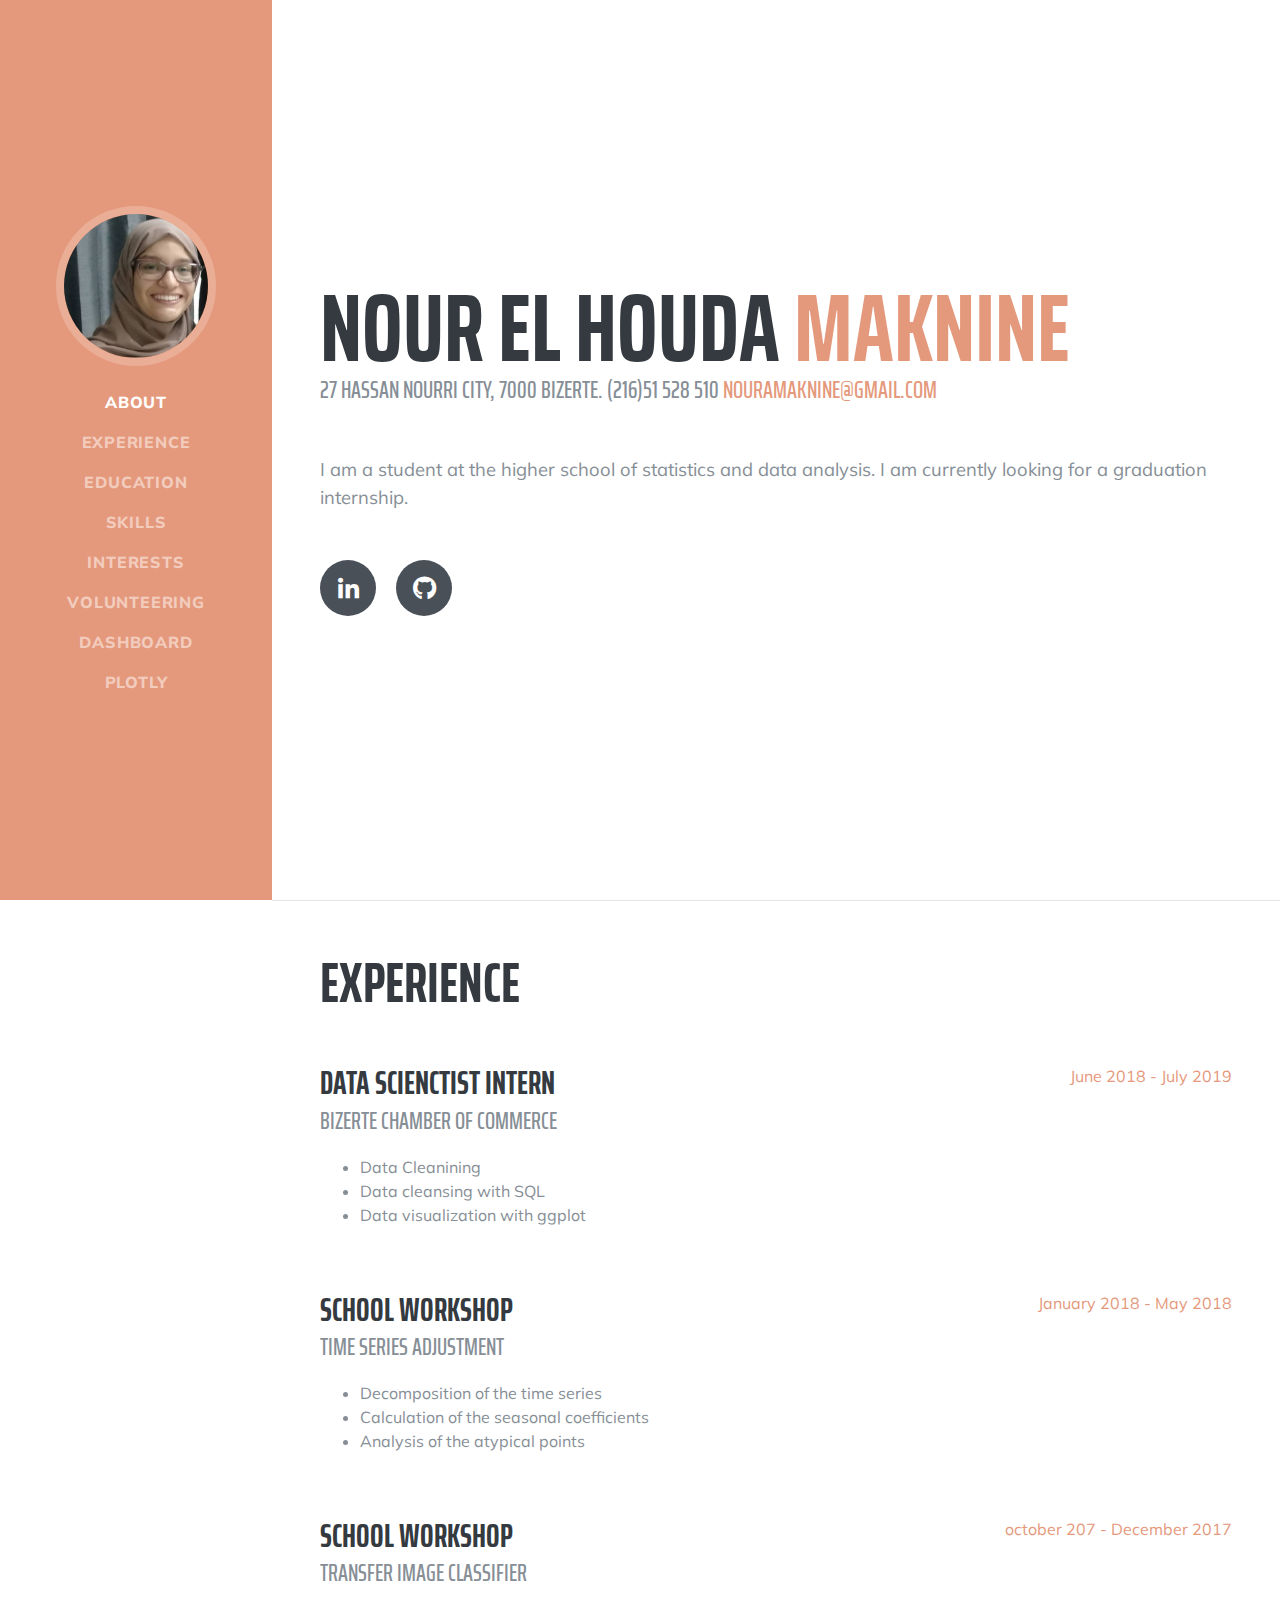
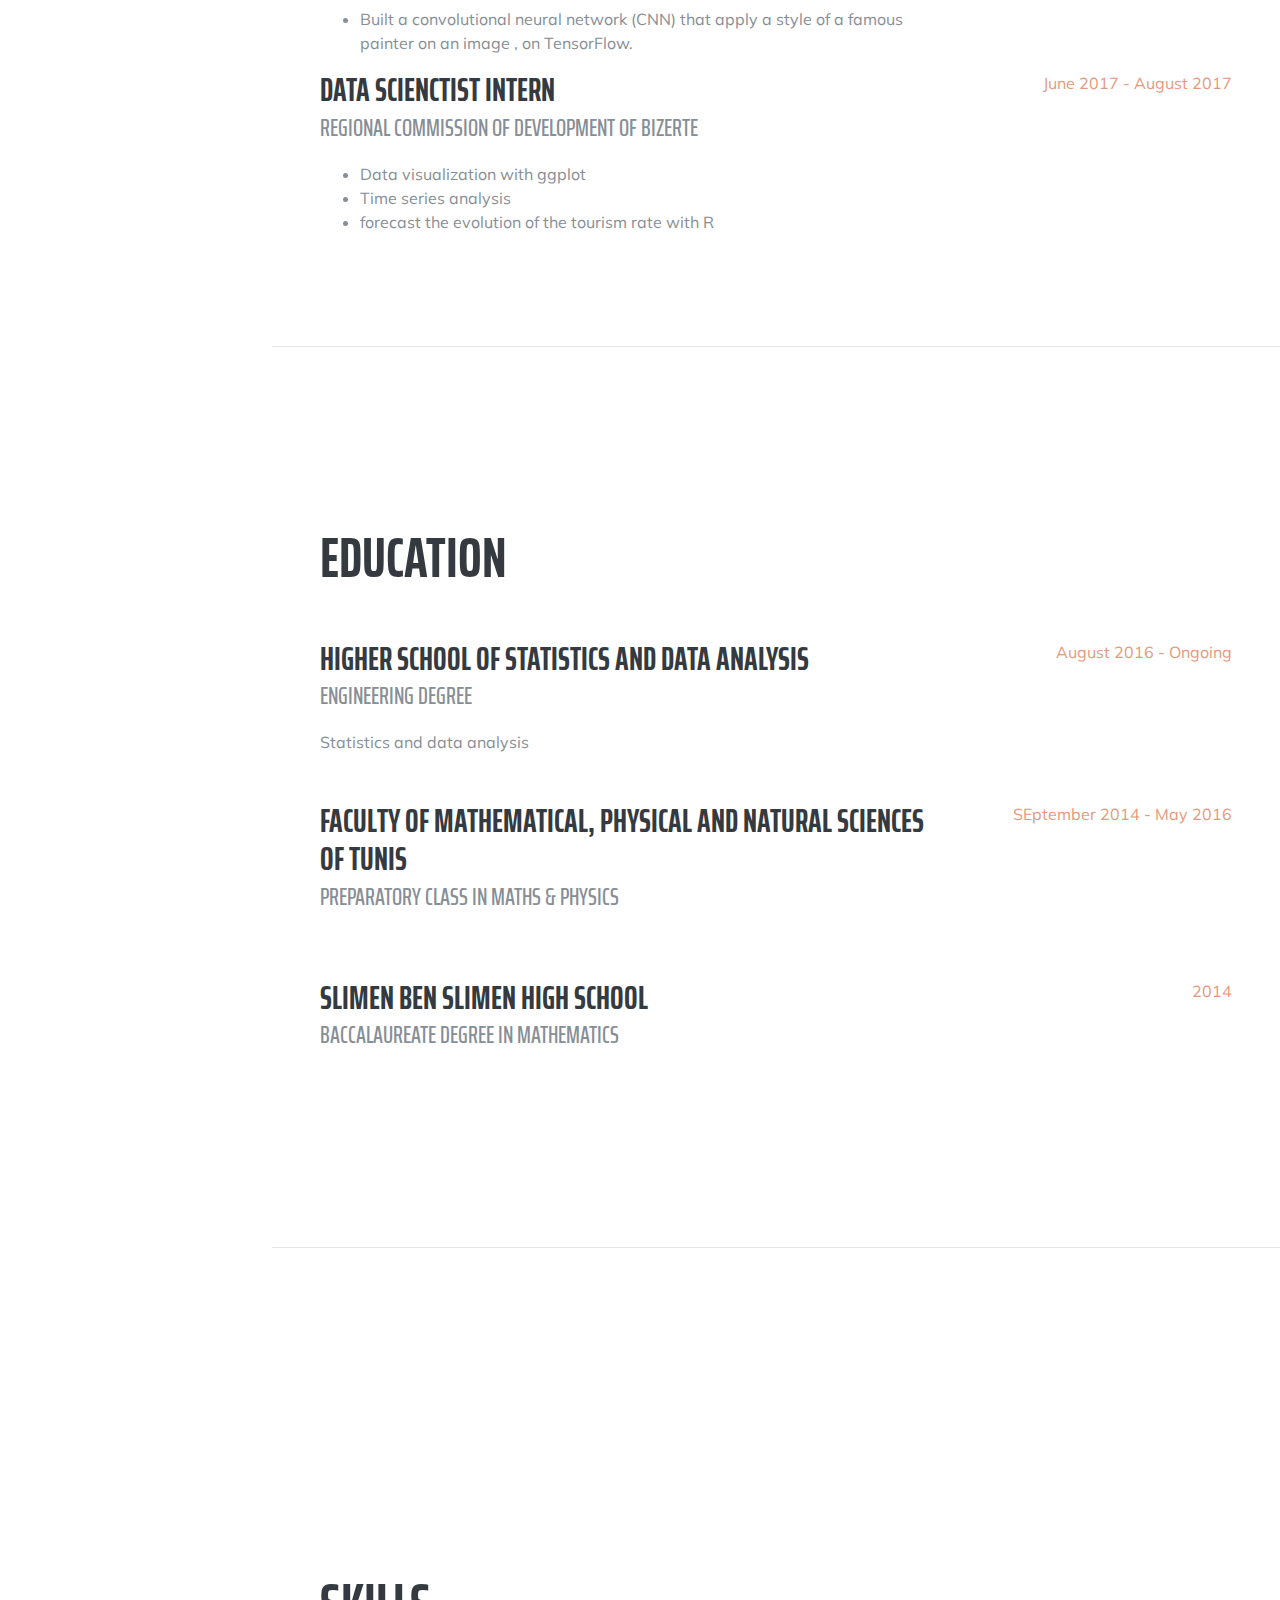
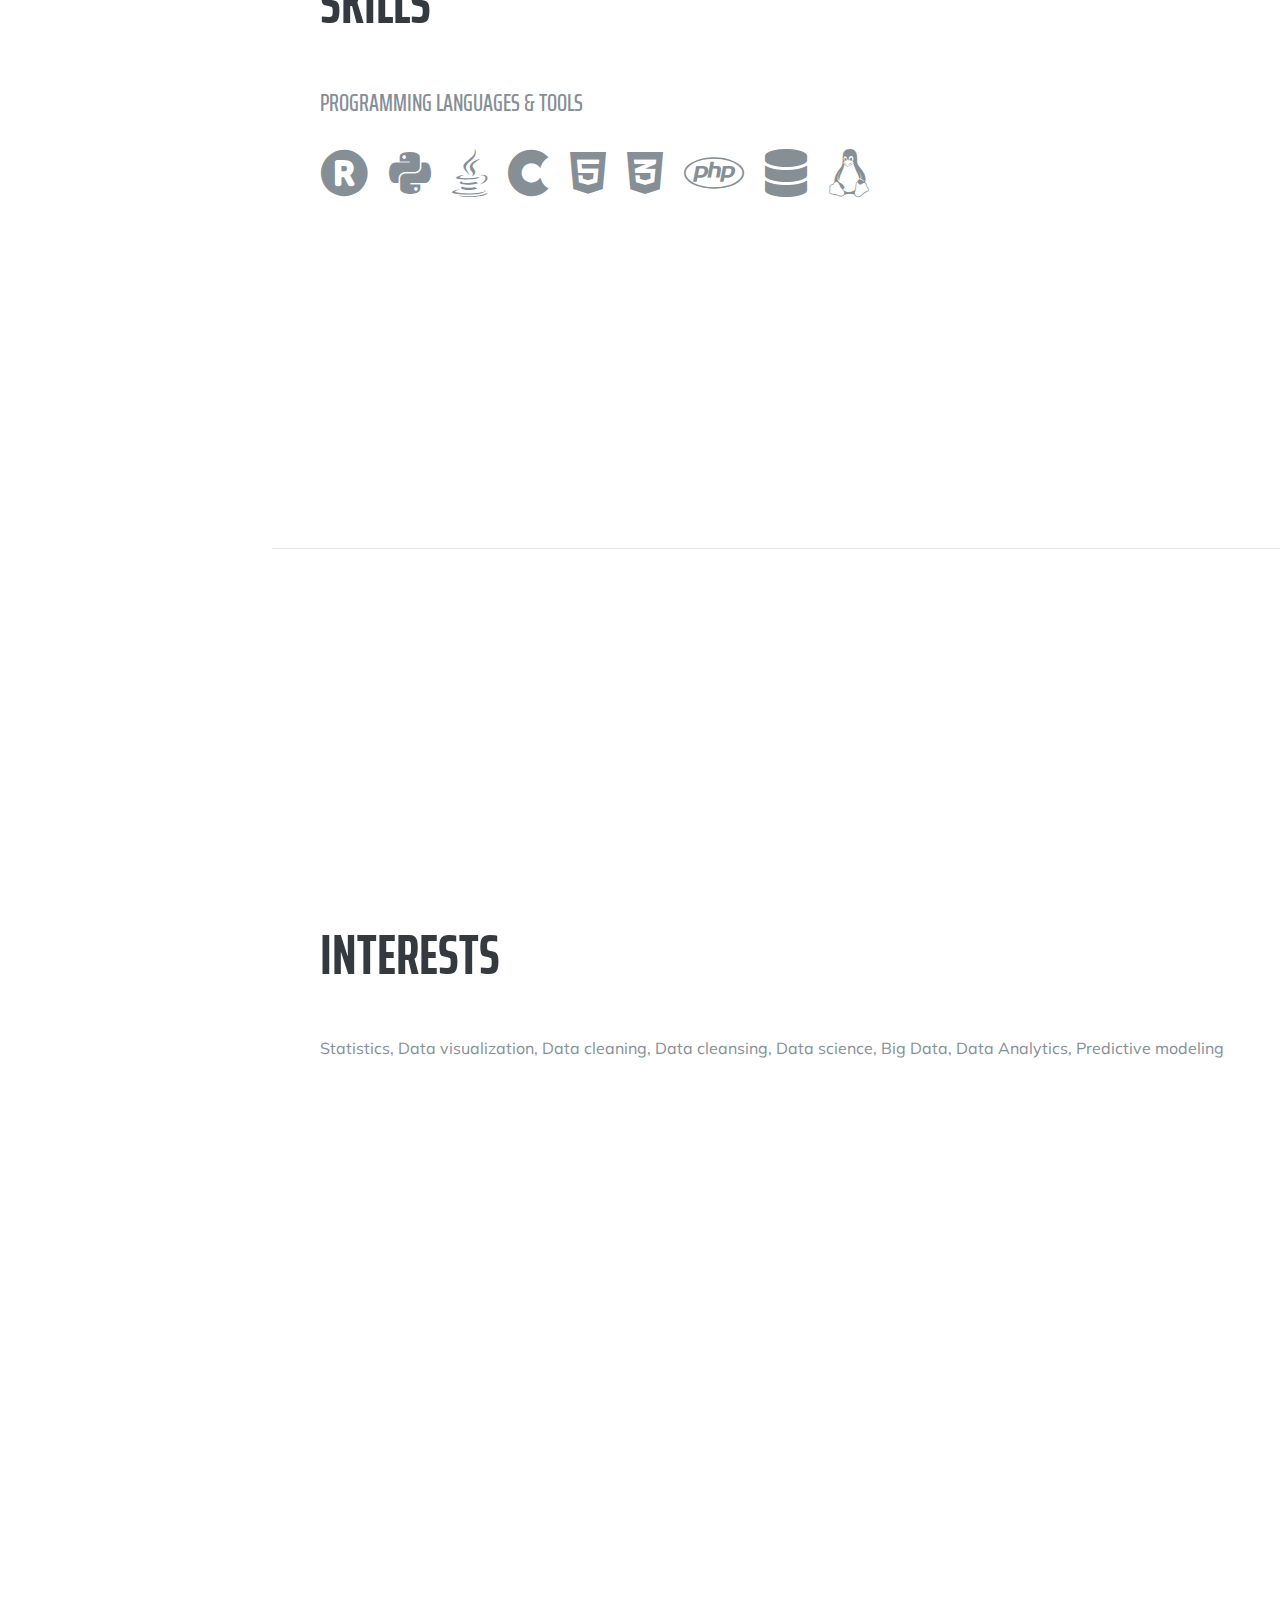
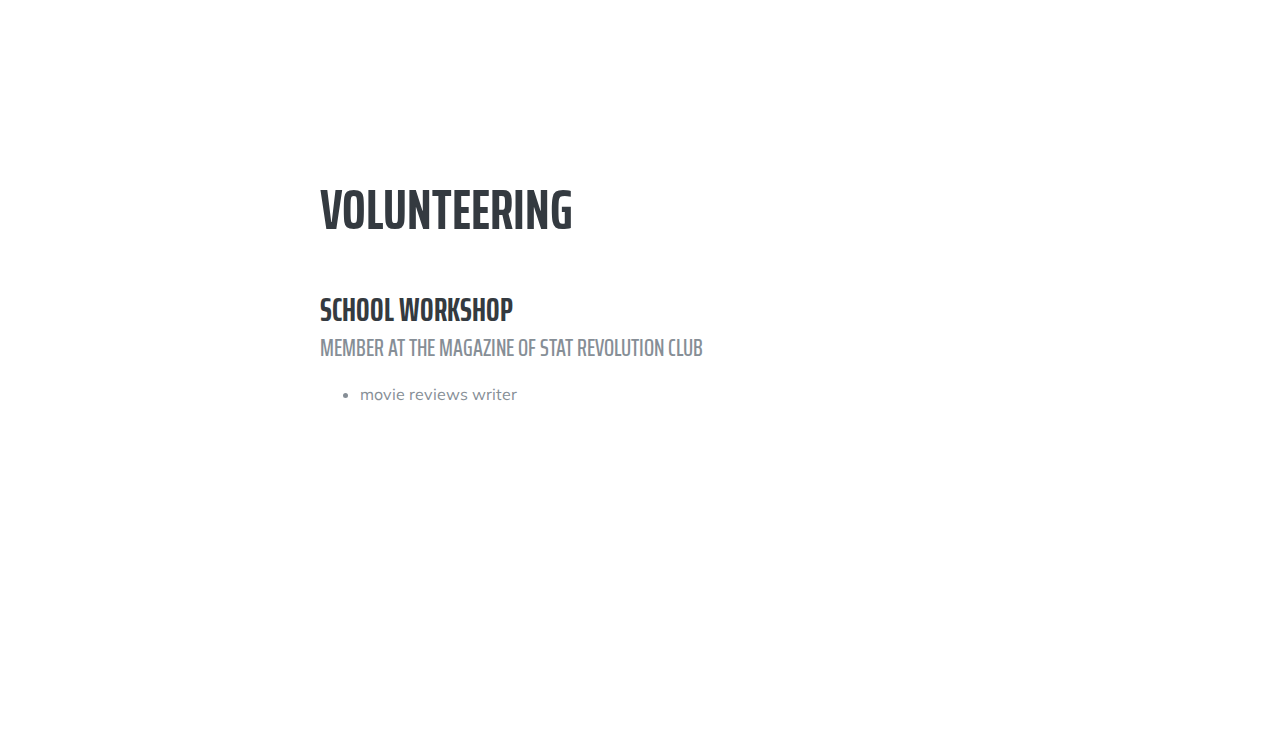
==== index.html @ 5f40f5ff "Update index.html" ====
<!DOCTYPE html>
<html lang="en">

  <head>

    <meta charset="utf-8">
    <meta name="viewport" content="width=device-width, initial-scale=1, shrink-to-fit=no">
    <meta name="description" content="">
    <meta name="author" content="">

    <title>Resume</title>

    <!-- Bootstrap core CSS -->
    <link href="vendor/bootstrap/css/bootstrap.min.css" rel="stylesheet">

    <!-- Custom fonts for this template -->
    <link href="https://fonts.googleapis.com/css?family=Saira+Extra+Condensed:500,700" rel="stylesheet">
    <link href="https://fonts.googleapis.com/css?family=Muli:400,400i,800,800i" rel="stylesheet">
    <link href="vendor/fontawesome-free/css/all.min.css" rel="stylesheet">

    <!-- Custom styles for this template -->
    <link href="css/resume.min.css" rel="stylesheet">

  </head>

  <body id="page-top">

    <nav class="navbar navbar-expand-lg navbar-dark bg-primary fixed-top" id="sideNav">
      <a class="navbar-brand js-scroll-trigger" href="#page-top">
        <span class="d-block d-lg-none">Nour EL Houda Maknine</span>
        <span class="d-none d-lg-block">
          <img class="img-fluid img-profile rounded-circle mx-auto mb-2" src="img/photoMe.jpg" alt="">
        </span>
      </a>
      <button class="navbar-toggler" type="button" data-toggle="collapse" data-target="#navbarSupportedContent" aria-controls="navbarSupportedContent" aria-expanded="false" aria-label="Toggle navigation">
        <span class="navbar-toggler-icon"></span>
      </button>
      <div class="collapse navbar-collapse" id="navbarSupportedContent">
        <ul class="navbar-nav">
          <li class="nav-item">
            <a class="nav-link js-scroll-trigger" href="#about">About</a>
          </li>
          <li class="nav-item">
            <a class="nav-link js-scroll-trigger" href="#experience">Experience</a>
          </li>
          <li class="nav-item">
            <a class="nav-link js-scroll-trigger" href="#education">Education</a>
          </li>
          <li class="nav-item">
            <a class="nav-link js-scroll-trigger" href="#skills">Skills</a>
          </li>
          <li class="nav-item">
            <a class="nav-link js-scroll-trigger" href="#interests">Interests</a>
          </li>
           <li class="nav-item">
            <a class="nav-link js-scroll-trigger" href="#volunteering">Volunteering</a>
          </li>
          <li class="nav-item">
            <a class="nav-link js-scroll-trigger" href="dash.html">Dashboard</a>
          </li>
          <li class="nav-item">
            <a class="nav-link js-scroll-trigger" href="VIsDash.html">plotly</a>
          </li>
        </ul>
      </div>
    </nav>

    <div class="container-fluid p-0">

      <section class="resume-section p-3 p-lg-5 d-flex d-column" id="about">
        <div class="my-auto">
          <h1 class="mb-0">Nour El Houda
            <span class="text-primary">Maknine</span>
          </h1>
          <div class="subheading mb-5">27 Hassan Nourri city, 7000 Bizerte.  (216)51 528 510
            <a href="mailto:nouramaknine@gmail.com">nouramaknine@gmail.com</a>
          </div>
          <p class="lead mb-5">I am a student at the higher school of statistics and data analysis.
          I am currently looking for a graduation internship.</p>
          <div class="social-icons">
            <a href="https://www.linkedin.com/in/nour-el-houda-mcnean-b2429612b/">
              <i class="fab fa-linkedin-in"></i>
            </a>
            <a href="https://github.com/nourmcnean">
              <i class="fab fa-github"></i>
            </a>
           
          </div>
        </div>
      </section>

      <hr class="m-0">

      <section class="resume-section p-3 p-lg-5 d-flex flex-column" id="experience">
        <div class="my-auto">
          <h2 class="mb-5">Experience</h2>

          <div class="resume-item d-flex flex-column flex-md-row mb-5">
            <div class="resume-content mr-auto">
              <h3 class="mb-0">Data scienctist intern</h3>
              <div class="subheading mb-3">Bizerte chamber of commerce</div>
              
                <ul>
                    <li>Data Cleanining </li>
                    <li>Data cleansing with SQL</li>
                    <li>Data visualization with ggplot</li>
                </ul>
              
            </div>
            <div class="resume-date text-md-right">
              <span class="text-primary">June 2018 - July 2019</span>
            </div>
          </div>

          

          <div class="resume-item d-flex flex-column flex-md-row mb-5">
            <div class="resume-content mr-auto">
              <h3 class="mb-0">School workshop</h3>
              <div class="subheading mb-3">Time series adjustment</div>
              <ul>
                    <li>Decomposition of the time series</li>
                    <li>Calculation of the seasonal coefficients  </li>
                     <li>Analysis of the atypical points</li>
                </ul>
            </div>
            <div class="resume-date text-md-right">
              <span class="text-primary">January 2018 - May 2018</span>
            </div>
          </div>

          <div class="resume-item d-flex flex-column flex-md-row">
            <div class="resume-content mr-auto">
              <h3 class="mb-0">School workshop</h3>
              <div class="subheading mb-3">Transfer image classifier</div>
              <ul>
                    <li>Built a convolutional neural network (CNN) that apply a style of a
famous painter on an image , on TensorFlow.</li>
                    
                </ul>
            </div>
            <div class="resume-date text-md-right">
              <span class="text-primary">october 207 - December 2017</span>
            </div>
          </div>

        </div>
        
        
<div class="resume-item d-flex flex-column flex-md-row mb-5">
            <div class="resume-content mr-auto">
              <h3 class="mb-0">Data scienctist intern</h3>
              <div class="subheading mb-3">Regional commission of development of Bizerte</div>
               <ul>
                    <li>Data visualization with ggplot</li>
                    <li>Time series analysis   </li>
                     <li>forecast the evolution of the tourism rate with R</li>
                </ul>
            </div>
            <div class="resume-date text-md-right">
              <span class="text-primary">June 2017 - August 2017</span>
            </div>
          </div>
      </section>

      <hr class="m-0">

      <section class="resume-section p-3 p-lg-5 d-flex flex-column" id="education">
        <div class="my-auto">
          <h2 class="mb-5">Education</h2>

          <div class="resume-item d-flex flex-column flex-md-row mb-5">
            <div class="resume-content mr-auto">
              <h3 class="mb-0">Higher School of Statistics and Data Analysis</h3>
              <div class="subheading mb-3">Engineering degree</div>
              <div>Statistics and data analysis</div>
            </div>
            <div class="resume-date text-md-right">
              <span class="text-primary">August 2016 - Ongoing</span>
            </div>
          </div>
          <div class="resume-item d-flex flex-column flex-md-row mb-5">
            <div class="resume-content mr-auto">
              <h3 class="mb-0">Faculty of Mathematical, Physical and Natural Sciences of Tunis</h3>
              <div class="subheading mb-3">Preparatory class in Maths & Physics</div>
            </div>
            <div class="resume-date text-md-right">
              <span class="text-primary">SEptember 2014 - May 2016</span>
            </div>
          </div>
          <div class="resume-item d-flex flex-column flex-md-row">
            <div class="resume-content mr-auto">
              <h3 class="mb-0">Slimen Ben Slimen High School</h3>
              <div class="subheading mb-3">Baccalaureate degree in mathematics</div>
            </div>
            <div class="resume-date text-md-right">
              <span class="text-primary">2014</span>
            </div>
          </div>

        </div>
        
      </section>

      <hr class="m-0">

      <section class="resume-section p-3 p-lg-5 d-flex flex-column" id="skills">
        <div class="my-auto">
          <h2 class="mb-5">Skills</h2>

          <div class="subheading mb-3">Programming Languages &amp; Tools</div>
             <ul class="list-inline dev-icons">
            <li class="list-inline-item">
              <i class="fas fa-registered"></i>
            </li>
            <li class="list-inline-item">
              <i class="fab fa-python"></i>
            </li>
            <li class="list-inline-item">
              <i class="fab fa-java"></i>
            </li>
            <li class="list-inline-item">
              <i class="fab fa-cuttlefish"></i>
            </li>
              <li class="list-inline-item">
              <i class="fab fa-html5"></i>
            </li>
            <li class="list-inline-item">
              <i class="fab fa-css3-alt"></i>
            </li>
           
            <li class="list-inline-item">
              <i class="fab fa-php"></i>
            </li>
            <li class="list-inline-item">
              <i class="fas fa-database"></i>
            </li>
            <li class="list-inline-item">   
            <i class="fab fa-linux"></i>
            </li>   
          </ul>

     
       </div>   
      </section>

      <hr class="m-0">

      <section class="resume-section p-3 p-lg-5 d-flex flex-column" id="interests">
        <div class="my-auto">
          <h2 class="mb-5">Interests</h2>
      <p>Statistics, Data visualization, Data cleaning, Data cleansing, 
        Data science, Big Data, Data Analytics, Predictive modeling</p>
        </div>
        
      </section>
       <section class="resume-section p-3 p-lg-5 d-flex flex-column" id="volunteering">
        <div class="my-auto">
          <h2 class="mb-5">Volunteering</h2>
     <div class="resume-item d-flex flex-column flex-md-row">
            <div class="resume-content mr-auto">
              <h3 class="mb-0">School workshop</h3>
              <div class="subheading mb-3">Member at the magazine of Stat Revolution club</div>
              <ul>
                    <li>movie reviews writer</li>
                    
                </ul>
            </div>
        </div> 
      </section>

     
  
    <!-- Bootstrap core JavaScript -->
    <script src="vendor/jquery/jquery.min.js"></script>
    <script src="vendor/bootstrap/js/bootstrap.bundle.min.js"></script>

    <!-- Plugin JavaScript -->
    <script src="vendor/jquery-easing/jquery.easing.min.js"></script>

    <!-- Custom scripts for this template -->
    <script src="js/resume.min.js"></script>
   </div>
  </body>

</html>
---- vendor/fontawesome-free/css/all.min.css ----
/*!
 * Font Awesome Free 5.3.1 by @fontawesome - https://fontawesome.com
 * License - https://fontawesome.com/license/free (Icons: CC BY 4.0, Fonts: SIL OFL 1.1, Code: MIT License)
 */
.fa,.fab,.fal,.far,.fas{-moz-osx-font-smoothing:grayscale;-webkit-font-smoothing:antialiased;display:inline-block;font-style:normal;font-variant:normal;text-rendering:auto;line-height:1}.fa-lg{font-size:1.33333em;line-height:.75em;vertical-align:-.0667em}.fa-xs{font-size:.75em}.fa-sm{font-size:.875em}.fa-1x{font-size:1em}.fa-2x{font-size:2em}.fa-3x{font-size:3em}.fa-4x{font-size:4em}.fa-5x{font-size:5em}.fa-6x{font-size:6em}.fa-7x{font-size:7em}.fa-8x{font-size:8em}.fa-9x{font-size:9em}.fa-10x{font-size:10em}.fa-fw{text-align:center;width:1.25em}.fa-ul{list-style-type:none;margin-left:2.5em;padding-left:0}.fa-ul>li{position:relative}.fa-li{left:-2em;position:absolute;text-align:center;width:2em;line-height:inherit}.fa-border{border:.08em solid #eee;border-radius:.1em;padding:.2em .25em .15em}.fa-pull-left{float:left}.fa-pull-right{float:right}.fa.fa-pull-left,.fab.fa-pull-left,.fal.fa-pull-left,.far.fa-pull-left,.fas.fa-pull-left{margin-right:.3em}.fa.fa-pull-right,.fab.fa-pull-right,.fal.fa-pull-right,.far.fa-pull-right,.fas.fa-pull-right{margin-left:.3em}.fa-spin{animation:fa-spin 2s infinite linear}.fa-pulse{animation:fa-spin 1s infinite steps(8)}@keyframes fa-spin{0%{transform:rotate(0deg)}to{transform:rotate(1turn)}}.fa-rotate-90{-ms-filter:"progid:DXImageTransform.Microsoft.BasicImage(rotation=1)";transform:rotate(90deg)}.fa-rotate-180{-ms-filter:"progid:DXImageTransform.Microsoft.BasicImage(rotation=2)";transform:rotate(180deg)}.fa-rotate-270{-ms-filter:"progid:DXImageTransform.Microsoft.BasicImage(rotation=3)";transform:rotate(270deg)}.fa-flip-horizontal{-ms-filter:"progid:DXImageTransform.Microsoft.BasicImage(rotation=0, mirror=1)";transform:scaleX(-1)}.fa-flip-vertical{transform:scaleY(-1)}.fa-flip-horizontal.fa-flip-vertical,.fa-flip-vertical{-ms-filter:"progid:DXImageTransform.Microsoft.BasicImage(rotation=2, mirror=1)"}.fa-flip-horizontal.fa-flip-vertical{transform:scale(-1)}:root .fa-flip-horizontal,:root .fa-flip-vertical,:root .fa-rotate-90,:root .fa-rotate-180,:root .fa-rotate-270{-webkit-filter:none;filter:none}.fa-stack{display:inline-block;height:2em;line-height:2em;position:relative;vertical-align:middle;width:2em}.fa-stack-1x,.fa-stack-2x{left:0;position:absolute;text-align:center;width:100%}.fa-stack-1x{line-height:inherit}.fa-stack-2x{font-size:2em}.fa-inverse{color:#fff}.fa-500px:before{content:"\f26e"}.fa-accessible-icon:before{content:"\f368"}.fa-accusoft:before{content:"\f369"}.fa-ad:before{content:"\f641"}.fa-address-book:before{content:"\f2b9"}.fa-address-card:before{content:"\f2bb"}.fa-adjust:before{content:"\f042"}.fa-adn:before{content:"\f170"}.fa-adversal:before{content:"\f36a"}.fa-affiliatetheme:before{content:"\f36b"}.fa-air-freshener:before{content:"\f5d0"}.fa-algolia:before{content:"\f36c"}.fa-align-center:before{content:"\f037"}.fa-align-justify:before{content:"\f039"}.fa-align-left:before{content:"\f036"}.fa-align-right:before{content:"\f038"}.fa-alipay:before{content:"\f642"}.fa-allergies:before{content:"\f461"}.fa-amazon:before{content:"\f270"}.fa-amazon-pay:before{content:"\f42c"}.fa-ambulance:before{content:"\f0f9"}.fa-american-sign-language-interpreting:before{content:"\f2a3"}.fa-amilia:before{content:"\f36d"}.fa-anchor:before{content:"\f13d"}.fa-android:before{content:"\f17b"}.fa-angellist:before{content:"\f209"}.fa-angle-double-down:before{content:"\f103"}.fa-angle-double-left:before{content:"\f100"}.fa-angle-double-right:before{content:"\f101"}.fa-angle-double-up:before{content:"\f102"}.fa-angle-down:before{content:"\f107"}.fa-angle-left:before{content:"\f104"}.fa-angle-right:before{content:"\f105"}.fa-angle-up:before{content:"\f106"}.fa-angry:before{content:"\f556"}.fa-angrycreative:before{content:"\f36e"}.fa-angular:before{content:"\f420"}.fa-ankh:before{content:"\f644"}.fa-app-store:before{content:"\f36f"}.fa-app-store-ios:before{content:"\f370"}.fa-apper:before{content:"\f371"}.fa-apple:before{content:"\f179"}.fa-apple-alt:before{content:"\f5d1"}.fa-apple-pay:before{content:"\f415"}.fa-archive:before{content:"\f187"}.fa-archway:before{content:"\f557"}.fa-arrow-alt-circle-down:before{content:"\f358"}.fa-arrow-alt-circle-left:before{content:"\f359"}.fa-arrow-alt-circle-right:before{content:"\f35a"}.fa-arrow-alt-circle-up:before{content:"\f35b"}.fa-arrow-circle-down:before{content:"\f0ab"}.fa-arrow-circle-left:before{content:"\f0a8"}.fa-arrow-circle-right:before{content:"\f0a9"}.fa-arrow-circle-up:before{content:"\f0aa"}.fa-arrow-down:before{content:"\f063"}.fa-arrow-left:before{content:"\f060"}.fa-arrow-right:before{content:"\f061"}.fa-arrow-up:before{content:"\f062"}.fa-arrows-alt:before{content:"\f0b2"}.fa-arrows-alt-h:before{content:"\f337"}.fa-arrows-alt-v:before{content:"\f338"}.fa-assistive-listening-systems:before{content:"\f2a2"}.fa-asterisk:before{content:"\f069"}.fa-asymmetrik:before{content:"\f372"}.fa-at:before{content:"\f1fa"}.fa-atlas:before{content:"\f558"}.fa-atom:before{content:"\f5d2"}.fa-audible:before{content:"\f373"}.fa-audio-description:before{content:"\f29e"}.fa-autoprefixer:before{content:"\f41c"}.fa-avianex:before{content:"\f374"}.fa-aviato:before{content:"\f421"}.fa-award:before{content:"\f559"}.fa-aws:before{content:"\f375"}.fa-backspace:before{content:"\f55a"}.fa-backward:before{content:"\f04a"}.fa-balance-scale:before{content:"\f24e"}.fa-ban:before{content:"\f05e"}.fa-band-aid:before{content:"\f462"}.fa-bandcamp:before{content:"\f2d5"}.fa-barcode:before{content:"\f02a"}.fa-bars:before{content:"\f0c9"}.fa-baseball-ball:before{content:"\f433"}.fa-basketball-ball:before{content:"\f434"}.fa-bath:before{content:"\f2cd"}.fa-battery-empty:before{content:"\f244"}.fa-battery-full:before{content:"\f240"}.fa-battery-half:before{content:"\f242"}.fa-battery-quarter:before{content:"\f243"}.fa-battery-three-quarters:before{content:"\f241"}.fa-bed:before{content:"\f236"}.fa-beer:before{content:"\f0fc"}.fa-behance:before{content:"\f1b4"}.fa-behance-square:before{content:"\f1b5"}.fa-bell:before{content:"\f0f3"}.fa-bell-slash:before{content:"\f1f6"}.fa-bezier-curve:before{content:"\f55b"}.fa-bible:before{content:"\f647"}.fa-bicycle:before{content:"\f206"}.fa-bimobject:before{content:"\f378"}.fa-binoculars:before{content:"\f1e5"}.fa-birthday-cake:before{content:"\f1fd"}.fa-bitbucket:before{content:"\f171"}.fa-bitcoin:before{content:"\f379"}.fa-bity:before{content:"\f37a"}.fa-black-tie:before{content:"\f27e"}.fa-blackberry:before{content:"\f37b"}.fa-blender:before{content:"\f517"}.fa-blind:before{content:"\f29d"}.fa-blogger:before{content:"\f37c"}.fa-blogger-b:before{content:"\f37d"}.fa-bluetooth:before{content:"\f293"}.fa-bluetooth-b:before{content:"\f294"}.fa-bold:before{content:"\f032"}.fa-bolt:before{content:"\f0e7"}.fa-bomb:before{content:"\f1e2"}.fa-bone:before{content:"\f5d7"}.fa-bong:before{content:"\f55c"}.fa-book:before{content:"\f02d"}.fa-book-open:before{content:"\f518"}.fa-book-reader:before{content:"\f5da"}.fa-bookmark:before{content:"\f02e"}.fa-bowling-ball:before{content:"\f436"}.fa-box:before{content:"\f466"}.fa-box-open:before{content:"\f49e"}.fa-boxes:before{content:"\f468"}.fa-braille:before{content:"\f2a1"}.fa-brain:before{content:"\f5dc"}.fa-briefcase:before{content:"\f0b1"}.fa-briefcase-medical:before{content:"\f469"}.fa-broadcast-tower:before{content:"\f519"}.fa-broom:before{content:"\f51a"}.fa-brush:before{content:"\f55d"}.fa-btc:before{content:"\f15a"}.fa-bug:before{content:"\f188"}.fa-building:before{content:"\f1ad"}.fa-bullhorn:before{content:"\f0a1"}.fa-bullseye:before{content:"\f140"}.fa-burn:before{content:"\f46a"}.fa-buromobelexperte:before{content:"\f37f"}.fa-bus:before{content:"\f207"}.fa-bus-alt:before{content:"\f55e"}.fa-business-time:before{content:"\f64a"}.fa-buysellads:before{content:"\f20d"}.fa-calculator:before{content:"\f1ec"}.fa-calendar:before{content:"\f133"}.fa-calendar-alt:before{content:"\f073"}.fa-calendar-check:before{content:"\f274"}.fa-calendar-minus:before{content:"\f272"}.fa-calendar-plus:before{content:"\f271"}.fa-calendar-times:before{content:"\f273"}.fa-camera:before{content:"\f030"}.fa-camera-retro:before{content:"\f083"}.fa-cannabis:before{content:"\f55f"}.fa-capsules:before{content:"\f46b"}.fa-car:before{content:"\f1b9"}.fa-car-alt:before{content:"\f5de"}.fa-car-battery:before{content:"\f5df"}.fa-car-crash:before{content:"\f5e1"}.fa-car-side:before{content:"\f5e4"}.fa-caret-down:before{content:"\f0d7"}.fa-caret-left:before{content:"\f0d9"}.fa-caret-right:before{content:"\f0da"}.fa-caret-square-down:before{content:"\f150"}.fa-caret-square-left:before{content:"\f191"}.fa-caret-square-right:before{content:"\f152"}.fa-caret-square-up:before{content:"\f151"}.fa-caret-up:before{content:"\f0d8"}.fa-cart-arrow-down:before{content:"\f218"}.fa-cart-plus:before{content:"\f217"}.fa-cc-amazon-pay:before{content:"\f42d"}.fa-cc-amex:before{content:"\f1f3"}.fa-cc-apple-pay:before{content:"\f416"}.fa-cc-diners-club:before{content:"\f24c"}.fa-cc-discover:before{content:"\f1f2"}.fa-cc-jcb:before{content:"\f24b"}.fa-cc-mastercard:before{content:"\f1f1"}.fa-cc-paypal:before{content:"\f1f4"}.fa-cc-stripe:before{content:"\f1f5"}.fa-cc-visa:before{content:"\f1f0"}.fa-centercode:before{content:"\f380"}.fa-certificate:before{content:"\f0a3"}.fa-chalkboard:before{content:"\f51b"}.fa-chalkboard-teacher:before{content:"\f51c"}.fa-charging-station:before{content:"\f5e7"}.fa-chart-area:before{content:"\f1fe"}.fa-chart-bar:before{content:"\f080"}.fa-chart-line:before{content:"\f201"}.fa-chart-pie:before{content:"\f200"}.fa-check:before{content:"\f00c"}.fa-check-circle:before{content:"\f058"}.fa-check-double:before{content:"\f560"}.fa-check-square:before{content:"\f14a"}.fa-chess:before{content:"\f439"}.fa-chess-bishop:before{content:"\f43a"}.fa-chess-board:before{content:"\f43c"}.fa-chess-king:before{content:"\f43f"}.fa-chess-knight:before{content:"\f441"}.fa-chess-pawn:before{content:"\f443"}.fa-chess-queen:before{content:"\f445"}.fa-chess-rook:before{content:"\f447"}.fa-chevron-circle-down:before{content:"\f13a"}.fa-chevron-circle-left:before{content:"\f137"}.fa-chevron-circle-right:before{content:"\f138"}.fa-chevron-circle-up:before{content:"\f139"}.fa-chevron-down:before{content:"\f078"}.fa-chevron-left:before{content:"\f053"}.fa-chevron-right:before{content:"\f054"}.fa-chevron-up:before{content:"\f077"}.fa-child:before{content:"\f1ae"}.fa-chrome:before{content:"\f268"}.fa-church:before{content:"\f51d"}.fa-circle:before{content:"\f111"}.fa-circle-notch:before{content:"\f1ce"}.fa-city:before{content:"\f64f"}.fa-clipboard:before{content:"\f328"}.fa-clipboard-check:before{content:"\f46c"}.fa-clipboard-list:before{content:"\f46d"}.fa-clock:before{content:"\f017"}.fa-clone:before{content:"\f24d"}.fa-closed-captioning:before{content:"\f20a"}.fa-cloud:before{content:"\f0c2"}.fa-cloud-download-alt:before{content:"\f381"}.fa-cloud-upload-alt:before{content:"\f382"}.fa-cloudscale:before{content:"\f383"}.fa-cloudsmith:before{content:"\f384"}.fa-cloudversify:before{content:"\f385"}.fa-cocktail:before{content:"\f561"}.fa-code:before{content:"\f121"}.fa-code-branch:before{content:"\f126"}.fa-codepen:before{content:"\f1cb"}.fa-codiepie:before{content:"\f284"}.fa-coffee:before{content:"\f0f4"}.fa-cog:before{content:"\f013"}.fa-cogs:before{content:"\f085"}.fa-coins:before{content:"\f51e"}.fa-columns:before{content:"\f0db"}.fa-comment:before{content:"\f075"}.fa-comment-alt:before{content:"\f27a"}.fa-comment-dollar:before{content:"\f651"}.fa-comment-dots:before{content:"\f4ad"}.fa-comment-slash:before{content:"\f4b3"}.fa-comments:before{content:"\f086"}.fa-comments-dollar:before{content:"\f653"}.fa-compact-disc:before{content:"\f51f"}.fa-compass:before{content:"\f14e"}.fa-compress:before{content:"\f066"}.fa-concierge-bell:before{content:"\f562"}.fa-connectdevelop:before{content:"\f20e"}.fa-contao:before{content:"\f26d"}.fa-cookie:before{content:"\f563"}.fa-cookie-bite:before{content:"\f564"}.fa-copy:before{content:"\f0c5"}.fa-copyright:before{content:"\f1f9"}.fa-couch:before{content:"\f4b8"}.fa-cpanel:before{content:"\f388"}.fa-creative-commons:before{content:"\f25e"}.fa-creative-commons-by:before{content:"\f4e7"}.fa-creative-commons-nc:before{content:"\f4e8"}.fa-creative-commons-nc-eu:before{content:"\f4e9"}.fa-creative-commons-nc-jp:before{content:"\f4ea"}.fa-creative-commons-nd:before{content:"\f4eb"}.fa-creative-commons-pd:before{content:"\f4ec"}.fa-creative-commons-pd-alt:before{content:"\f4ed"}.fa-creative-commons-remix:before{content:"\f4ee"}.fa-creative-commons-sa:before{content:"\f4ef"}.fa-creative-commons-sampling:before{content:"\f4f0"}.fa-creative-commons-sampling-plus:before{content:"\f4f1"}.fa-creative-commons-share:before{content:"\f4f2"}.fa-credit-card:before{content:"\f09d"}.fa-crop:before{content:"\f125"}.fa-crop-alt:before{content:"\f565"}.fa-cross:before{content:"\f654"}.fa-crosshairs:before{content:"\f05b"}.fa-crow:before{content:"\f520"}.fa-crown:before{content:"\f521"}.fa-css3:before{content:"\f13c"}.fa-css3-alt:before{content:"\f38b"}.fa-cube:before{content:"\f1b2"}.fa-cubes:before{content:"\f1b3"}.fa-cut:before{content:"\f0c4"}.fa-cuttlefish:before{content:"\f38c"}.fa-d-and-d:before{content:"\f38d"}.fa-dashcube:before{content:"\f210"}.fa-database:before{content:"\f1c0"}.fa-deaf:before{content:"\f2a4"}.fa-delicious:before{content:"\f1a5"}.fa-deploydog:before{content:"\f38e"}.fa-deskpro:before{content:"\f38f"}.fa-desktop:before{content:"\f108"}.fa-deviantart:before{content:"\f1bd"}.fa-dharmachakra:before{content:"\f655"}.fa-diagnoses:before{content:"\f470"}.fa-dice:before{content:"\f522"}.fa-dice-five:before{content:"\f523"}.fa-dice-four:before{content:"\f524"}.fa-dice-one:before{content:"\f525"}.fa-dice-six:before{content:"\f526"}.fa-dice-three:before{content:"\f527"}.fa-dice-two:before{content:"\f528"}.fa-digg:before{content:"\f1a6"}.fa-digital-ocean:before{content:"\f391"}.fa-digital-tachograph:before{content:"\f566"}.fa-directions:before{content:"\f5eb"}.fa-discord:before{content:"\f392"}.fa-discourse:before{content:"\f393"}.fa-divide:before{content:"\f529"}.fa-dizzy:before{content:"\f567"}.fa-dna:before{content:"\f471"}.fa-dochub:before{content:"\f394"}.fa-docker:before{content:"\f395"}.fa-dollar-sign:before{content:"\f155"}.fa-dolly:before{content:"\f472"}.fa-dolly-flatbed:before{content:"\f474"}.fa-donate:before{content:"\f4b9"}.fa-door-closed:before{content:"\f52a"}.fa-door-open:before{content:"\f52b"}.fa-dot-circle:before{content:"\f192"}.fa-dove:before{content:"\f4ba"}.fa-download:before{content:"\f019"}.fa-draft2digital:before{content:"\f396"}.fa-drafting-compass:before{content:"\f568"}.fa-draw-polygon:before{content:"\f5ee"}.fa-dribbble:before{content:"\f17d"}.fa-dribbble-square:before{content:"\f397"}.fa-dropbox:before{content:"\f16b"}.fa-drum:before{content:"\f569"}.fa-drum-steelpan:before{content:"\f56a"}.fa-drupal:before{content:"\f1a9"}.fa-dumbbell:before{content:"\f44b"}.fa-dyalog:before{content:"\f399"}.fa-earlybirds:before{content:"\f39a"}.fa-ebay:before{content:"\f4f4"}.fa-edge:before{content:"\f282"}.fa-edit:before{content:"\f044"}.fa-eject:before{content:"\f052"}.fa-elementor:before{content:"\f430"}.fa-ellipsis-h:before{content:"\f141"}.fa-ellipsis-v:before{content:"\f142"}.fa-ello:before{content:"\f5f1"}.fa-ember:before{content:"\f423"}.fa-empire:before{content:"\f1d1"}.fa-envelope:before{content:"\f0e0"}.fa-envelope-open:before{content:"\f2b6"}.fa-envelope-open-text:before{content:"\f658"}.fa-envelope-square:before{content:"\f199"}.fa-envira:before{content:"\f299"}.fa-equals:before{content:"\f52c"}.fa-eraser:before{content:"\f12d"}.fa-erlang:before{content:"\f39d"}.fa-ethereum:before{content:"\f42e"}.fa-etsy:before{content:"\f2d7"}.fa-euro-sign:before{content:"\f153"}.fa-exchange-alt:before{content:"\f362"}.fa-exclamation:before{content:"\f12a"}.fa-exclamation-circle:before{content:"\f06a"}.fa-exclamation-triangle:before{content:"\f071"}.fa-expand:before{content:"\f065"}.fa-expand-arrows-alt:before{content:"\f31e"}.fa-expeditedssl:before{content:"\f23e"}.fa-external-link-alt:before{content:"\f35d"}.fa-external-link-square-alt:before{content:"\f360"}.fa-eye:before{content:"\f06e"}.fa-eye-dropper:before{content:"\f1fb"}.fa-eye-slash:before{content:"\f070"}.fa-facebook:before{content:"\f09a"}.fa-facebook-f:before{content:"\f39e"}.fa-facebook-messenger:before{content:"\f39f"}.fa-facebook-square:before{content:"\f082"}.fa-fast-backward:before{content:"\f049"}.fa-fast-forward:before{content:"\f050"}.fa-fax:before{content:"\f1ac"}.fa-feather:before{content:"\f52d"}.fa-feather-alt:before{content:"\f56b"}.fa-female:before{content:"\f182"}.fa-fighter-jet:before{content:"\f0fb"}.fa-file:before{content:"\f15b"}.fa-file-alt:before{content:"\f15c"}.fa-file-archive:before{content:"\f1c6"}.fa-file-audio:before{content:"\f1c7"}.fa-file-code:before{content:"\f1c9"}.fa-file-contract:before{content:"\f56c"}.fa-file-download:before{content:"\f56d"}.fa-file-excel:before{content:"\f1c3"}.fa-file-export:before{content:"\f56e"}.fa-file-image:before{content:"\f1c5"}.fa-file-import:before{content:"\f56f"}.fa-file-invoice:before{content:"\f570"}.fa-file-invoice-dollar:before{content:"\f571"}.fa-file-medical:before{content:"\f477"}.fa-file-medical-alt:before{content:"\f478"}.fa-file-pdf:before{content:"\f1c1"}.fa-file-powerpoint:before{content:"\f1c4"}.fa-file-prescription:before{content:"\f572"}.fa-file-signature:before{content:"\f573"}.fa-file-upload:before{content:"\f574"}.fa-file-video:before{content:"\f1c8"}.fa-file-word:before{content:"\f1c2"}.fa-fill:before{content:"\f575"}.fa-fill-drip:before{content:"\f576"}.fa-film:before{content:"\f008"}.fa-filter:before{content:"\f0b0"}.fa-fingerprint:before{content:"\f577"}.fa-fire:before{content:"\f06d"}.fa-fire-extinguisher:before{content:"\f134"}.fa-firefox:before{content:"\f269"}.fa-first-aid:before{content:"\f479"}.fa-first-order:before{content:"\f2b0"}.fa-first-order-alt:before{content:"\f50a"}.fa-firstdraft:before{content:"\f3a1"}.fa-fish:before{content:"\f578"}.fa-flag:before{content:"\f024"}.fa-flag-checkered:before{content:"\f11e"}.fa-flask:before{content:"\f0c3"}.fa-flickr:before{content:"\f16e"}.fa-flipboard:before{content:"\f44d"}.fa-flushed:before{content:"\f579"}.fa-fly:before{content:"\f417"}.fa-folder:before{content:"\f07b"}.fa-folder-minus:before{content:"\f65d"}.fa-folder-open:before{content:"\f07c"}.fa-folder-plus:before{content:"\f65e"}.fa-font:before{content:"\f031"}.fa-font-awesome:before{content:"\f2b4"}.fa-font-awesome-alt:before{content:"\f35c"}.fa-font-awesome-flag:before{content:"\f425"}.fa-font-awesome-logo-full:before{content:"\f4e6"}.fa-fonticons:before{content:"\f280"}.fa-fonticons-fi:before{content:"\f3a2"}.fa-football-ball:before{content:"\f44e"}.fa-fort-awesome:before{content:"\f286"}.fa-fort-awesome-alt:before{content:"\f3a3"}.fa-forumbee:before{content:"\f211"}.fa-forward:before{content:"\f04e"}.fa-foursquare:before{content:"\f180"}.fa-free-code-camp:before{content:"\f2c5"}.fa-freebsd:before{content:"\f3a4"}.fa-frog:before{content:"\f52e"}.fa-frown:before{content:"\f119"}.fa-frown-open:before{content:"\f57a"}.fa-fulcrum:before{content:"\f50b"}.fa-funnel-dollar:before{content:"\f662"}.fa-futbol:before{content:"\f1e3"}.fa-galactic-republic:before{content:"\f50c"}.fa-galactic-senate:before{content:"\f50d"}.fa-gamepad:before{content:"\f11b"}.fa-gas-pump:before{content:"\f52f"}.fa-gavel:before{content:"\f0e3"}.fa-gem:before{content:"\f3a5"}.fa-genderless:before{content:"\f22d"}.fa-get-pocket:before{content:"\f265"}.fa-gg:before{content:"\f260"}.fa-gg-circle:before{content:"\f261"}.fa-gift:before{content:"\f06b"}.fa-git:before{content:"\f1d3"}.fa-git-square:before{content:"\f1d2"}.fa-github:before{content:"\f09b"}.fa-github-alt:before{content:"\f113"}.fa-github-square:before{content:"\f092"}.fa-gitkraken:before{content:"\f3a6"}.fa-gitlab:before{content:"\f296"}.fa-gitter:before{content:"\f426"}.fa-glass-martini:before{content:"\f000"}.fa-glass-martini-alt:before{content:"\f57b"}.fa-glasses:before{content:"\f530"}.fa-glide:before{content:"\f2a5"}.fa-glide-g:before{content:"\f2a6"}.fa-globe:before{content:"\f0ac"}.fa-globe-africa:before{content:"\f57c"}.fa-globe-americas:before{content:"\f57d"}.fa-globe-asia:before{content:"\f57e"}.fa-gofore:before{content:"\f3a7"}.fa-golf-ball:before{content:"\f450"}.fa-goodreads:before{content:"\f3a8"}.fa-goodreads-g:before{content:"\f3a9"}.fa-google:before{content:"\f1a0"}.fa-google-drive:before{content:"\f3aa"}.fa-google-play:before{content:"\f3ab"}.fa-google-plus:before{content:"\f2b3"}.fa-google-plus-g:before{content:"\f0d5"}.fa-google-plus-square:before{content:"\f0d4"}.fa-google-wallet:before{content:"\f1ee"}.fa-gopuram:before{content:"\f664"}.fa-graduation-cap:before{content:"\f19d"}.fa-gratipay:before{content:"\f184"}.fa-grav:before{content:"\f2d6"}.fa-greater-than:before{content:"\f531"}.fa-greater-than-equal:before{content:"\f532"}.fa-grimace:before{content:"\f57f"}.fa-grin:before{content:"\f580"}.fa-grin-alt:before{content:"\f581"}.fa-grin-beam:before{content:"\f582"}.fa-grin-beam-sweat:before{content:"\f583"}.fa-grin-hearts:before{content:"\f584"}.fa-grin-squint:before{content:"\f585"}.fa-grin-squint-tears:before{content:"\f586"}.fa-grin-stars:before{content:"\f587"}.fa-grin-tears:before{content:"\f588"}.fa-grin-tongue:before{content:"\f589"}.fa-grin-tongue-squint:before{content:"\f58a"}.fa-grin-tongue-wink:before{content:"\f58b"}.fa-grin-wink:before{content:"\f58c"}.fa-grip-horizontal:before{content:"\f58d"}.fa-grip-vertical:before{content:"\f58e"}.fa-gripfire:before{content:"\f3ac"}.fa-grunt:before{content:"\f3ad"}.fa-gulp:before{content:"\f3ae"}.fa-h-square:before{content:"\f0fd"}.fa-hacker-news:before{content:"\f1d4"}.fa-hacker-news-square:before{content:"\f3af"}.fa-hackerrank:before{content:"\f5f7"}.fa-hamsa:before{content:"\f665"}.fa-hand-holding:before{content:"\f4bd"}.fa-hand-holding-heart:before{content:"\f4be"}.fa-hand-holding-usd:before{content:"\f4c0"}.fa-hand-lizard:before{content:"\f258"}.fa-hand-paper:before{content:"\f256"}.fa-hand-peace:before{content:"\f25b"}.fa-hand-point-down:before{content:"\f0a7"}.fa-hand-point-left:before{content:"\f0a5"}.fa-hand-point-right:before{content:"\f0a4"}.fa-hand-point-up:before{content:"\f0a6"}.fa-hand-pointer:before{content:"\f25a"}.fa-hand-rock:before{content:"\f255"}.fa-hand-scissors:before{content:"\f257"}.fa-hand-spock:before{content:"\f259"}.fa-hands:before{content:"\f4c2"}.fa-hands-helping:before{content:"\f4c4"}.fa-handshake:before{content:"\f2b5"}.fa-hashtag:before{content:"\f292"}.fa-haykal:before{content:"\f666"}.fa-hdd:before{content:"\f0a0"}.fa-heading:before{content:"\f1dc"}.fa-headphones:before{content:"\f025"}.fa-headphones-alt:before{content:"\f58f"}.fa-headset:before{content:"\f590"}.fa-heart:before{content:"\f004"}.fa-heartbeat:before{content:"\f21e"}.fa-helicopter:before{content:"\f533"}.fa-highlighter:before{content:"\f591"}.fa-hips:before{content:"\f452"}.fa-hire-a-helper:before{content:"\f3b0"}.fa-history:before{content:"\f1da"}.fa-hockey-puck:before{content:"\f453"}.fa-home:before{content:"\f015"}.fa-hooli:before{content:"\f427"}.fa-hornbill:before{content:"\f592"}.fa-hospital:before{content:"\f0f8"}.fa-hospital-alt:before{content:"\f47d"}.fa-hospital-symbol:before{content:"\f47e"}.fa-hot-tub:before{content:"\f593"}.fa-hotel:before{content:"\f594"}.fa-hotjar:before{content:"\f3b1"}.fa-hourglass:before{content:"\f254"}.fa-hourglass-end:before{content:"\f253"}.fa-hourglass-half:before{content:"\f252"}.fa-hourglass-start:before{content:"\f251"}.fa-houzz:before{content:"\f27c"}.fa-html5:before{content:"\f13b"}.fa-hubspot:before{content:"\f3b2"}.fa-i-cursor:before{content:"\f246"}.fa-id-badge:before{content:"\f2c1"}.fa-id-card:before{content:"\f2c2"}.fa-id-card-alt:before{content:"\f47f"}.fa-image:before{content:"\f03e"}.fa-images:before{content:"\f302"}.fa-imdb:before{content:"\f2d8"}.fa-inbox:before{content:"\f01c"}.fa-indent:before{content:"\f03c"}.fa-industry:before{content:"\f275"}.fa-infinity:before{content:"\f534"}.fa-info:before{content:"\f129"}.fa-info-circle:before{content:"\f05a"}.fa-instagram:before{content:"\f16d"}.fa-internet-explorer:before{content:"\f26b"}.fa-ioxhost:before{content:"\f208"}.fa-italic:before{content:"\f033"}.fa-itunes:before{content:"\f3b4"}.fa-itunes-note:before{content:"\f3b5"}.fa-java:before{content:"\f4e4"}.fa-jedi:before{content:"\f669"}.fa-jedi-order:before{content:"\f50e"}.fa-jenkins:before{content:"\f3b6"}.fa-joget:before{content:"\f3b7"}.fa-joint:before{content:"\f595"}.fa-joomla:before{content:"\f1aa"}.fa-journal-whills:before{content:"\f66a"}.fa-js:before{content:"\f3b8"}.fa-js-square:before{content:"\f3b9"}.fa-jsfiddle:before{content:"\f1cc"}.fa-kaaba:before{content:"\f66b"}.fa-kaggle:before{content:"\f5fa"}.fa-key:before{content:"\f084"}.fa-keybase:before{content:"\f4f5"}.fa-keyboard:before{content:"\f11c"}.fa-keycdn:before{content:"\f3ba"}.fa-khanda:before{content:"\f66d"}.fa-kickstarter:before{content:"\f3bb"}.fa-kickstarter-k:before{content:"\f3bc"}.fa-kiss:before{content:"\f596"}.fa-kiss-beam:before{content:"\f597"}.fa-kiss-wink-heart:before{content:"\f598"}.fa-kiwi-bird:before{content:"\f535"}.fa-korvue:before{content:"\f42f"}.fa-landmark:before{content:"\f66f"}.fa-language:before{content:"\f1ab"}.fa-laptop:before{content:"\f109"}.fa-laptop-code:before{content:"\f5fc"}.fa-laravel:before{content:"\f3bd"}.fa-lastfm:before{content:"\f202"}.fa-lastfm-square:before{content:"\f203"}.fa-laugh:before{content:"\f599"}.fa-laugh-beam:before{content:"\f59a"}.fa-laugh-squint:before{content:"\f59b"}.fa-laugh-wink:before{content:"\f59c"}.fa-layer-group:before{content:"\f5fd"}.fa-leaf:before{content:"\f06c"}.fa-leanpub:before{content:"\f212"}.fa-lemon:before{content:"\f094"}.fa-less:before{content:"\f41d"}.fa-less-than:before{content:"\f536"}.fa-less-than-equal:before{content:"\f537"}.fa-level-down-alt:before{content:"\f3be"}.fa-level-up-alt:before{content:"\f3bf"}.fa-life-ring:before{content:"\f1cd"}.fa-lightbulb:before{content:"\f0eb"}.fa-line:before{content:"\f3c0"}.fa-link:before{content:"\f0c1"}.fa-linkedin:before{content:"\f08c"}.fa-linkedin-in:before{content:"\f0e1"}.fa-linode:before{content:"\f2b8"}.fa-linux:before{content:"\f17c"}.fa-lira-sign:before{content:"\f195"}.fa-list:before{content:"\f03a"}.fa-list-alt:before{content:"\f022"}.fa-list-ol:before{content:"\f0cb"}.fa-list-ul:before{content:"\f0ca"}.fa-location-arrow:before{content:"\f124"}.fa-lock:before{content:"\f023"}.fa-lock-open:before{content:"\f3c1"}.fa-long-arrow-alt-down:before{content:"\f309"}.fa-long-arrow-alt-left:before{content:"\f30a"}.fa-long-arrow-alt-right:before{content:"\f30b"}.fa-long-arrow-alt-up:before{content:"\f30c"}.fa-low-vision:before{content:"\f2a8"}.fa-luggage-cart:before{content:"\f59d"}.fa-lyft:before{content:"\f3c3"}.fa-magento:before{content:"\f3c4"}.fa-magic:before{content:"\f0d0"}.fa-magnet:before{content:"\f076"}.fa-mail-bulk:before{content:"\f674"}.fa-mailchimp:before{content:"\f59e"}.fa-male:before{content:"\f183"}.fa-mandalorian:before{content:"\f50f"}.fa-map:before{content:"\f279"}.fa-map-marked:before{content:"\f59f"}.fa-map-marked-alt:before{content:"\f5a0"}.fa-map-marker:before{content:"\f041"}.fa-map-marker-alt:before{content:"\f3c5"}.fa-map-pin:before{content:"\f276"}.fa-map-signs:before{content:"\f277"}.fa-markdown:before{content:"\f60f"}.fa-marker:before{content:"\f5a1"}.fa-mars:before{content:"\f222"}.fa-mars-double:before{content:"\f227"}.fa-mars-stroke:before{content:"\f229"}.fa-mars-stroke-h:before{content:"\f22b"}.fa-mars-stroke-v:before{content:"\f22a"}.fa-mastodon:before{content:"\f4f6"}.fa-maxcdn:before{content:"\f136"}.fa-medal:before{content:"\f5a2"}.fa-medapps:before{content:"\f3c6"}.fa-medium:before{content:"\f23a"}.fa-medium-m:before{content:"\f3c7"}.fa-medkit:before{content:"\f0fa"}.fa-medrt:before{content:"\f3c8"}.fa-meetup:before{content:"\f2e0"}.fa-megaport:before{content:"\f5a3"}.fa-meh:before{content:"\f11a"}.fa-meh-blank:before{content:"\f5a4"}.fa-meh-rolling-eyes:before{content:"\f5a5"}.fa-memory:before{content:"\f538"}.fa-menorah:before{content:"\f676"}.fa-mercury:before{content:"\f223"}.fa-microchip:before{content:"\f2db"}.fa-microphone:before{content:"\f130"}.fa-microphone-alt:before{content:"\f3c9"}.fa-microphone-alt-slash:before{content:"\f539"}.fa-microphone-slash:before{content:"\f131"}.fa-microscope:before{content:"\f610"}.fa-microsoft:before{content:"\f3ca"}.fa-minus:before{content:"\f068"}.fa-minus-circle:before{content:"\f056"}.fa-minus-square:before{content:"\f146"}.fa-mix:before{content:"\f3cb"}.fa-mixcloud:before{content:"\f289"}.fa-mizuni:before{content:"\f3cc"}.fa-mobile:before{content:"\f10b"}.fa-mobile-alt:before{content:"\f3cd"}.fa-modx:before{content:"\f285"}.fa-monero:before{content:"\f3d0"}.fa-money-bill:before{content:"\f0d6"}.fa-money-bill-alt:before{content:"\f3d1"}.fa-money-bill-wave:before{content:"\f53a"}.fa-money-bill-wave-alt:before{content:"\f53b"}.fa-money-check:before{content:"\f53c"}.fa-money-check-alt:before{content:"\f53d"}.fa-monument:before{content:"\f5a6"}.fa-moon:before{content:"\f186"}.fa-mortar-pestle:before{content:"\f5a7"}.fa-mosque:before{content:"\f678"}.fa-motorcycle:before{content:"\f21c"}.fa-mouse-pointer:before{content:"\f245"}.fa-music:before{content:"\f001"}.fa-napster:before{content:"\f3d2"}.fa-neos:before{content:"\f612"}.fa-neuter:before{content:"\f22c"}.fa-newspaper:before{content:"\f1ea"}.fa-nimblr:before{content:"\f5a8"}.fa-nintendo-switch:before{content:"\f418"}.fa-node:before{content:"\f419"}.fa-node-js:before{content:"\f3d3"}.fa-not-equal:before{content:"\f53e"}.fa-notes-medical:before{content:"\f481"}.fa-npm:before{content:"\f3d4"}.fa-ns8:before{content:"\f3d5"}.fa-nutritionix:before{content:"\f3d6"}.fa-object-group:before{content:"\f247"}.fa-object-ungroup:before{content:"\f248"}.fa-odnoklassniki:before{content:"\f263"}.fa-odnoklassniki-square:before{content:"\f264"}.fa-oil-can:before{content:"\f613"}.fa-old-republic:before{content:"\f510"}.fa-om:before{content:"\f679"}.fa-opencart:before{content:"\f23d"}.fa-openid:before{content:"\f19b"}.fa-opera:before{content:"\f26a"}.fa-optin-monster:before{content:"\f23c"}.fa-osi:before{content:"\f41a"}.fa-outdent:before{content:"\f03b"}.fa-page4:before{content:"\f3d7"}.fa-pagelines:before{content:"\f18c"}.fa-paint-brush:before{content:"\f1fc"}.fa-paint-roller:before{content:"\f5aa"}.fa-palette:before{content:"\f53f"}.fa-palfed:before{content:"\f3d8"}.fa-pallet:before{content:"\f482"}.fa-paper-plane:before{content:"\f1d8"}.fa-paperclip:before{content:"\f0c6"}.fa-parachute-box:before{content:"\f4cd"}.fa-paragraph:before{content:"\f1dd"}.fa-parking:before{content:"\f540"}.fa-passport:before{content:"\f5ab"}.fa-pastafarianism:before{content:"\f67b"}.fa-paste:before{content:"\f0ea"}.fa-patreon:before{content:"\f3d9"}.fa-pause:before{content:"\f04c"}.fa-pause-circle:before{content:"\f28b"}.fa-paw:before{content:"\f1b0"}.fa-paypal:before{content:"\f1ed"}.fa-peace:before{content:"\f67c"}.fa-pen:before{content:"\f304"}.fa-pen-alt:before{content:"\f305"}.fa-pen-fancy:before{content:"\f5ac"}.fa-pen-nib:before{content:"\f5ad"}.fa-pen-square:before{content:"\f14b"}.fa-pencil-alt:before{content:"\f303"}.fa-pencil-ruler:before{content:"\f5ae"}.fa-people-carry:before{content:"\f4ce"}.fa-percent:before{content:"\f295"}.fa-percentage:before{content:"\f541"}.fa-periscope:before{content:"\f3da"}.fa-phabricator:before{content:"\f3db"}.fa-phoenix-framework:before{content:"\f3dc"}.fa-phoenix-squadron:before{content:"\f511"}.fa-phone:before{content:"\f095"}.fa-phone-slash:before{content:"\f3dd"}.fa-phone-square:before{content:"\f098"}.fa-phone-volume:before{content:"\f2a0"}.fa-php:before{content:"\f457"}.fa-pied-piper:before{content:"\f2ae"}.fa-pied-piper-alt:before{content:"\f1a8"}.fa-pied-piper-hat:before{content:"\f4e5"}.fa-pied-piper-pp:before{content:"\f1a7"}.fa-piggy-bank:before{content:"\f4d3"}.fa-pills:before{content:"\f484"}.fa-pinterest:before{content:"\f0d2"}.fa-pinterest-p:before{content:"\f231"}.fa-pinterest-square:before{content:"\f0d3"}.fa-place-of-worship:before{content:"\f67f"}.fa-plane:before{content:"\f072"}.fa-plane-arrival:before{content:"\f5af"}.fa-plane-departure:before{content:"\f5b0"}.fa-play:before{content:"\f04b"}.fa-play-circle:before{content:"\f144"}.fa-playstation:before{content:"\f3df"}.fa-plug:before{content:"\f1e6"}.fa-plus:before{content:"\f067"}.fa-plus-circle:before{content:"\f055"}.fa-plus-square:before{content:"\f0fe"}.fa-podcast:before{content:"\f2ce"}.fa-poll:before{content:"\f681"}.fa-poll-h:before{content:"\f682"}.fa-poo:before{content:"\f2fe"}.fa-poop:before{content:"\f619"}.fa-portrait:before{content:"\f3e0"}.fa-pound-sign:before{content:"\f154"}.fa-power-off:before{content:"\f011"}.fa-pray:before{content:"\f683"}.fa-praying-hands:before{content:"\f684"}.fa-prescription:before{content:"\f5b1"}.fa-prescription-bottle:before{content:"\f485"}.fa-prescription-bottle-alt:before{content:"\f486"}.fa-print:before{content:"\f02f"}.fa-procedures:before{content:"\f487"}.fa-product-hunt:before{content:"\f288"}.fa-project-diagram:before{content:"\f542"}.fa-pushed:before{content:"\f3e1"}.fa-puzzle-piece:before{content:"\f12e"}.fa-python:before{content:"\f3e2"}.fa-qq:before{content:"\f1d6"}.fa-qrcode:before{content:"\f029"}.fa-question:before{content:"\f128"}.fa-question-circle:before{content:"\f059"}.fa-quidditch:before{content:"\f458"}.fa-quinscape:before{content:"\f459"}.fa-quora:before{content:"\f2c4"}.fa-quote-left:before{content:"\f10d"}.fa-quote-right:before{content:"\f10e"}.fa-quran:before{content:"\f687"}.fa-r-project:before{content:"\f4f7"}.fa-random:before{content:"\f074"}.fa-ravelry:before{content:"\f2d9"}.fa-react:before{content:"\f41b"}.fa-readme:before{content:"\f4d5"}.fa-rebel:before{content:"\f1d0"}.fa-receipt:before{content:"\f543"}.fa-recycle:before{content:"\f1b8"}.fa-red-river:before{content:"\f3e3"}.fa-reddit:before{content:"\f1a1"}.fa-reddit-alien:before{content:"\f281"}.fa-reddit-square:before{content:"\f1a2"}.fa-redo:before{content:"\f01e"}.fa-redo-alt:before{content:"\f2f9"}.fa-registered:before{content:"\f25d"}.fa-rendact:before{content:"\f3e4"}.fa-renren:before{content:"\f18b"}.fa-reply:before{content:"\f3e5"}.fa-reply-all:before{content:"\f122"}.fa-replyd:before{content:"\f3e6"}.fa-researchgate:before{content:"\f4f8"}.fa-resolving:before{content:"\f3e7"}.fa-retweet:before{content:"\f079"}.fa-rev:before{content:"\f5b2"}.fa-ribbon:before{content:"\f4d6"}.fa-road:before{content:"\f018"}.fa-robot:before{content:"\f544"}.fa-rocket:before{content:"\f135"}.fa-rocketchat:before{content:"\f3e8"}.fa-rockrms:before{content:"\f3e9"}.fa-route:before{content:"\f4d7"}.fa-rss:before{content:"\f09e"}.fa-rss-square:before{content:"\f143"}.fa-ruble-sign:before{content:"\f158"}.fa-ruler:before{content:"\f545"}.fa-ruler-combined:before{content:"\f546"}.fa-ruler-horizontal:before{content:"\f547"}.fa-ruler-vertical:before{content:"\f548"}.fa-rupee-sign:before{content:"\f156"}.fa-sad-cry:before{content:"\f5b3"}.fa-sad-tear:before{content:"\f5b4"}.fa-safari:before{content:"\f267"}.fa-sass:before{content:"\f41e"}.fa-save:before{content:"\f0c7"}.fa-schlix:before{content:"\f3ea"}.fa-school:before{content:"\f549"}.fa-screwdriver:before{content:"\f54a"}.fa-scribd:before{content:"\f28a"}.fa-search:before{content:"\f002"}.fa-search-dollar:before{content:"\f688"}.fa-search-location:before{content:"\f689"}.fa-search-minus:before{content:"\f010"}.fa-search-plus:before{content:"\f00e"}.fa-searchengin:before{content:"\f3eb"}.fa-seedling:before{content:"\f4d8"}.fa-sellcast:before{content:"\f2da"}.fa-sellsy:before{content:"\f213"}.fa-server:before{content:"\f233"}.fa-servicestack:before{content:"\f3ec"}.fa-shapes:before{content:"\f61f"}.fa-share:before{content:"\f064"}.fa-share-alt:before{content:"\f1e0"}.fa-share-alt-square:before{content:"\f1e1"}.fa-share-square:before{content:"\f14d"}.fa-shekel-sign:before{content:"\f20b"}.fa-shield-alt:before{content:"\f3ed"}.fa-ship:before{content:"\f21a"}.fa-shipping-fast:before{content:"\f48b"}.fa-shirtsinbulk:before{content:"\f214"}.fa-shoe-prints:before{content:"\f54b"}.fa-shopping-bag:before{content:"\f290"}.fa-shopping-basket:before{content:"\f291"}.fa-shopping-cart:before{content:"\f07a"}.fa-shopware:before{content:"\f5b5"}.fa-shower:before{content:"\f2cc"}.fa-shuttle-van:before{content:"\f5b6"}.fa-sign:before{content:"\f4d9"}.fa-sign-in-alt:before{content:"\f2f6"}.fa-sign-language:before{content:"\f2a7"}.fa-sign-out-alt:before{content:"\f2f5"}.fa-signal:before{content:"\f012"}.fa-signature:before{content:"\f5b7"}.fa-simplybuilt:before{content:"\f215"}.fa-sistrix:before{content:"\f3ee"}.fa-sitemap:before{content:"\f0e8"}.fa-sith:before{content:"\f512"}.fa-skull:before{content:"\f54c"}.fa-skyatlas:before{content:"\f216"}.fa-skype:before{content:"\f17e"}.fa-slack:before{content:"\f198"}.fa-slack-hash:before{content:"\f3ef"}.fa-sliders-h:before{content:"\f1de"}.fa-slideshare:before{content:"\f1e7"}.fa-smile:before{content:"\f118"}.fa-smile-beam:before{content:"\f5b8"}.fa-smile-wink:before{content:"\f4da"}.fa-smoking:before{content:"\f48d"}.fa-smoking-ban:before{content:"\f54d"}.fa-snapchat:before{content:"\f2ab"}.fa-snapchat-ghost:before{content:"\f2ac"}.fa-snapchat-square:before{content:"\f2ad"}.fa-snowflake:before{content:"\f2dc"}.fa-socks:before{content:"\f696"}.fa-solar-panel:before{content:"\f5ba"}.fa-sort:before{content:"\f0dc"}.fa-sort-alpha-down:before{content:"\f15d"}.fa-sort-alpha-up:before{content:"\f15e"}.fa-sort-amount-down:before{content:"\f160"}.fa-sort-amount-up:before{content:"\f161"}.fa-sort-down:before{content:"\f0dd"}.fa-sort-numeric-down:before{content:"\f162"}.fa-sort-numeric-up:before{content:"\f163"}.fa-sort-up:before{content:"\f0de"}.fa-soundcloud:before{content:"\f1be"}.fa-spa:before{content:"\f5bb"}.fa-space-shuttle:before{content:"\f197"}.fa-speakap:before{content:"\f3f3"}.fa-spinner:before{content:"\f110"}.fa-splotch:before{content:"\f5bc"}.fa-spotify:before{content:"\f1bc"}.fa-spray-can:before{content:"\f5bd"}.fa-square:before{content:"\f0c8"}.fa-square-full:before{content:"\f45c"}.fa-square-root-alt:before{content:"\f698"}.fa-squarespace:before{content:"\f5be"}.fa-stack-exchange:before{content:"\f18d"}.fa-stack-overflow:before{content:"\f16c"}.fa-stamp:before{content:"\f5bf"}.fa-star:before{content:"\f005"}.fa-star-and-crescent:before{content:"\f699"}.fa-star-half:before{content:"\f089"}.fa-star-half-alt:before{content:"\f5c0"}.fa-star-of-david:before{content:"\f69a"}.fa-star-of-life:before{content:"\f621"}.fa-staylinked:before{content:"\f3f5"}.fa-steam:before{content:"\f1b6"}.fa-steam-square:before{content:"\f1b7"}.fa-steam-symbol:before{content:"\f3f6"}.fa-step-backward:before{content:"\f048"}.fa-step-forward:before{content:"\f051"}.fa-stethoscope:before{content:"\f0f1"}.fa-sticker-mule:before{content:"\f3f7"}.fa-sticky-note:before{content:"\f249"}.fa-stop:before{content:"\f04d"}.fa-stop-circle:before{content:"\f28d"}.fa-stopwatch:before{content:"\f2f2"}.fa-store:before{content:"\f54e"}.fa-store-alt:before{content:"\f54f"}.fa-strava:before{content:"\f428"}.fa-stream:before{content:"\f550"}.fa-street-view:before{content:"\f21d"}.fa-strikethrough:before{content:"\f0cc"}.fa-stripe:before{content:"\f429"}.fa-stripe-s:before{content:"\f42a"}.fa-stroopwafel:before{content:"\f551"}.fa-studiovinari:before{content:"\f3f8"}.fa-stumbleupon:before{content:"\f1a4"}.fa-stumbleupon-circle:before{content:"\f1a3"}.fa-subscript:before{content:"\f12c"}.fa-subway:before{content:"\f239"}.fa-suitcase:before{content:"\f0f2"}.fa-suitcase-rolling:before{content:"\f5c1"}.fa-sun:before{content:"\f185"}.fa-superpowers:before{content:"\f2dd"}.fa-superscript:before{content:"\f12b"}.fa-supple:before{content:"\f3f9"}.fa-surprise:before{content:"\f5c2"}.fa-swatchbook:before{content:"\f5c3"}.fa-swimmer:before{content:"\f5c4"}.fa-swimming-pool:before{content:"\f5c5"}.fa-synagogue:before{content:"\f69b"}.fa-sync:before{content:"\f021"}.fa-sync-alt:before{content:"\f2f1"}.fa-syringe:before{content:"\f48e"}.fa-table:before{content:"\f0ce"}.fa-table-tennis:before{content:"\f45d"}.fa-tablet:before{content:"\f10a"}.fa-tablet-alt:before{content:"\f3fa"}.fa-tablets:before{content:"\f490"}.fa-tachometer-alt:before{content:"\f3fd"}.fa-tag:before{content:"\f02b"}.fa-tags:before{content:"\f02c"}.fa-tape:before{content:"\f4db"}.fa-tasks:before{content:"\f0ae"}.fa-taxi:before{content:"\f1ba"}.fa-teamspeak:before{content:"\f4f9"}.fa-teeth:before{content:"\f62e"}.fa-teeth-open:before{content:"\f62f"}.fa-telegram:before{content:"\f2c6"}.fa-telegram-plane:before{content:"\f3fe"}.fa-tencent-weibo:before{content:"\f1d5"}.fa-terminal:before{content:"\f120"}.fa-text-height:before{content:"\f034"}.fa-text-width:before{content:"\f035"}.fa-th:before{content:"\f00a"}.fa-th-large:before{content:"\f009"}.fa-th-list:before{content:"\f00b"}.fa-the-red-yeti:before{content:"\f69d"}.fa-theater-masks:before{content:"\f630"}.fa-themeco:before{content:"\f5c6"}.fa-themeisle:before{content:"\f2b2"}.fa-thermometer:before{content:"\f491"}.fa-thermometer-empty:before{content:"\f2cb"}.fa-thermometer-full:before{content:"\f2c7"}.fa-thermometer-half:before{content:"\f2c9"}.fa-thermometer-quarter:before{content:"\f2ca"}.fa-thermometer-three-quarters:before{content:"\f2c8"}.fa-thumbs-down:before{content:"\f165"}.fa-thumbs-up:before{content:"\f164"}.fa-thumbtack:before{content:"\f08d"}.fa-ticket-alt:before{content:"\f3ff"}.fa-times:before{content:"\f00d"}.fa-times-circle:before{content:"\f057"}.fa-tint:before{content:"\f043"}.fa-tint-slash:before{content:"\f5c7"}.fa-tired:before{content:"\f5c8"}.fa-toggle-off:before{content:"\f204"}.fa-toggle-on:before{content:"\f205"}.fa-toolbox:before{content:"\f552"}.fa-tooth:before{content:"\f5c9"}.fa-torah:before{content:"\f6a0"}.fa-torii-gate:before{content:"\f6a1"}.fa-trade-federation:before{content:"\f513"}.fa-trademark:before{content:"\f25c"}.fa-traffic-light:before{content:"\f637"}.fa-train:before{content:"\f238"}.fa-transgender:before{content:"\f224"}.fa-transgender-alt:before{content:"\f225"}.fa-trash:before{content:"\f1f8"}.fa-trash-alt:before{content:"\f2ed"}.fa-tree:before{content:"\f1bb"}.fa-trello:before{content:"\f181"}.fa-tripadvisor:before{content:"\f262"}.fa-trophy:before{content:"\f091"}.fa-truck:before{content:"\f0d1"}.fa-truck-loading:before{content:"\f4de"}.fa-truck-monster:before{content:"\f63b"}.fa-truck-moving:before{content:"\f4df"}.fa-truck-pickup:before{content:"\f63c"}.fa-tshirt:before{content:"\f553"}.fa-tty:before{content:"\f1e4"}.fa-tumblr:before{content:"\f173"}.fa-tumblr-square:before{content:"\f174"}.fa-tv:before{content:"\f26c"}.fa-twitch:before{content:"\f1e8"}.fa-twitter:before{content:"\f099"}.fa-twitter-square:before{content:"\f081"}.fa-typo3:before{content:"\f42b"}.fa-uber:before{content:"\f402"}.fa-uikit:before{content:"\f403"}.fa-umbrella:before{content:"\f0e9"}.fa-umbrella-beach:before{content:"\f5ca"}.fa-underline:before{content:"\f0cd"}.fa-undo:before{content:"\f0e2"}.fa-undo-alt:before{content:"\f2ea"}.fa-uniregistry:before{content:"\f404"}.fa-universal-access:before{content:"\f29a"}.fa-university:before{content:"\f19c"}.fa-unlink:before{content:"\f127"}.fa-unlock:before{content:"\f09c"}.fa-unlock-alt:before{content:"\f13e"}.fa-untappd:before{content:"\f405"}.fa-upload:before{content:"\f093"}.fa-usb:before{content:"\f287"}.fa-user:before{content:"\f007"}.fa-user-alt:before{content:"\f406"}.fa-user-alt-slash:before{content:"\f4fa"}.fa-user-astronaut:before{content:"\f4fb"}.fa-user-check:before{content:"\f4fc"}.fa-user-circle:before{content:"\f2bd"}.fa-user-clock:before{content:"\f4fd"}.fa-user-cog:before{content:"\f4fe"}.fa-user-edit:before{content:"\f4ff"}.fa-user-friends:before{content:"\f500"}.fa-user-graduate:before{content:"\f501"}.fa-user-lock:before{content:"\f502"}.fa-user-md:before{content:"\f0f0"}.fa-user-minus:before{content:"\f503"}.fa-user-ninja:before{content:"\f504"}.fa-user-plus:before{content:"\f234"}.fa-user-secret:before{content:"\f21b"}.fa-user-shield:before{content:"\f505"}.fa-user-slash:before{content:"\f506"}.fa-user-tag:before{content:"\f507"}.fa-user-tie:before{content:"\f508"}.fa-user-times:before{content:"\f235"}.fa-users:before{content:"\f0c0"}.fa-users-cog:before{content:"\f509"}.fa-ussunnah:before{content:"\f407"}.fa-utensil-spoon:before{content:"\f2e5"}.fa-utensils:before{content:"\f2e7"}.fa-vaadin:before{content:"\f408"}.fa-vector-square:before{content:"\f5cb"}.fa-venus:before{content:"\f221"}.fa-venus-double:before{content:"\f226"}.fa-venus-mars:before{content:"\f228"}.fa-viacoin:before{content:"\f237"}.fa-viadeo:before{content:"\f2a9"}.fa-viadeo-square:before{content:"\f2aa"}.fa-vial:before{content:"\f492"}.fa-vials:before{content:"\f493"}.fa-viber:before{content:"\f409"}.fa-video:before{content:"\f03d"}.fa-video-slash:before{content:"\f4e2"}.fa-vihara:before{content:"\f6a7"}.fa-vimeo:before{content:"\f40a"}.fa-vimeo-square:before{content:"\f194"}.fa-vimeo-v:before{content:"\f27d"}.fa-vine:before{content:"\f1ca"}.fa-vk:before{content:"\f189"}.fa-vnv:before{content:"\f40b"}.fa-volleyball-ball:before{content:"\f45f"}.fa-volume-down:before{content:"\f027"}.fa-volume-off:before{content:"\f026"}.fa-volume-up:before{content:"\f028"}.fa-vuejs:before{content:"\f41f"}.fa-walking:before{content:"\f554"}.fa-wallet:before{content:"\f555"}.fa-warehouse:before{content:"\f494"}.fa-weebly:before{content:"\f5cc"}.fa-weibo:before{content:"\f18a"}.fa-weight:before{content:"\f496"}.fa-weight-hanging:before{content:"\f5cd"}.fa-weixin:before{content:"\f1d7"}.fa-whatsapp:before{content:"\f232"}.fa-whatsapp-square:before{content:"\f40c"}.fa-wheelchair:before{content:"\f193"}.fa-whmcs:before{content:"\f40d"}.fa-wifi:before{content:"\f1eb"}.fa-wikipedia-w:before{content:"\f266"}.fa-window-close:before{content:"\f410"}.fa-window-maximize:before{content:"\f2d0"}.fa-window-minimize:before{content:"\f2d1"}.fa-window-restore:before{content:"\f2d2"}.fa-windows:before{content:"\f17a"}.fa-wine-glass:before{content:"\f4e3"}.fa-wine-glass-alt:before{content:"\f5ce"}.fa-wix:before{content:"\f5cf"}.fa-wolf-pack-battalion:before{content:"\f514"}.fa-won-sign:before{content:"\f159"}.fa-wordpress:before{content:"\f19a"}.fa-wordpress-simple:before{content:"\f411"}.fa-wpbeginner:before{content:"\f297"}.fa-wpexplorer:before{content:"\f2de"}.fa-wpforms:before{content:"\f298"}.fa-wrench:before{content:"\f0ad"}.fa-x-ray:before{content:"\f497"}.fa-xbox:before{content:"\f412"}.fa-xing:before{content:"\f168"}.fa-xing-square:before{content:"\f169"}.fa-y-combinator:before{content:"\f23b"}.fa-yahoo:before{content:"\f19e"}.fa-yandex:before{content:"\f413"}.fa-yandex-international:before{content:"\f414"}.fa-yelp:before{content:"\f1e9"}.fa-yen-sign:before{content:"\f157"}.fa-yin-yang:before{content:"\f6ad"}.fa-yoast:before{content:"\f2b1"}.fa-youtube:before{content:"\f167"}.fa-youtube-square:before{content:"\f431"}.fa-zhihu:before{content:"\f63f"}.sr-only{border:0;clip:rect(0,0,0,0);height:1px;margin:-1px;overflow:hidden;padding:0;position:absolute;width:1px}.sr-only-focusable:active,.sr-only-focusable:focus{clip:auto;height:auto;margin:0;overflow:visible;position:static;width:auto}@font-face{font-family:"Font Awesome 5 Brands";font-style:normal;font-weight:normal;src:url(../webfonts/fa-brands-400.eot);src:url(../webfonts/fa-brands-400.eot?#iefix) format("embedded-opentype"),url(../webfonts/fa-brands-400.woff2) format("woff2"),url(../webfonts/fa-brands-400.woff) format("woff"),url(../webfonts/fa-brands-400.ttf) format("truetype"),url(../webfonts/fa-brands-400.svg#fontawesome) format("svg")}.fab{font-family:"Font Awesome 5 Brands"}@font-face{font-family:"Font Awesome 5 Free";font-style:normal;font-weight:400;src:url(../webfonts/fa-regular-400.eot);src:url(../webfonts/fa-regular-400.eot?#iefix) format("embedded-opentype"),url(../webfonts/fa-regular-400.woff2) format("woff2"),url(../webfonts/fa-regular-400.woff) format("woff"),url(../webfonts/fa-regular-400.ttf) format("truetype"),url(../webfonts/fa-regular-400.svg#fontawesome) format("svg")}.far{font-weight:400}@font-face{font-family:"Font Awesome 5 Free";font-style:normal;font-weight:900;src:url(../webfonts/fa-solid-900.eot);src:url(../webfonts/fa-solid-900.eot?#iefix) format("embedded-opentype"),url(../webfonts/fa-solid-900.woff2) format("woff2"),url(../webfonts/fa-solid-900.woff) format("woff"),url(../webfonts/fa-solid-900.ttf) format("truetype"),url(../webfonts/fa-solid-900.svg#fontawesome) format("svg")}.fa,.far,.fas{font-family:"Font Awesome 5 Free"}.fa,.fas{font-weight:900}
---- css/resume.min.css ----
/*!
 * Start Bootstrap - Resume v5.0.2 (https://startbootstrap.com/template-overviews/resume)
 * Copyright 2013-2018 Start Bootstrap
 * Licensed under MIT (https://github.com/BlackrockDigital/startbootstrap-resume/blob/master/LICENSE)
 */
 
 body{font-family:Muli,-apple-system,BlinkMacSystemFont,'Segoe UI',Roboto,'Helvetica Neue',Arial,sans-serif,'Apple Color Emoji','Segoe UI Emoji','Segoe UI Symbol','Noto Color Emoji';padding-top:54px;color:#868e96}@media (min-width:992px){body{padding-top:0;padding-left:17rem}}h1,h2,h3,h4,h5,h6{font-family:'Saira Extra Condensed',-apple-system,BlinkMacSystemFont,'Segoe UI',Roboto,'Helvetica Neue',Arial,sans-serif,'Apple Color Emoji','Segoe UI Emoji','Segoe UI Symbol','Noto Color Emoji';font-weight:700;text-transform:uppercase;color:#343a40}h1{font-size:6rem;line-height:5.5rem}h2{font-size:3.5rem}h3{font-size:2rem}p.lead{font-size:1.15rem;font-weight:400}.subheading{text-transform:uppercase;font-weight:500;font-family:'Saira Extra Condensed',-apple-system,BlinkMacSystemFont,'Segoe UI',Roboto,'Helvetica Neue',Arial,sans-serif,'Apple Color Emoji','Segoe UI Emoji','Segoe UI Symbol','Noto Color Emoji';font-size:1.5rem}.social-icons a{display:inline-block;height:3.5rem;width:3.5rem;background-color:#495057;color:#fff!important;border-radius:100%;text-align:center;font-size:1.5rem;line-height:3.5rem;margin-right:1rem}.social-icons a:last-child{margin-right:0}.social-icons a:hover{background-color:#e5997c}.dev-icons{font-size:3rem}.dev-icons .list-inline-item i:hover{color:#e5997c}#sideNav .navbar-nav .nav-item .nav-link{font-weight:800;letter-spacing:.05rem;text-transform:uppercase}#sideNav .navbar-toggler:focus{outline-color:#d48a6e}@media (min-width:992px){#sideNav{text-align:center;position:fixed;top:0;left:0;display:-webkit-box;display:-ms-flexbox;display:flex;-webkit-box-orient:vertical;-webkit-box-direction:normal;-ms-flex-direction:column;flex-direction:column;width:17rem;height:100vh}#sideNav .navbar-brand{display:-webkit-box;display:-ms-flexbox;display:flex;margin:auto auto 0;padding:.5rem}#sideNav .navbar-brand .img-profile{max-width:10rem;max-height:10rem;border:.5rem solid rgba(255,255,255,.2)}#sideNav .navbar-collapse{display:-webkit-box;display:-ms-flexbox;display:flex;-webkit-box-align:start;-ms-flex-align:start;align-items:flex-start;-webkit-box-flex:0;-ms-flex-positive:0;flex-grow:0;width:100%;margin-bottom:auto}#sideNav .navbar-collapse .navbar-nav{-webkit-box-orient:vertical;-webkit-box-direction:normal;-ms-flex-direction:column;flex-direction:column;width:100%}#sideNav .navbar-collapse .navbar-nav .nav-item{display:block}#sideNav .navbar-collapse .navbar-nav .nav-item .nav-link{display:block}}section.resume-section{padding-top:5rem!important;padding-bottom:5rem!important;max-width:75rem}section.resume-section .resume-item .resume-date{min-width:none}@media (min-width:768px){section.resume-section{min-height:100vh}section.resume-section .resume-item .resume-date{min-width:18rem}}@media (min-width:992px){section.resume-section{padding-top:3rem!important;padding-bottom:3rem!important}}.bg-primary{background-color:#e5997c!important}.text-primary{color:#e5997c!important}a{color:#e5997c}a:active,a:focus,a:hover{color:#824027}
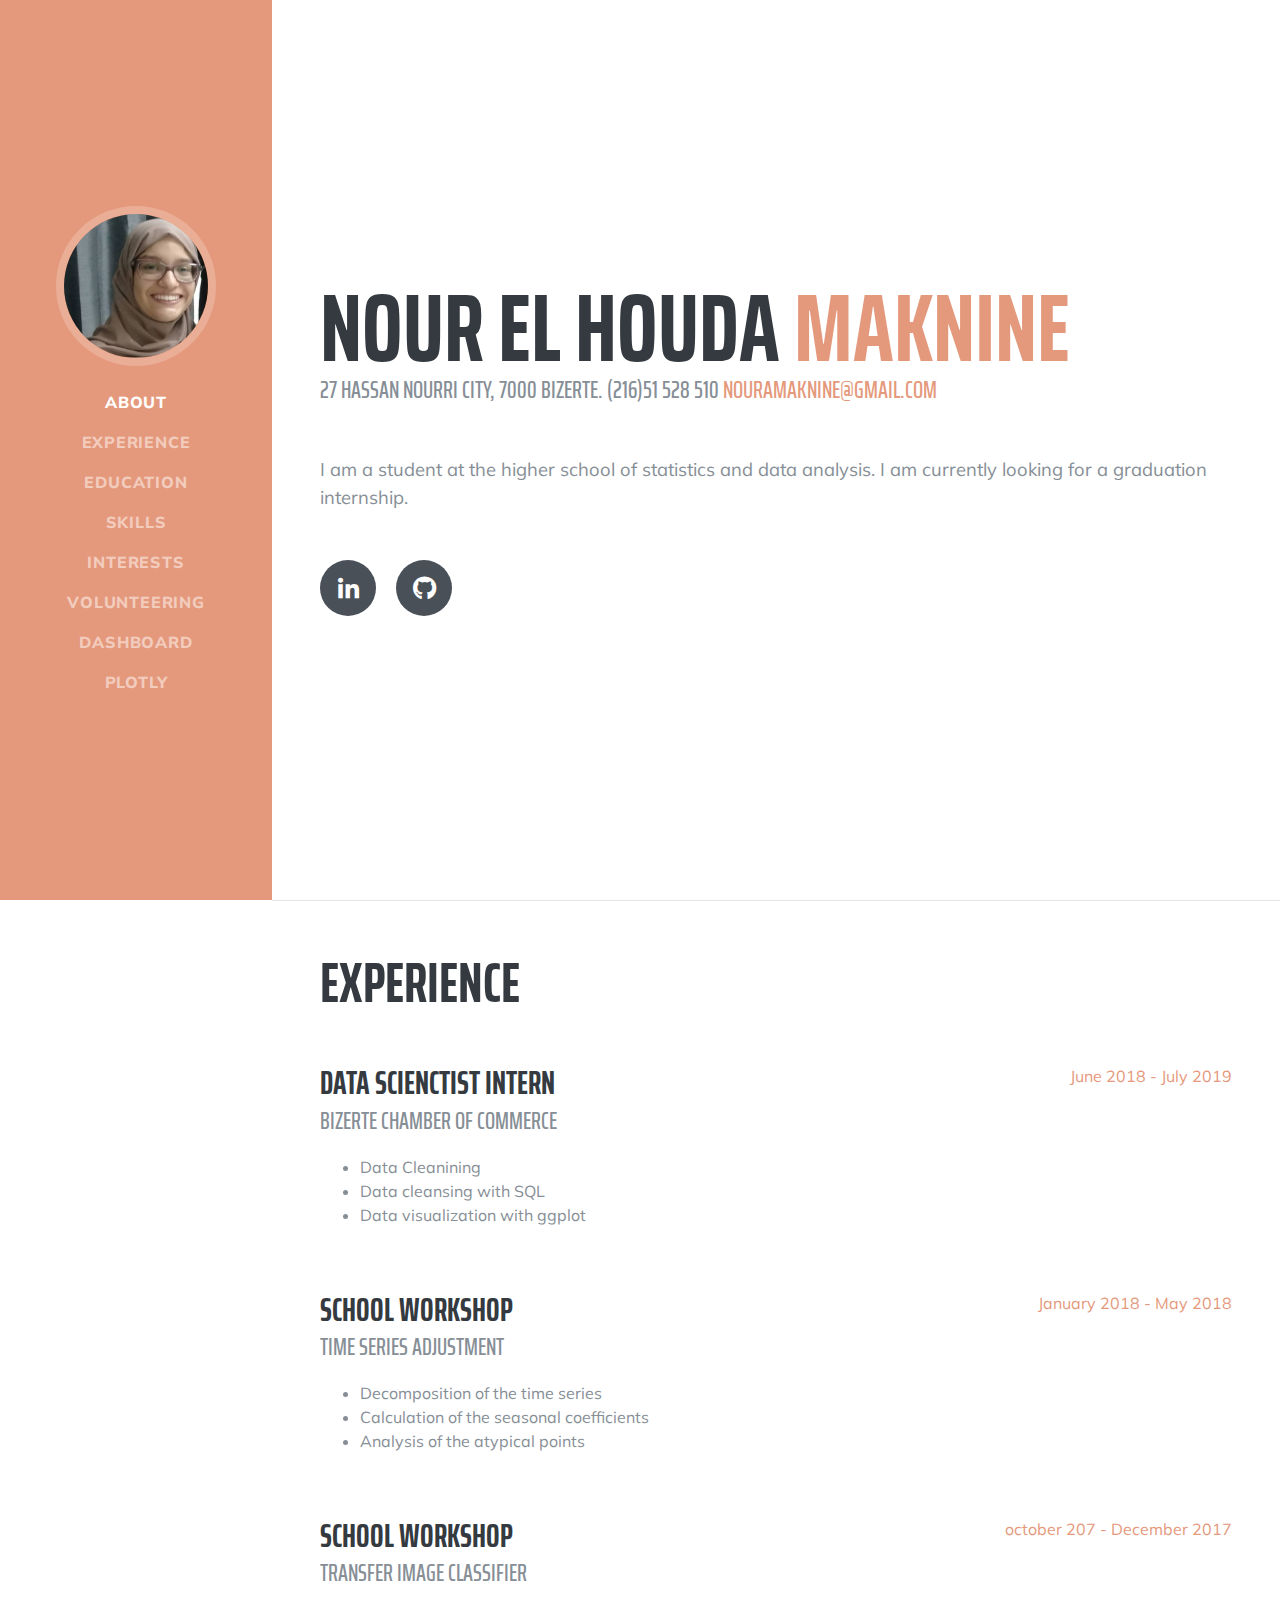
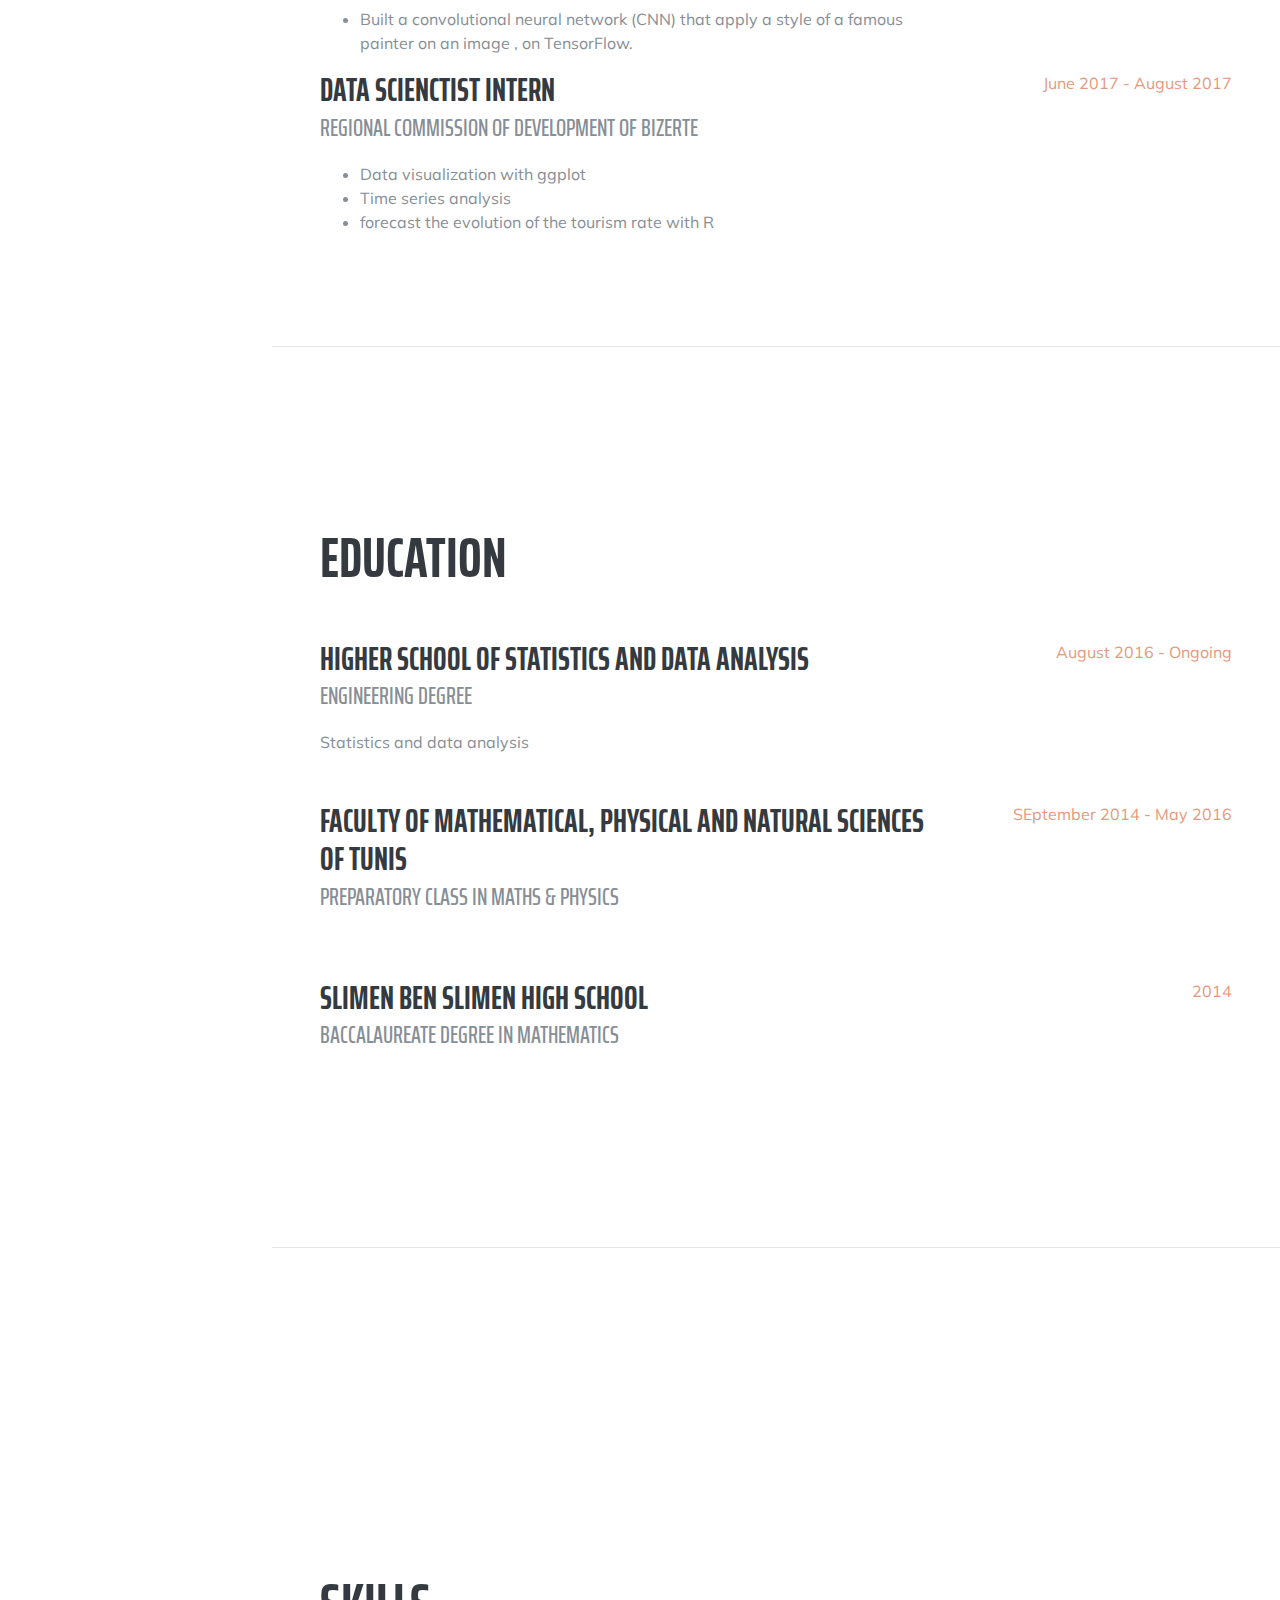
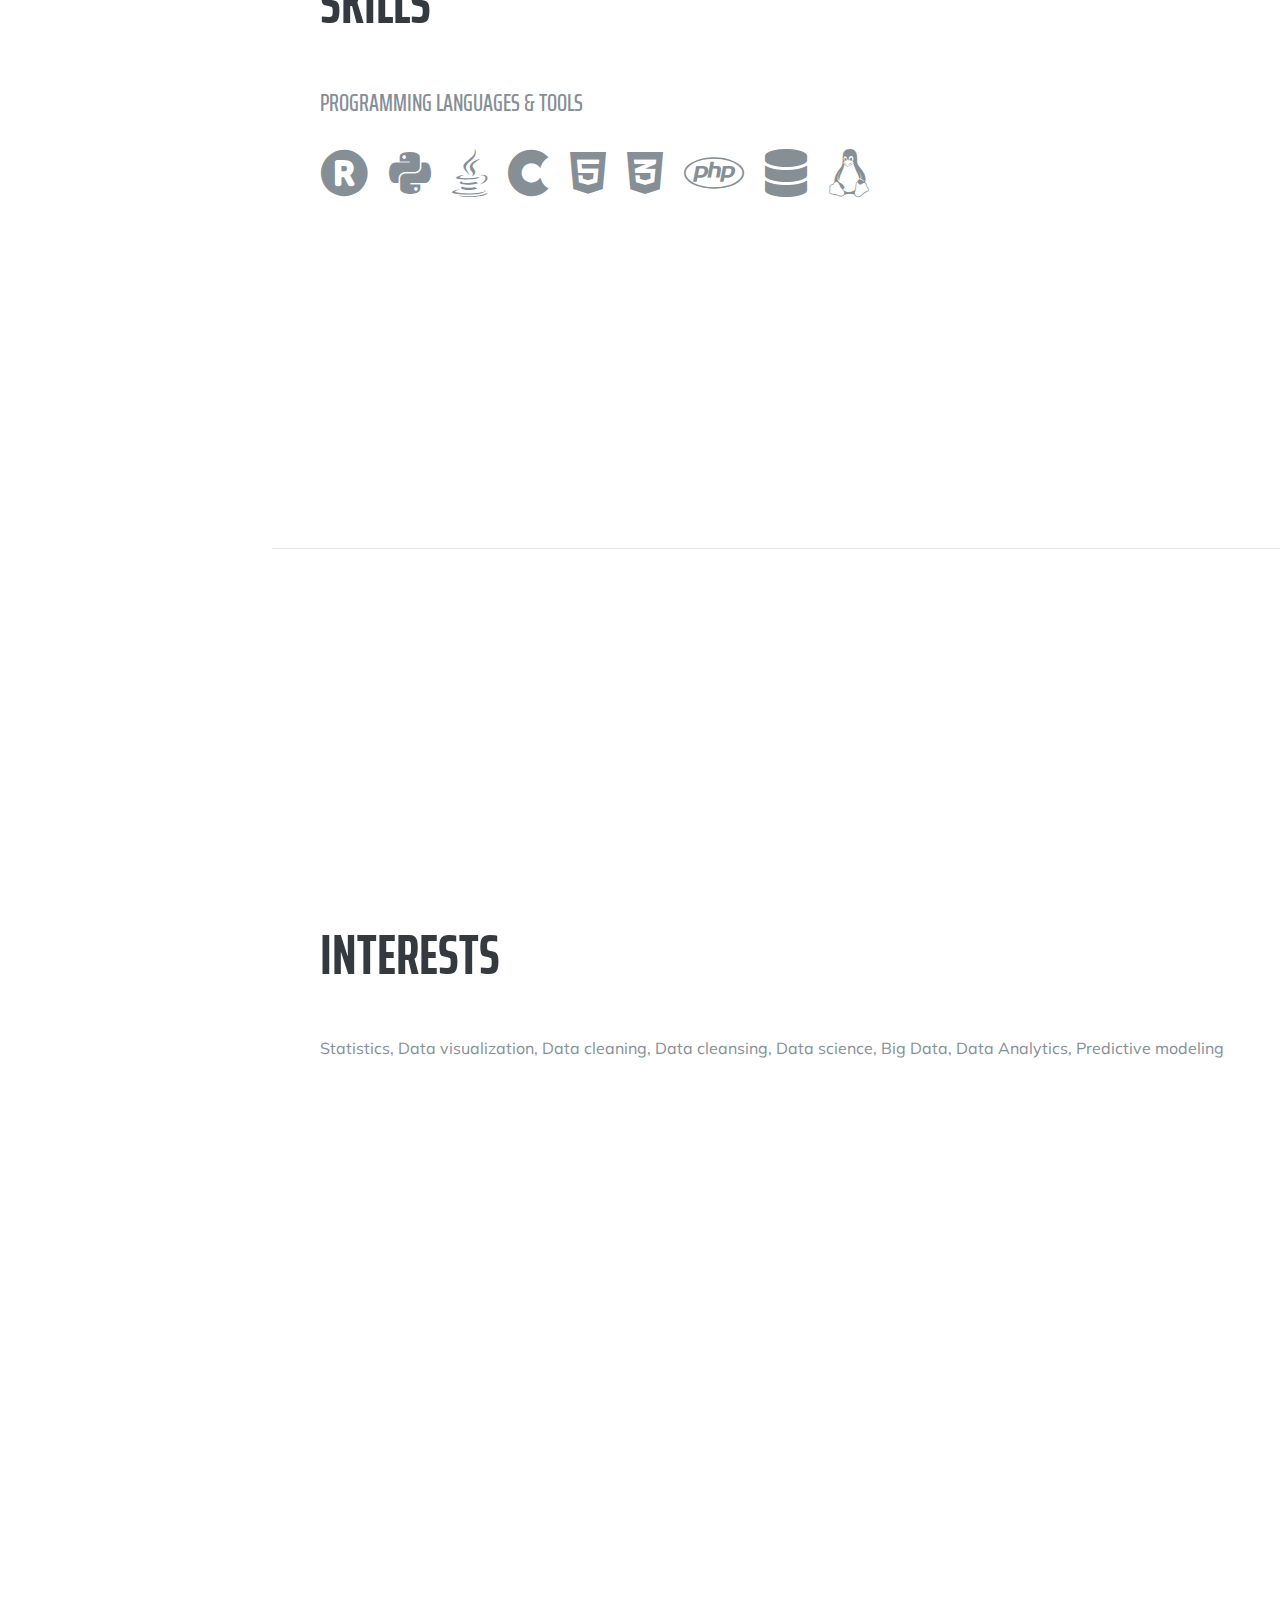
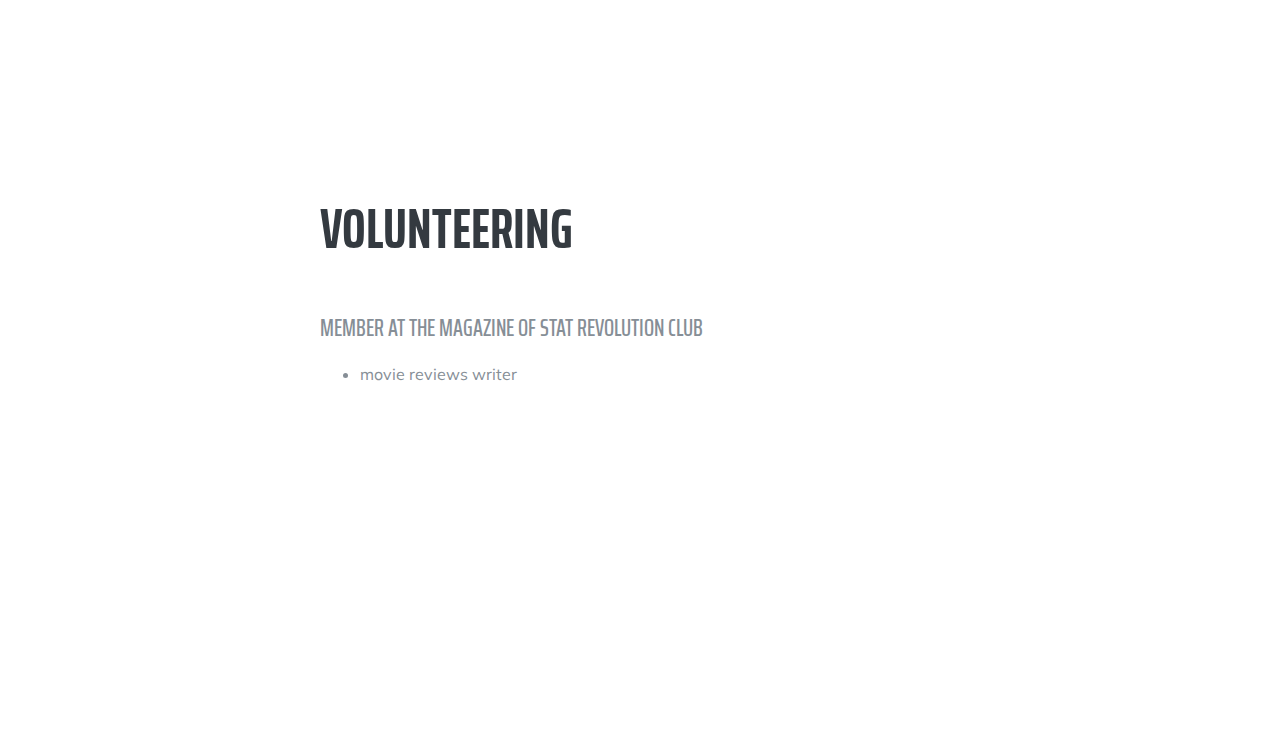
==== commit 9a8d5cc6: "Update index.html" ====
--- a/index.html
+++ b/index.html
@@ -259,7 +259,6 @@
           <h2 class="mb-5">Volunteering</h2>
      <div class="resume-item d-flex flex-column flex-md-row">
             <div class="resume-content mr-auto">
-              <h3 class="mb-0">School workshop</h3>
               <div class="subheading mb-3">Member at the magazine of Stat Revolution club</div>
               <ul>
                     <li>movie reviews writer</li>
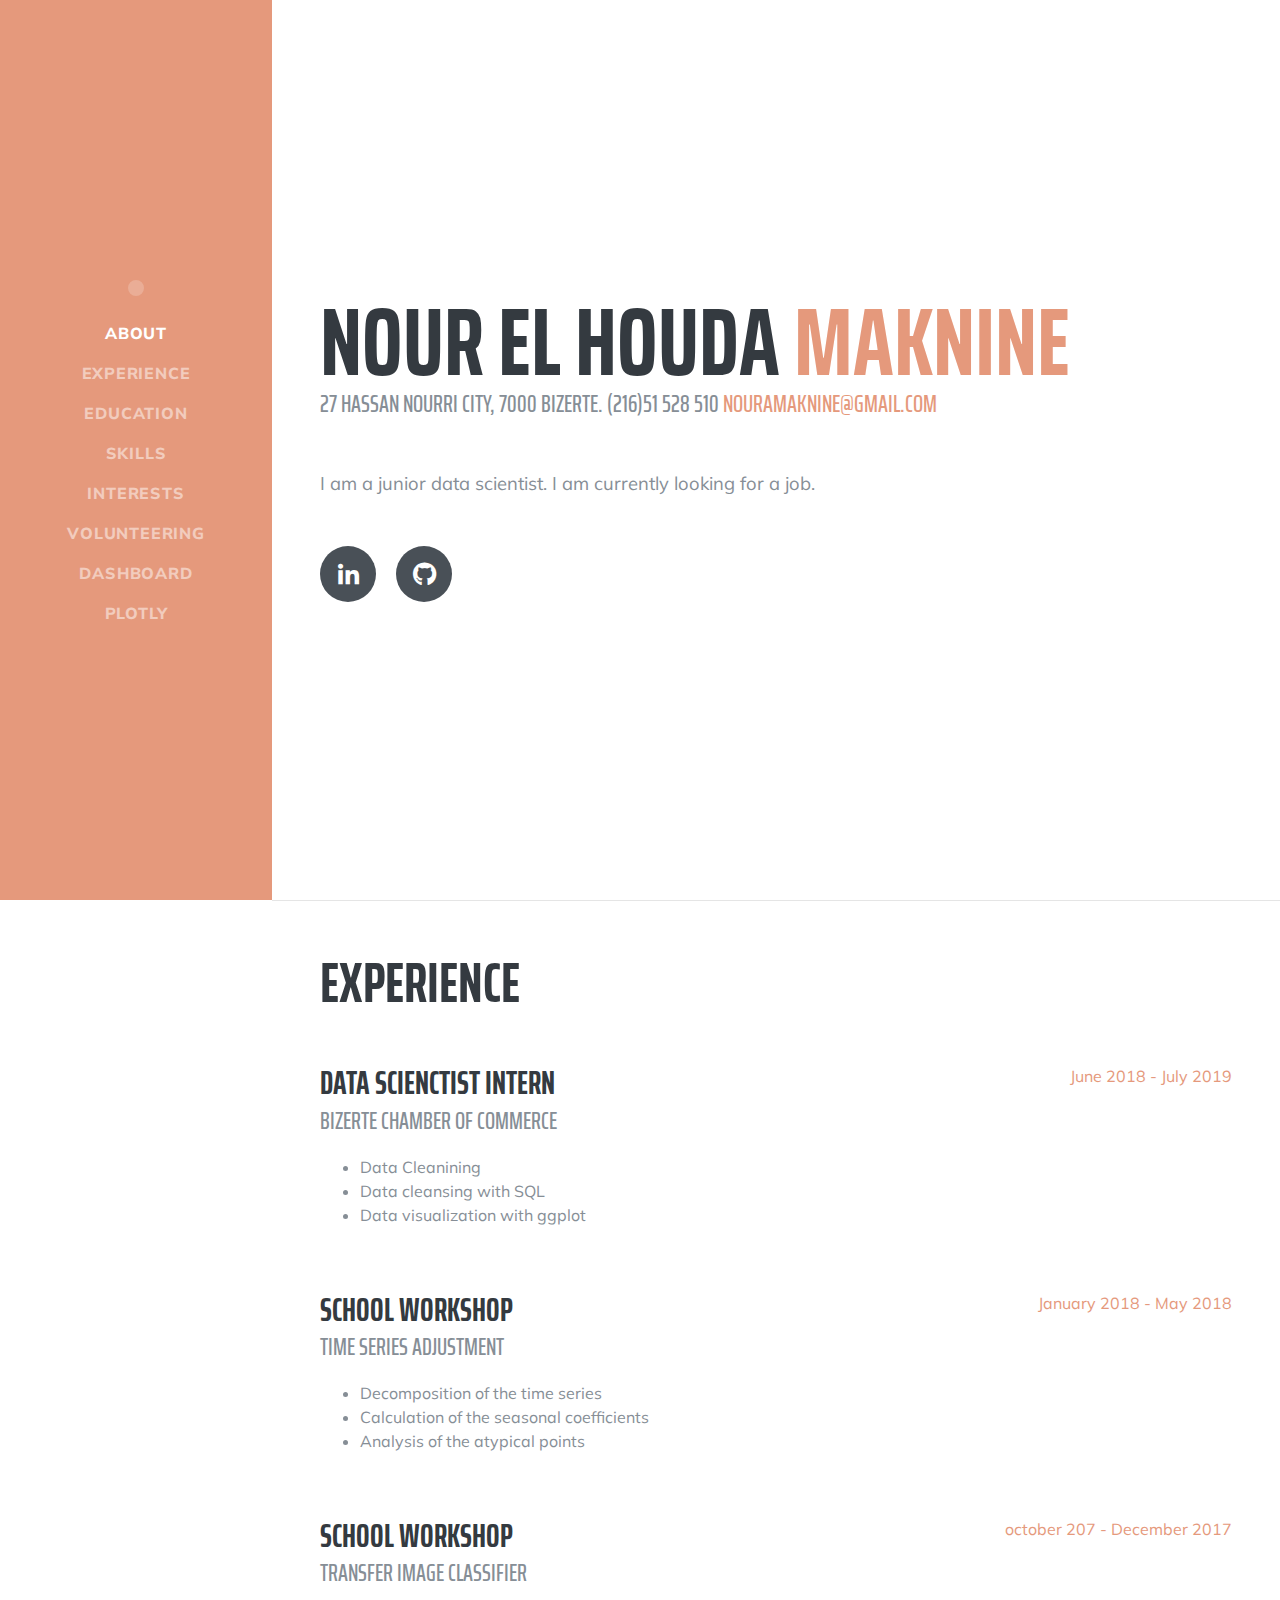
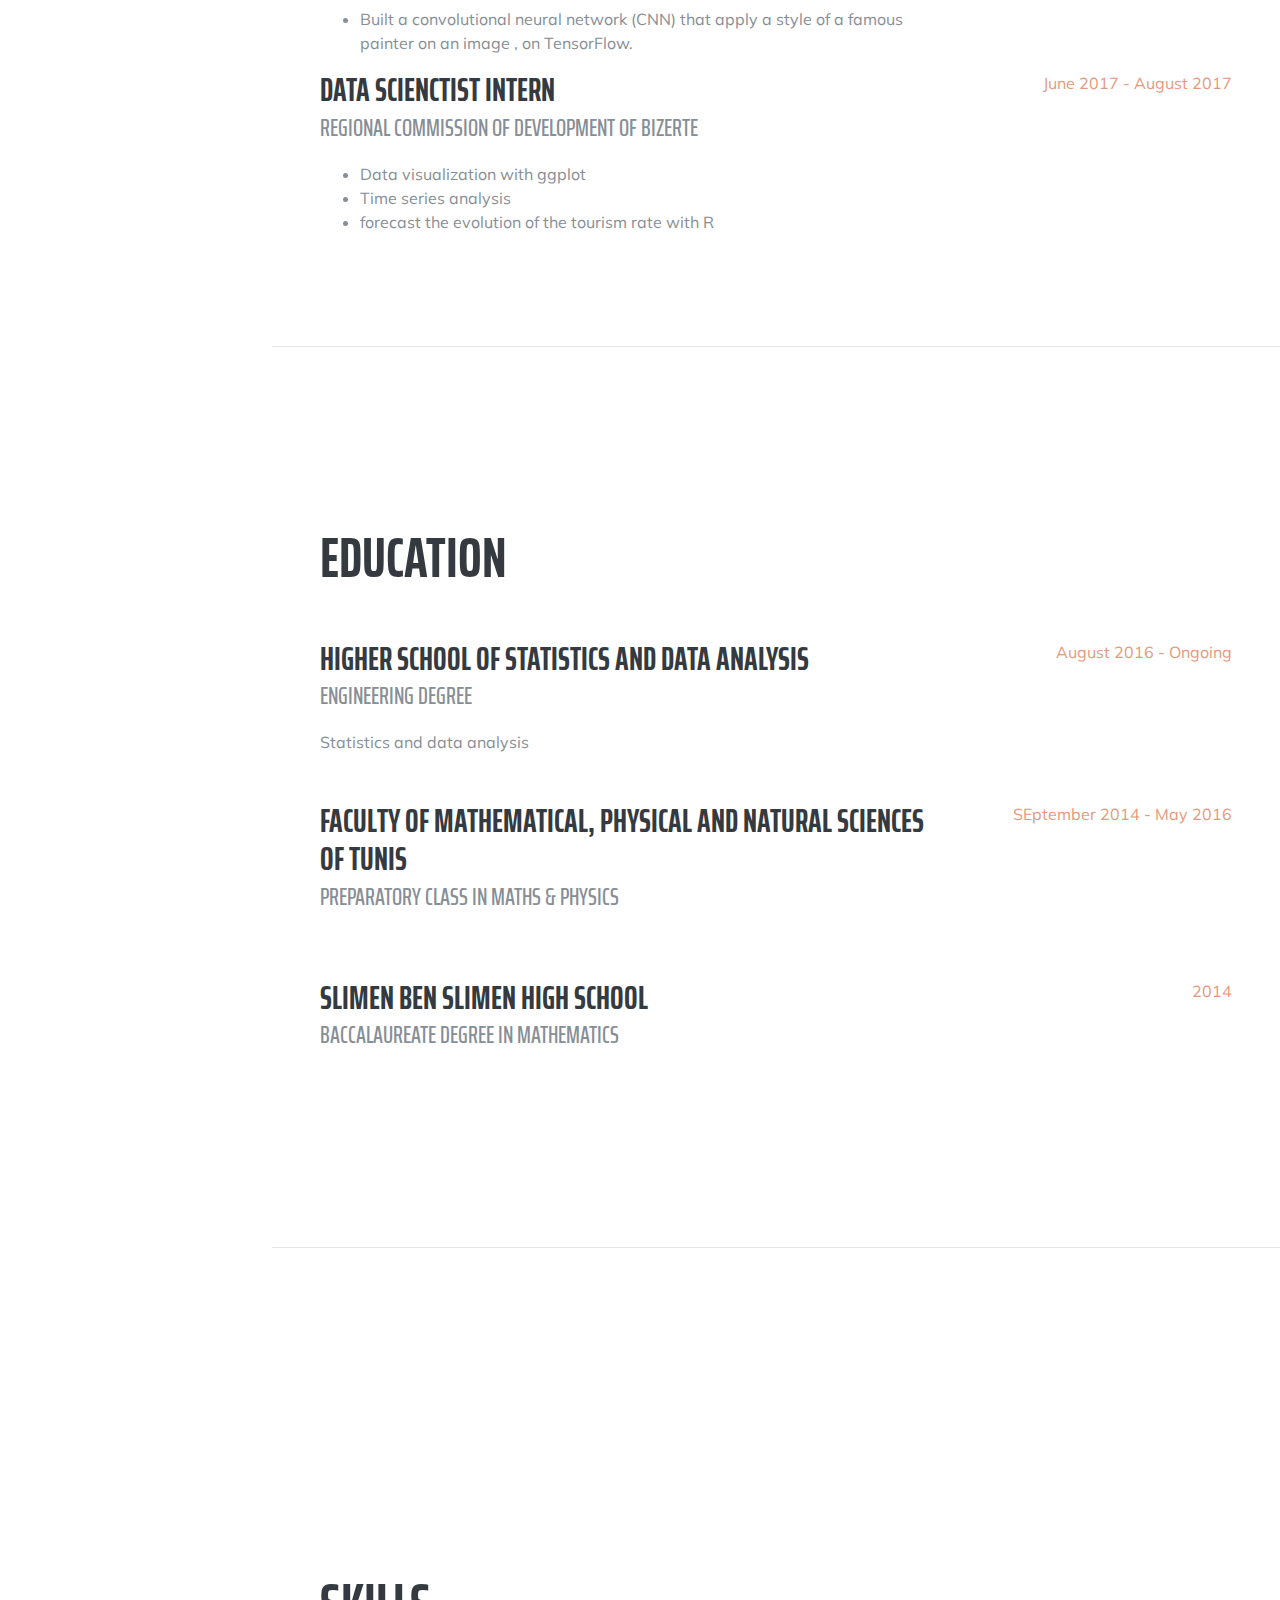
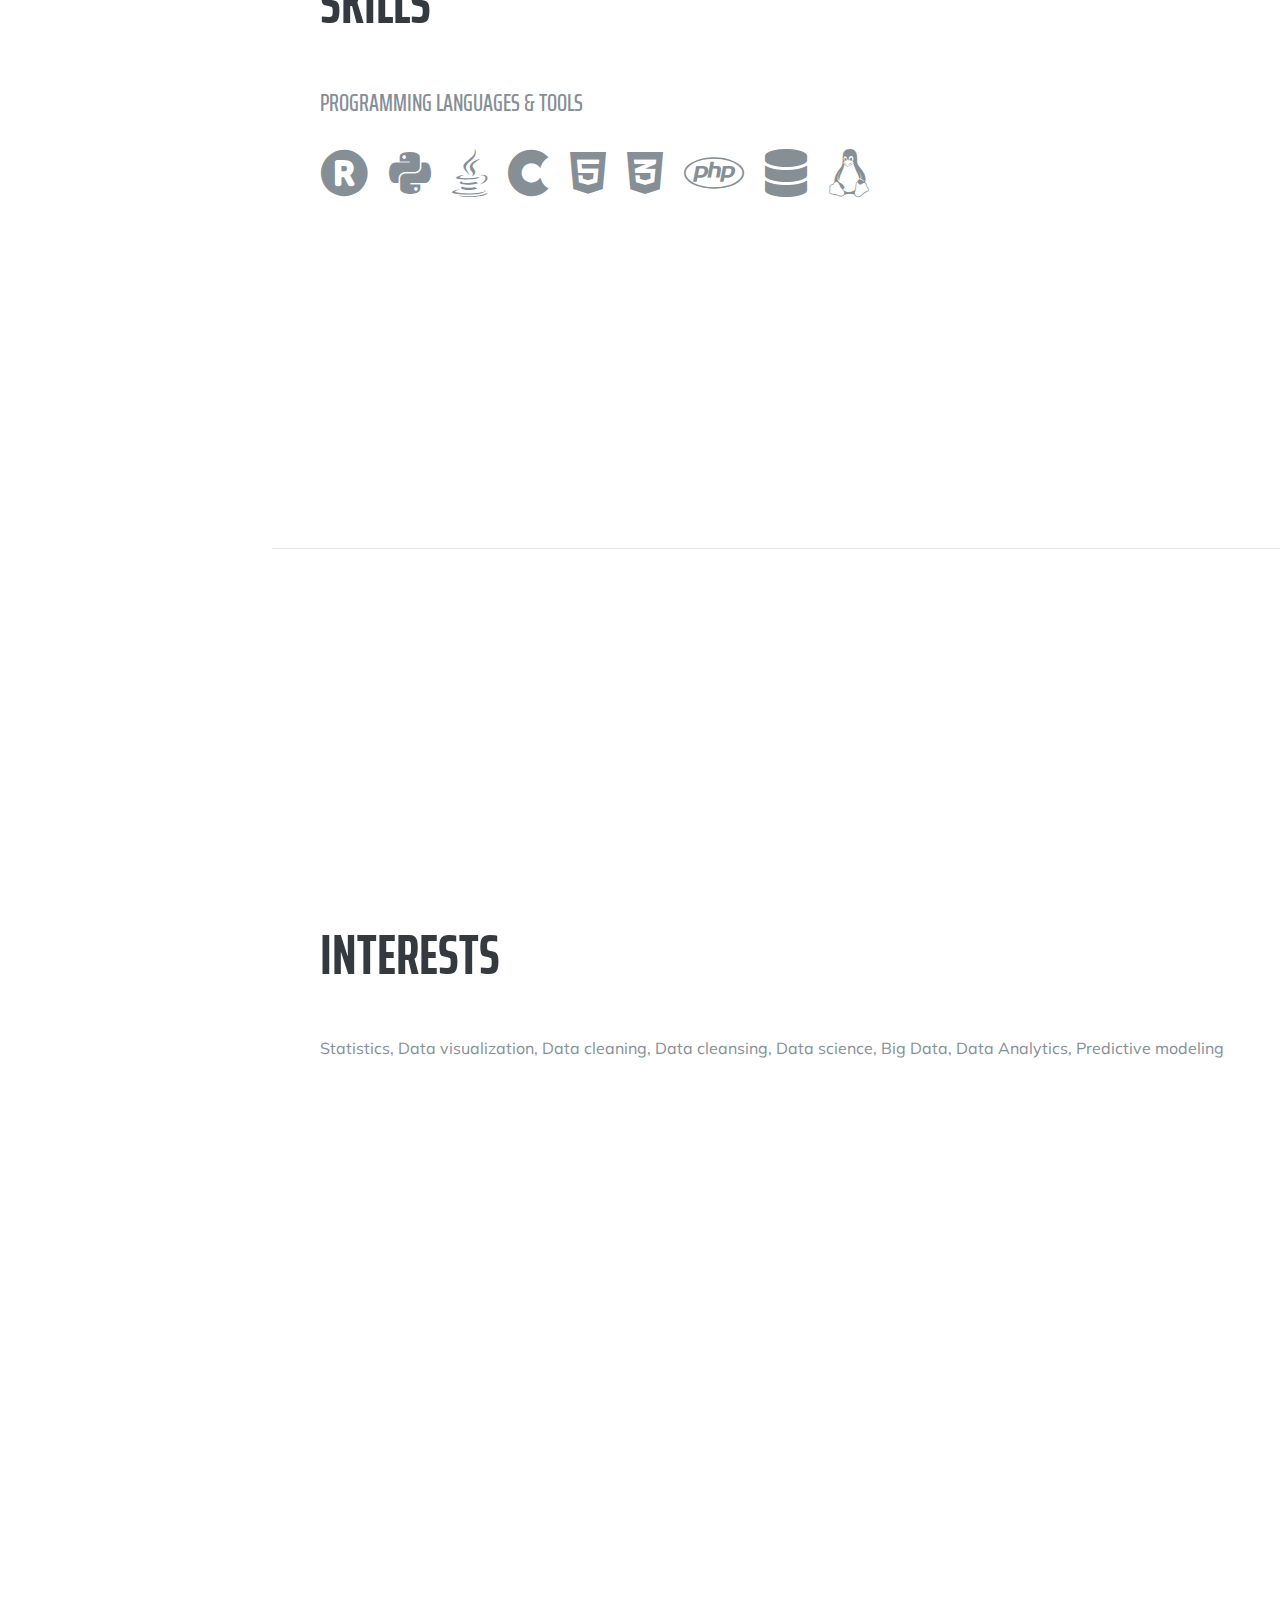
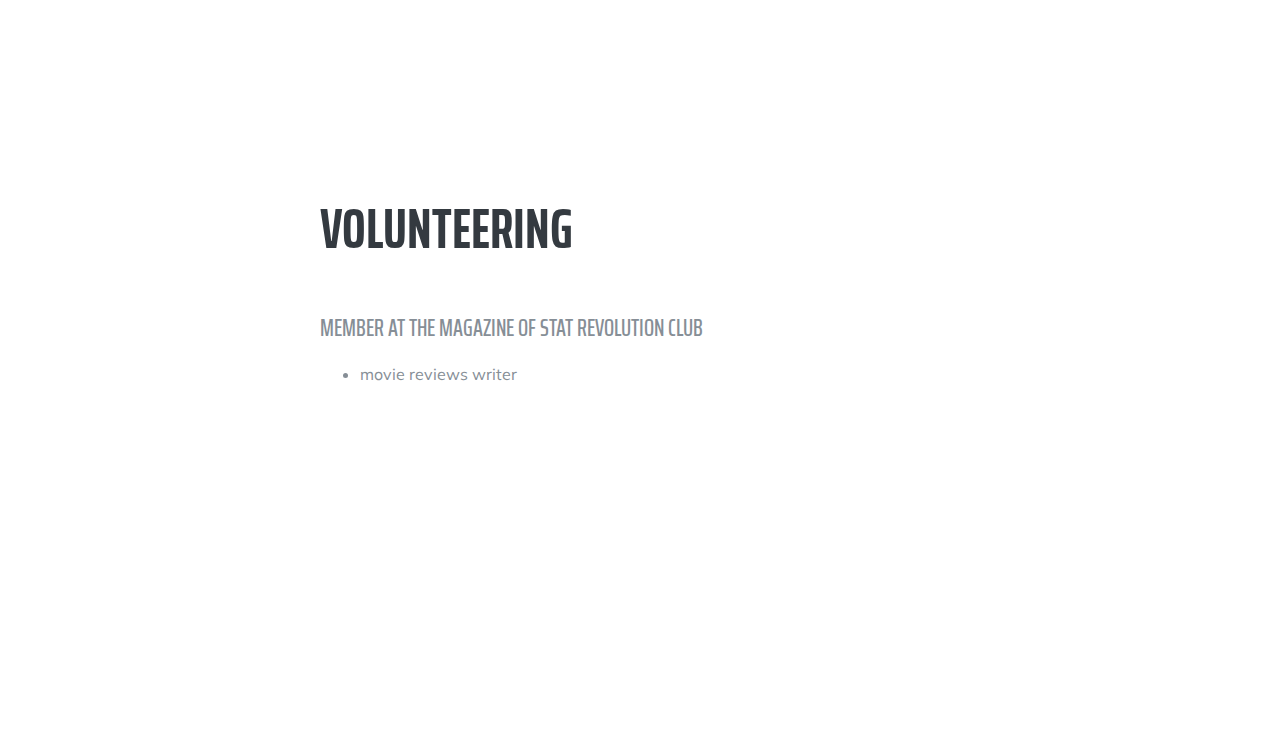
==== commit 2ed52bda: "Update index.html" ====
--- a/index.html
+++ b/index.html
@@ -75,8 +75,7 @@
           <div class="subheading mb-5">27 Hassan Nourri city, 7000 Bizerte.  (216)51 528 510
             <a href="mailto:nouramaknine@gmail.com">nouramaknine@gmail.com</a>
           </div>
-          <p class="lead mb-5">I am a student at the higher school of statistics and data analysis.
-          I am currently looking for a graduation internship.</p>
+          <p class="lead mb-5">I am a junior data scientist. I am currently looking for a job.</p>
           <div class="social-icons">
             <a href="https://www.linkedin.com/in/nour-el-houda-mcnean-b2429612b/">
               <i class="fab fa-linkedin-in"></i>
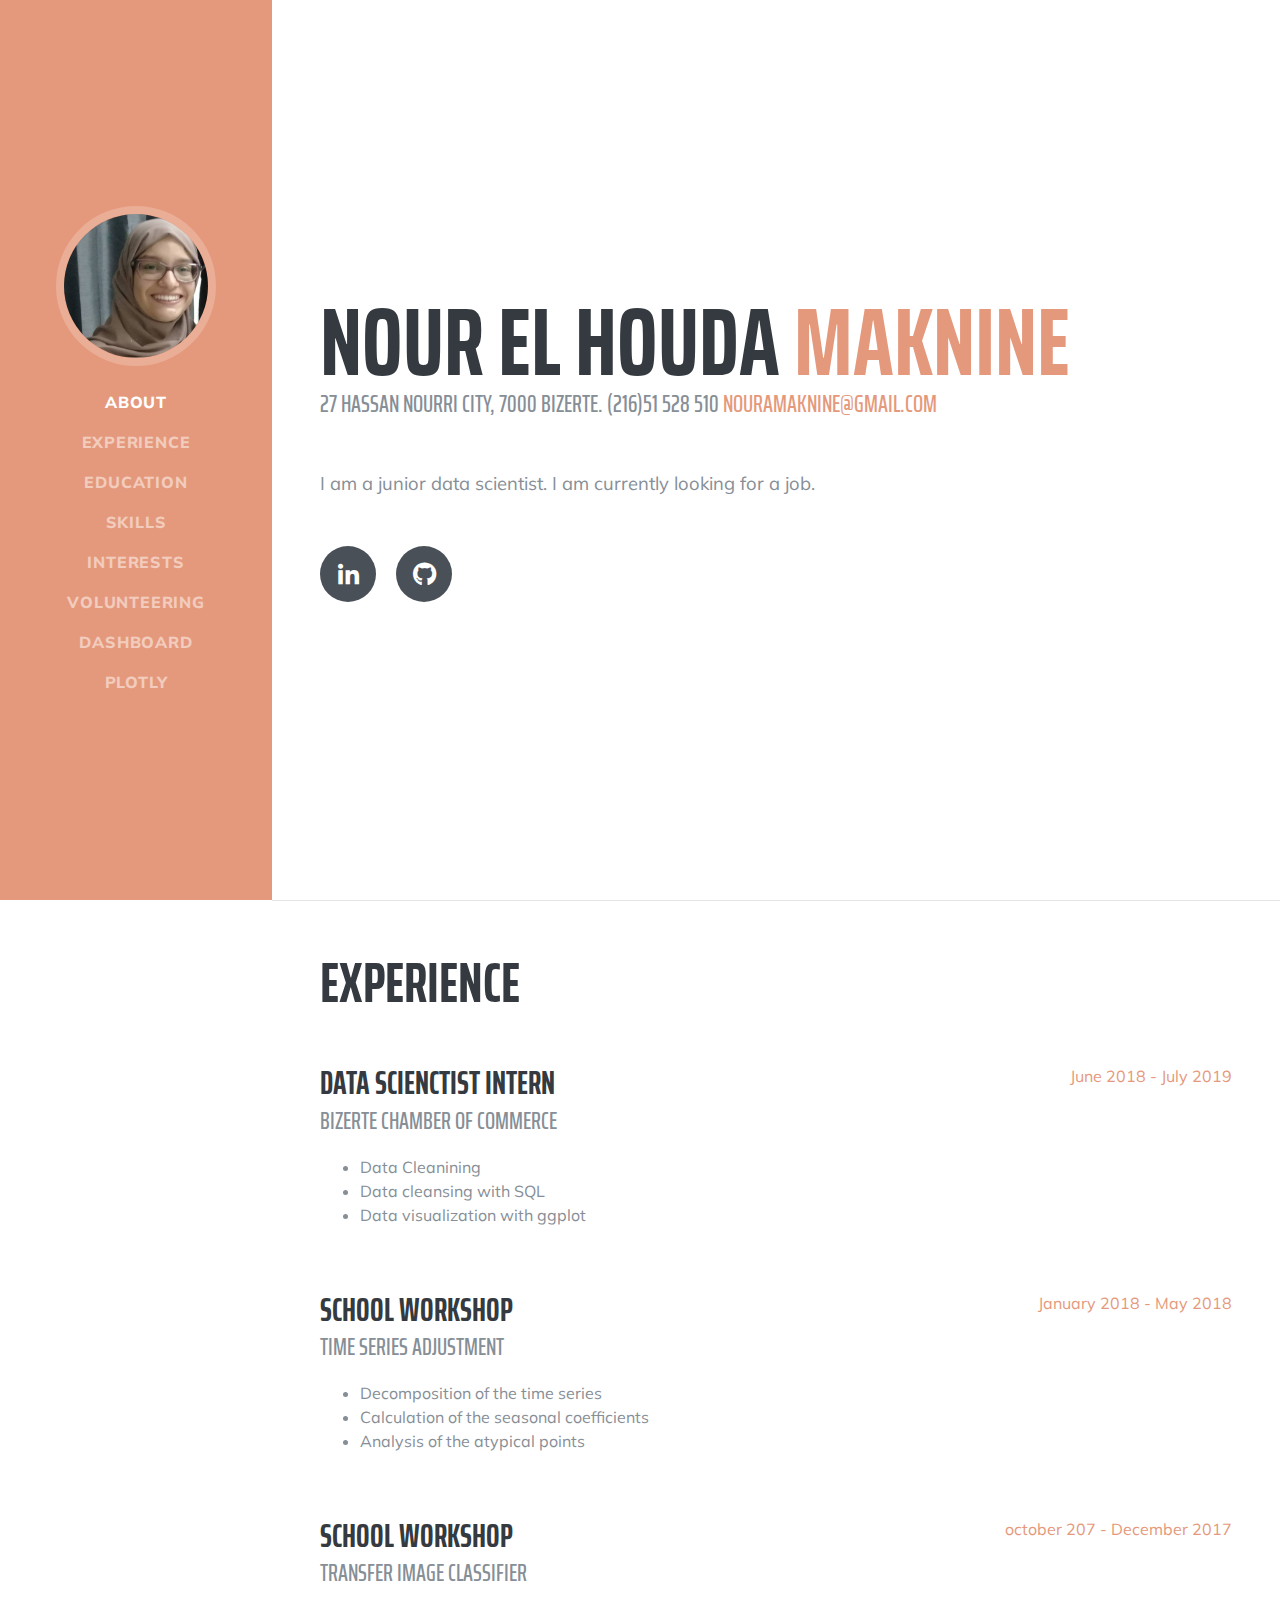
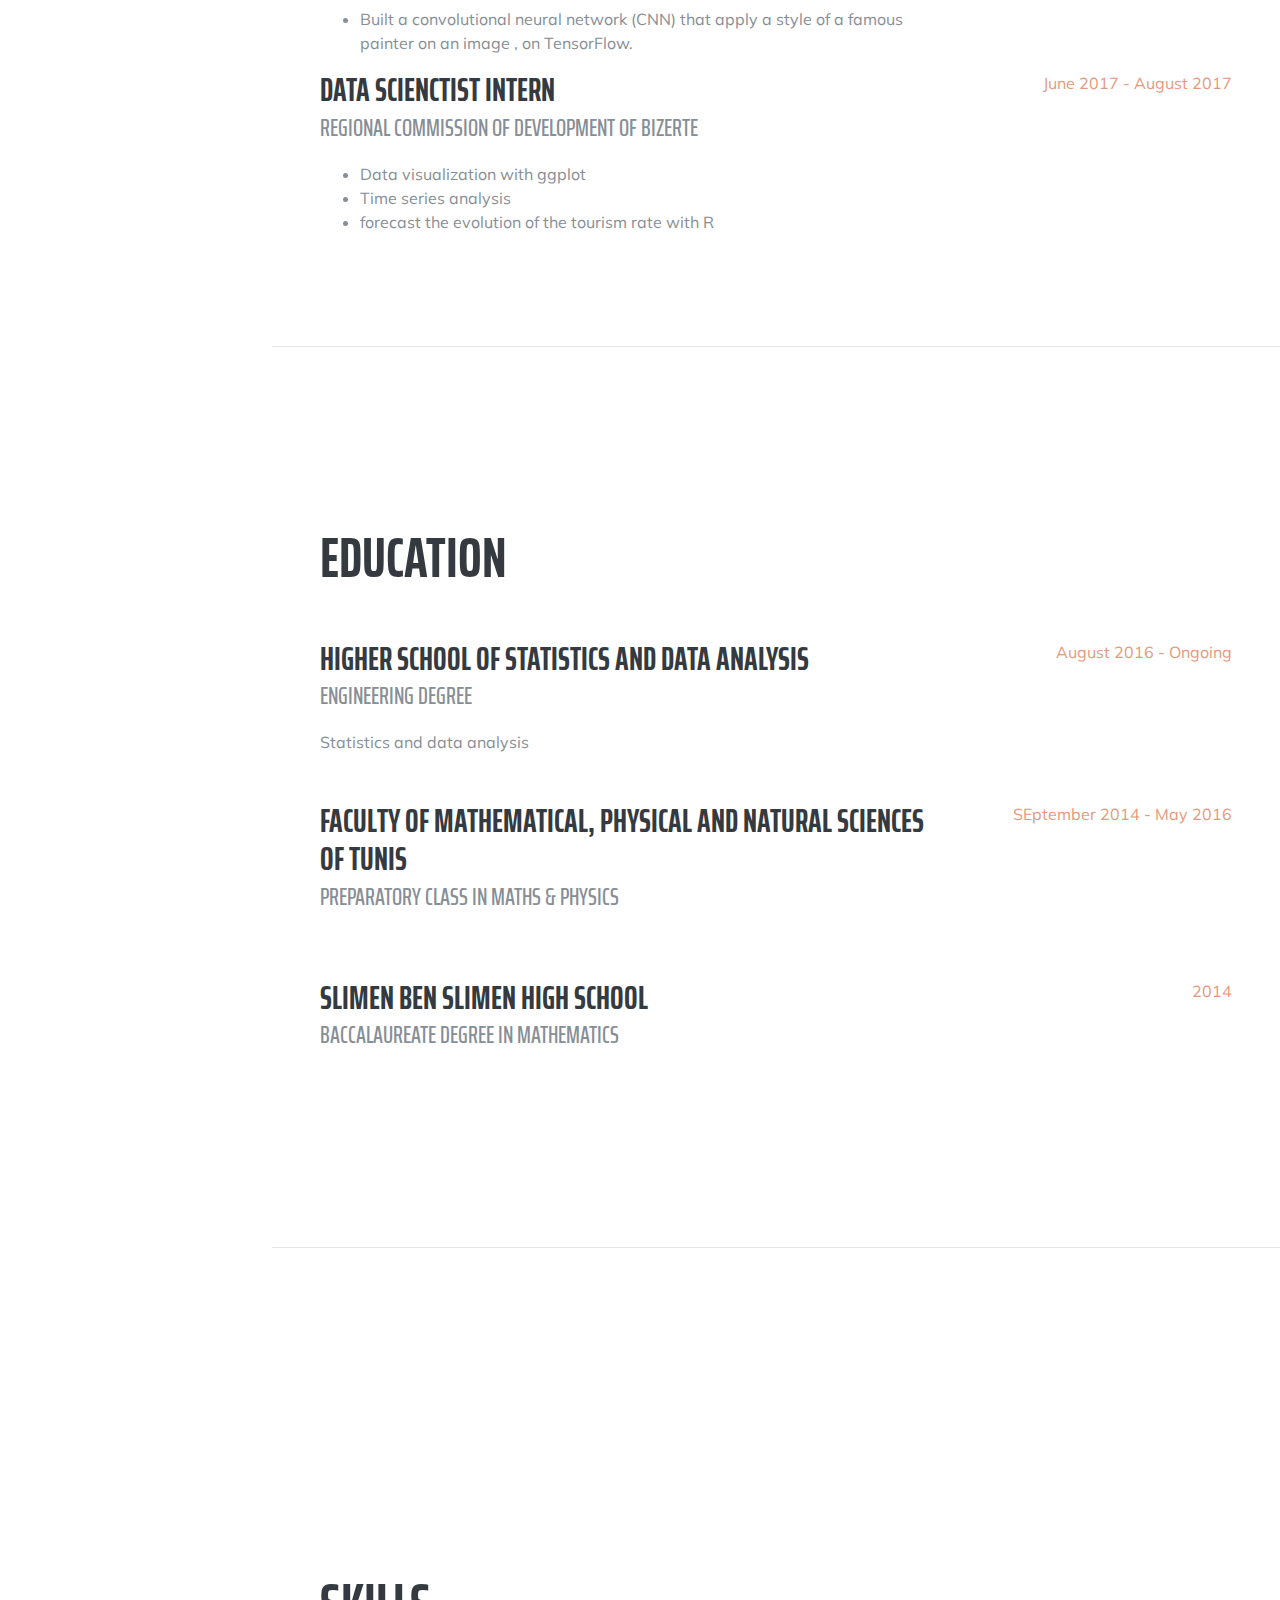
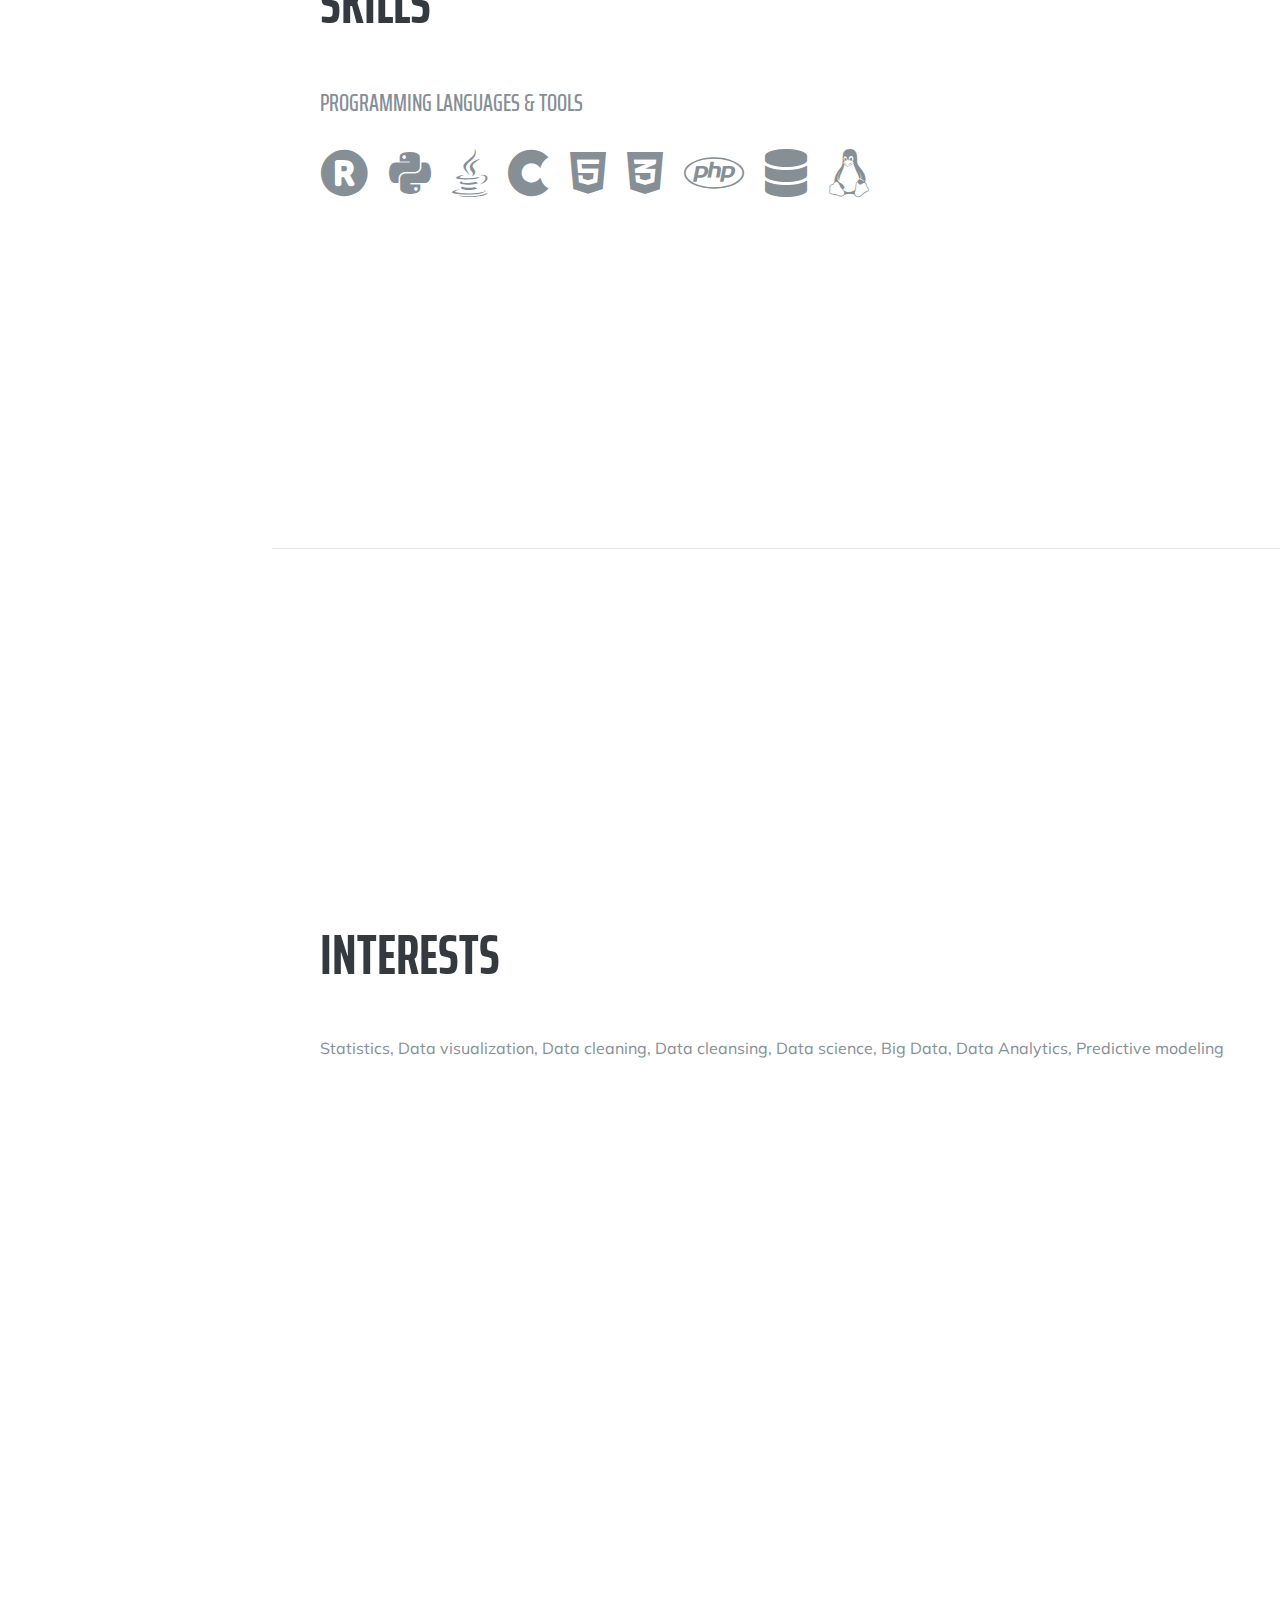
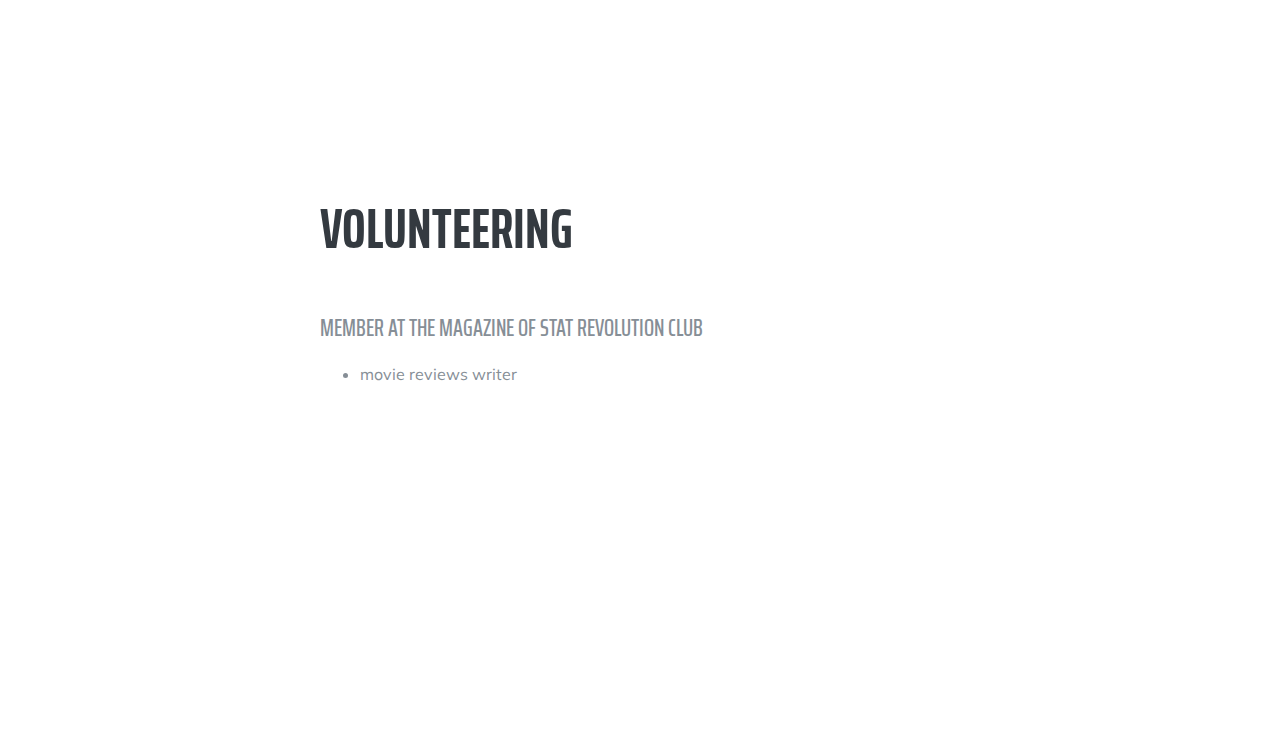
==== commit de4e933e: "Update index.html" ====
--- a/index.html
+++ b/index.html
@@ -29,7 +29,7 @@
       <a class="navbar-brand js-scroll-trigger" href="#page-top">
         <span class="d-block d-lg-none">Nour EL Houda Maknine</span>
         <span class="d-none d-lg-block">
-          <img class="img-fluid img-profile rounded-circle mx-auto mb-2" src="img/photoMe.jpg" alt="">
+          <img class="img-fluid img-profile rounded-circle mx-auto mb-2" src="photoMe.jpg" alt="">
         </span>
       </a>
       <button class="navbar-toggler" type="button" data-toggle="collapse" data-target="#navbarSupportedContent" aria-controls="navbarSupportedContent" aria-expanded="false" aria-label="Toggle navigation">
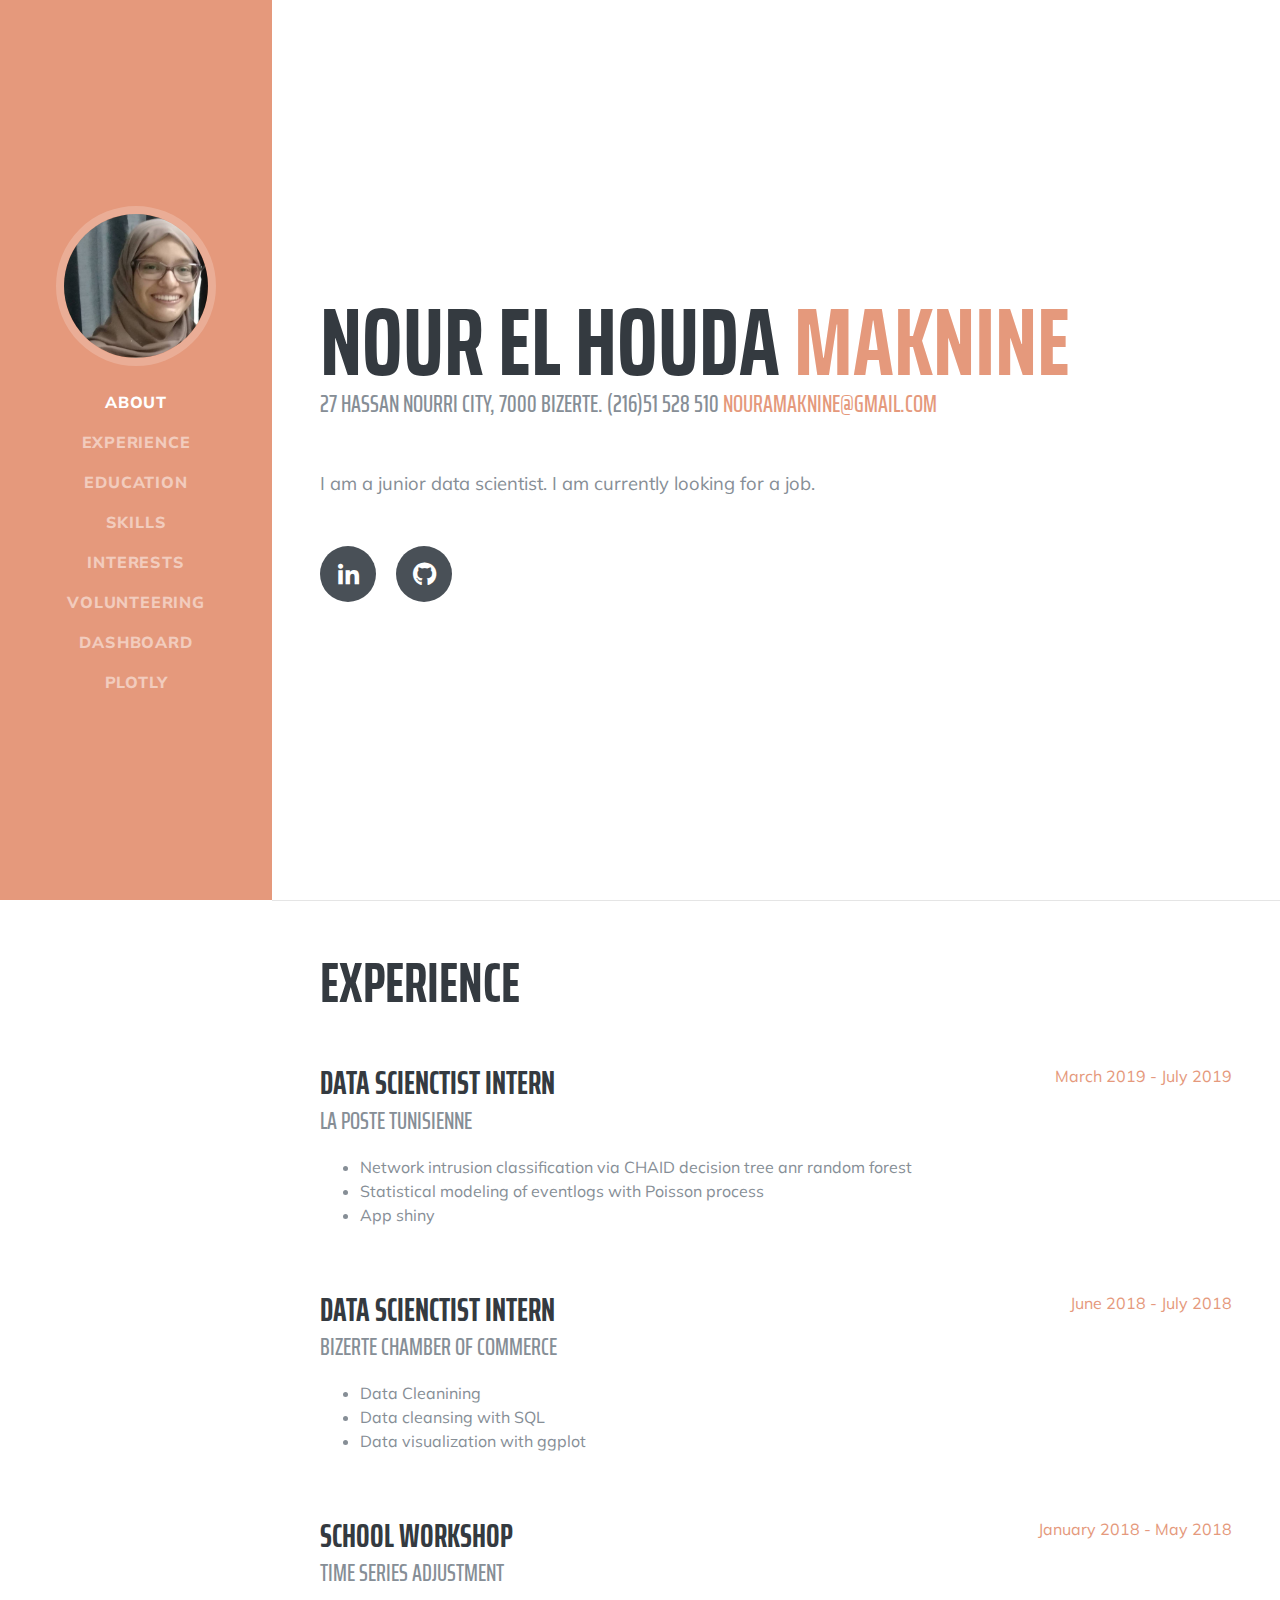
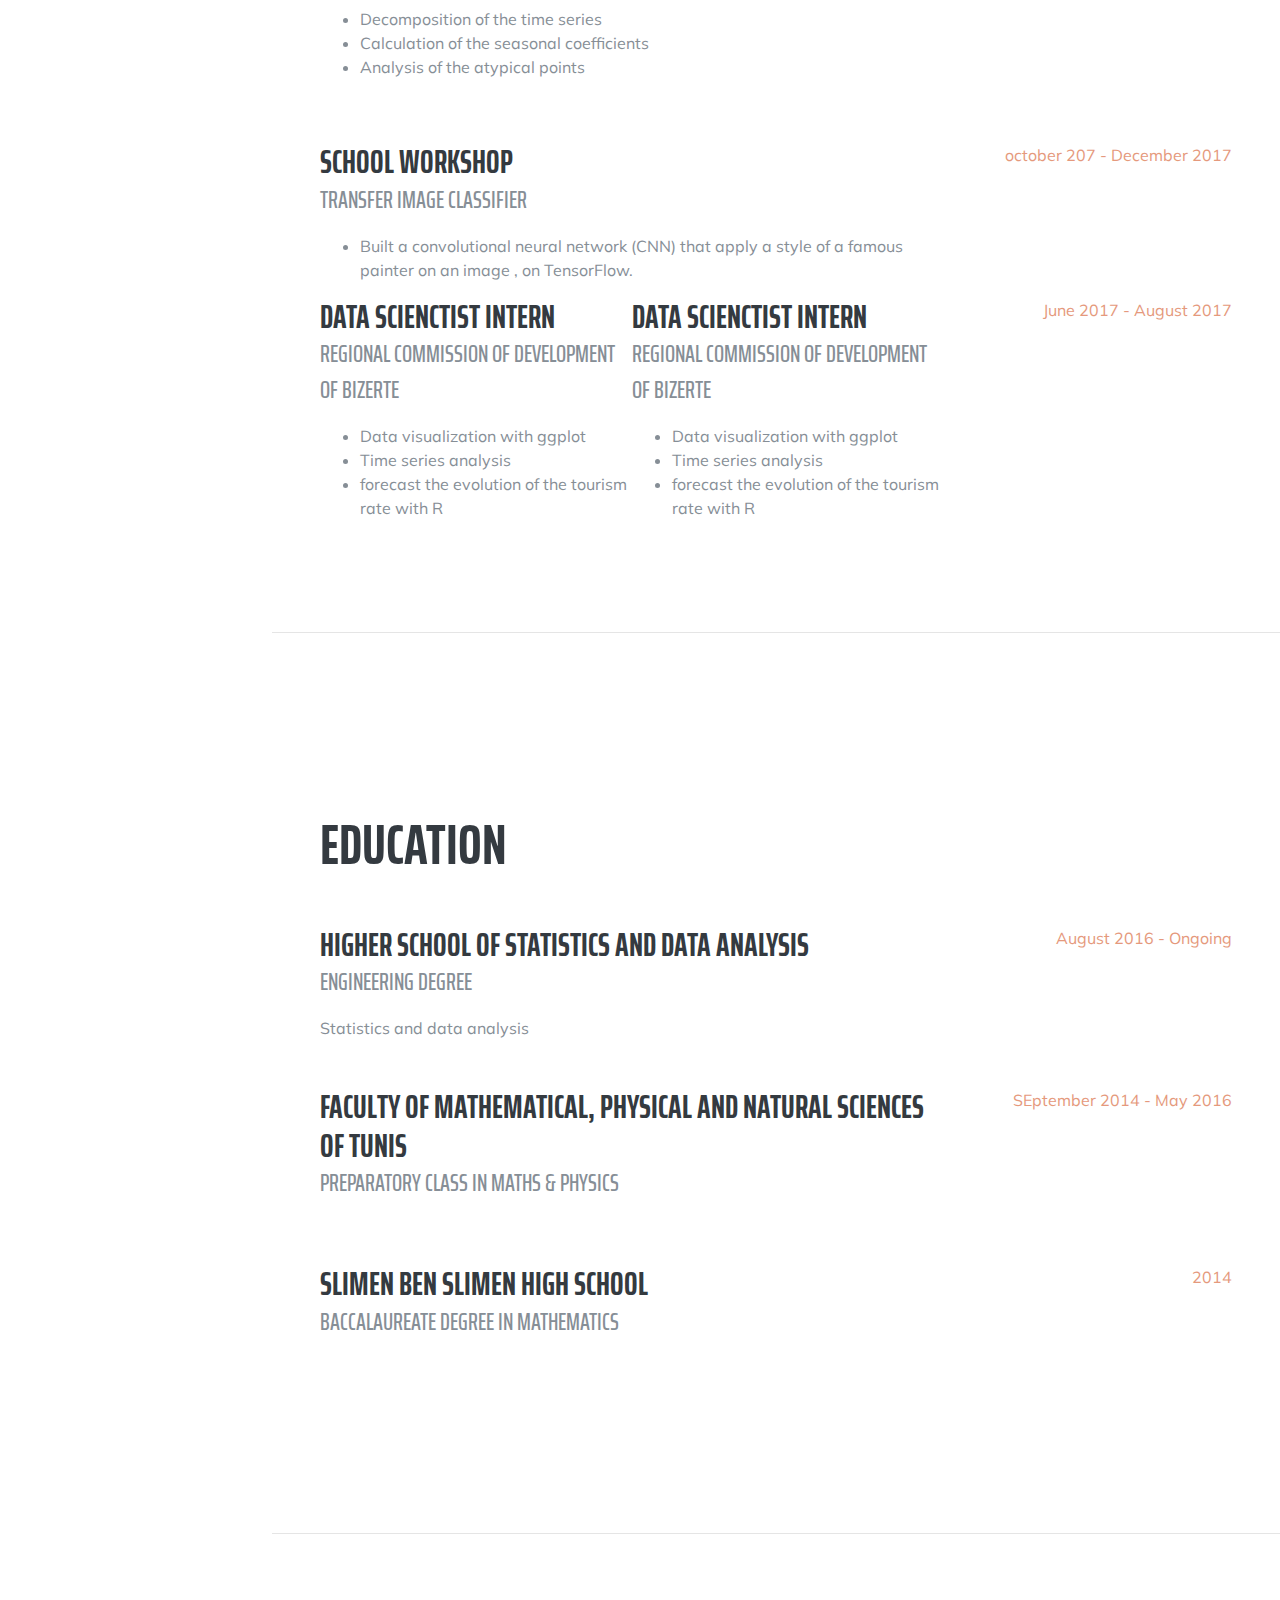
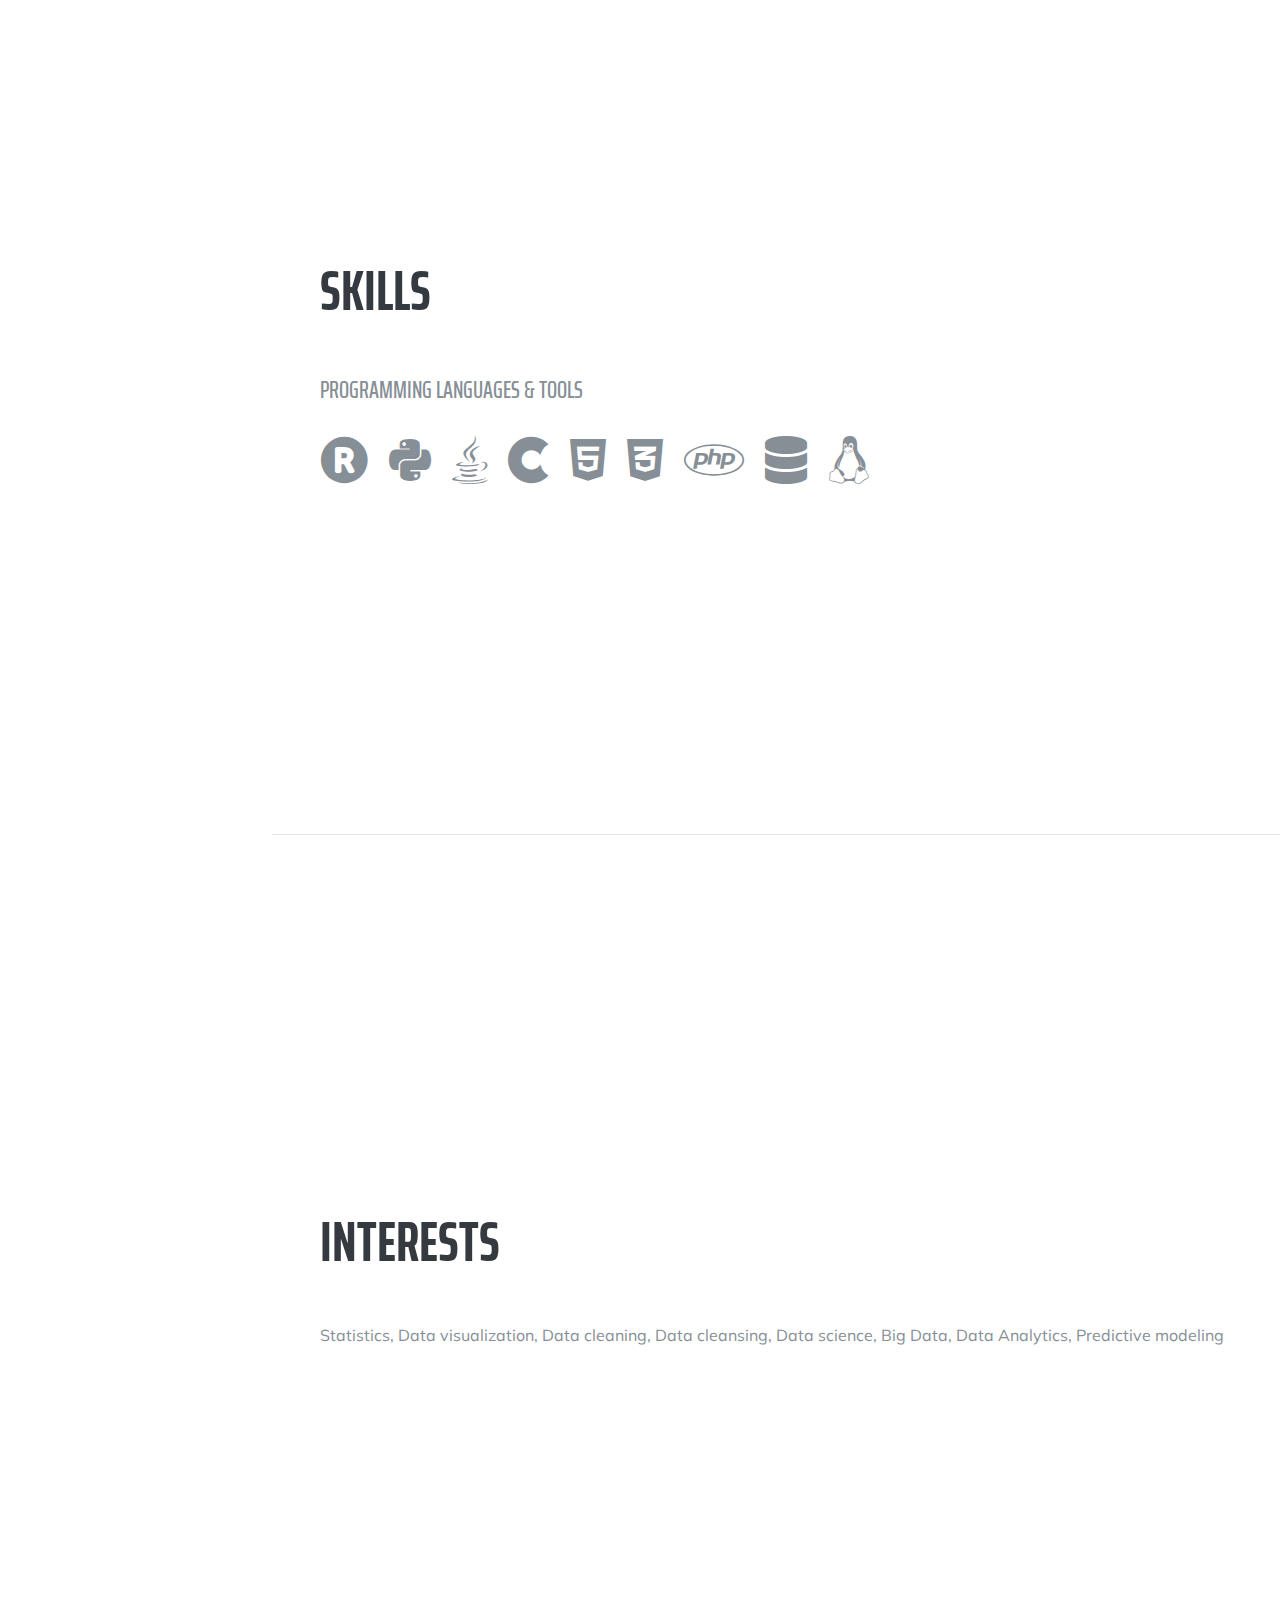
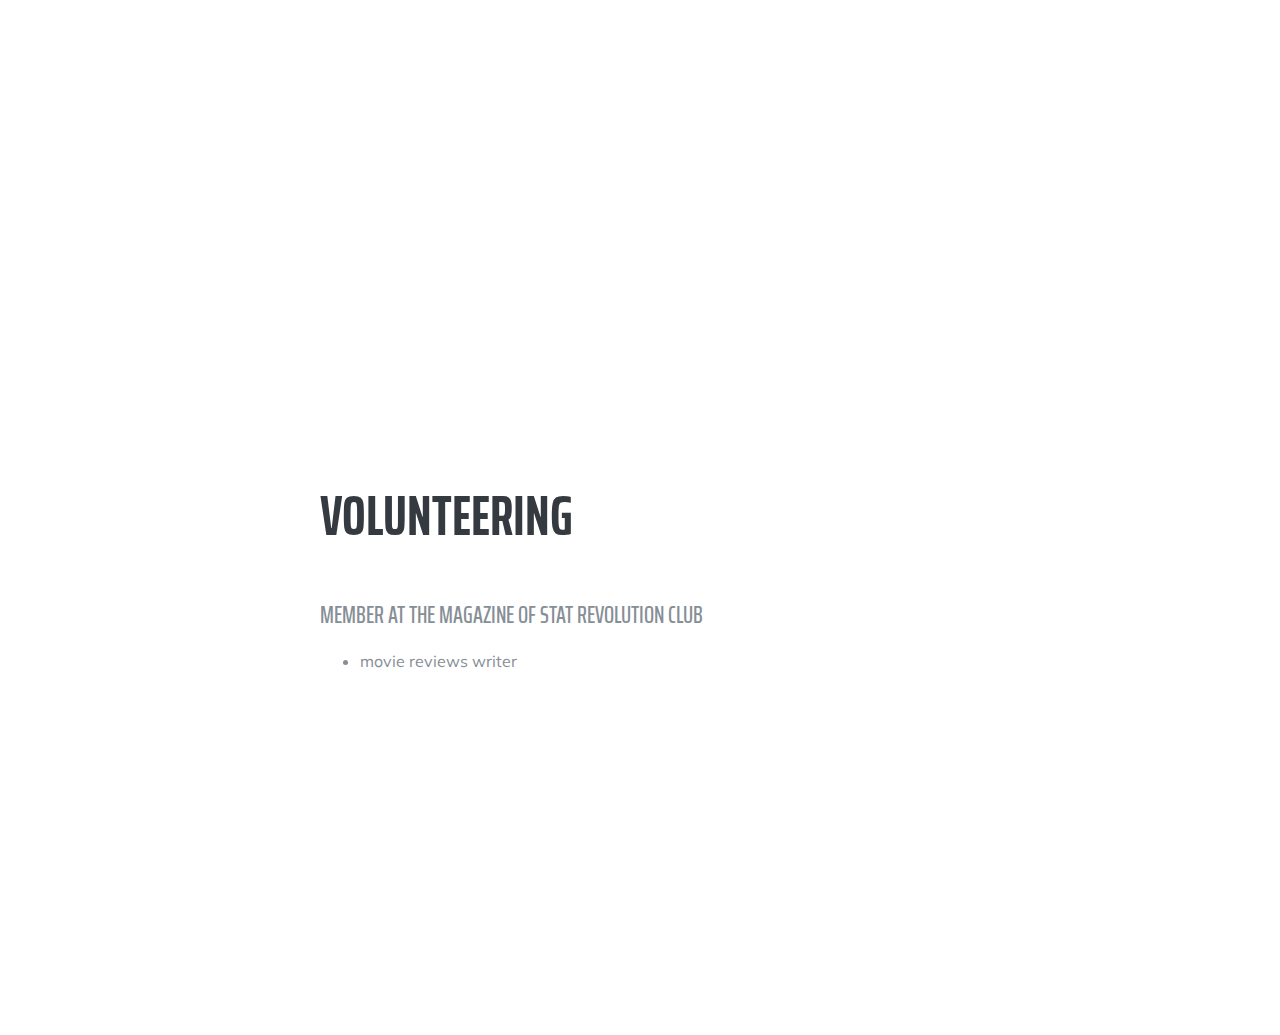
==== commit bb8dfe8e: "Update index.html" ====
--- a/index.html
+++ b/index.html
@@ -93,6 +93,23 @@
       <section class="resume-section p-3 p-lg-5 d-flex flex-column" id="experience">
         <div class="my-auto">
           <h2 class="mb-5">Experience</h2>
+          
+             <div class="resume-item d-flex flex-column flex-md-row mb-5">
+            <div class="resume-content mr-auto">
+              <h3 class="mb-0">Data scienctist intern</h3>
+              <div class="subheading mb-3">La Poste Tunisienne</div>
+              
+                <ul>
+                    <li>Network intrusion classification via CHAID decision tree anr random forest</li>
+                    <li>Statistical modeling of eventlogs with Poisson process </li>
+                    <li>App shiny</li>
+                </ul>
+              
+            </div>
+            <div class="resume-date text-md-right">
+              <span class="text-primary">March 2019 - July 2019</span>
+            </div>
+          </div>
 
           <div class="resume-item d-flex flex-column flex-md-row mb-5">
             <div class="resume-content mr-auto">
@@ -107,7 +124,7 @@
               
             </div>
             <div class="resume-date text-md-right">
-              <span class="text-primary">June 2018 - July 2019</span>
+              <span class="text-primary">June 2018 - July 2018</span>
             </div>
           </div>
 
@@ -156,6 +173,15 @@
                      <li>forecast the evolution of the tourism rate with R</li>
                 </ul>
             </div>
+            <div class="resume-content mr-auto">
+              <h3 class="mb-0">Data scienctist intern</h3>
+              <div class="subheading mb-3">Regional commission of development of Bizerte</div>
+               <ul>
+                    <li>Data visualization with ggplot</li>
+                    <li>Time series analysis   </li>
+                     <li>forecast the evolution of the tourism rate with R</li>
+                </ul>
+            </div>
             <div class="resume-date text-md-right">
               <span class="text-primary">June 2017 - August 2017</span>
             </div>
@@ -258,12 +284,14 @@
           <h2 class="mb-5">Volunteering</h2>
      <div class="resume-item d-flex flex-column flex-md-row">
             <div class="resume-content mr-auto">
-              <div class="subheading mb-3">Member at the magazine of Stat Revolution club</div>
+            
+             <div class="subheading mb-3">Member at the magazine of Stat Revolution club</div>
               <ul>
                     <li>movie reviews writer</li>
                     
                 </ul>
             </div>
+ 
         </div> 
       </section>
 
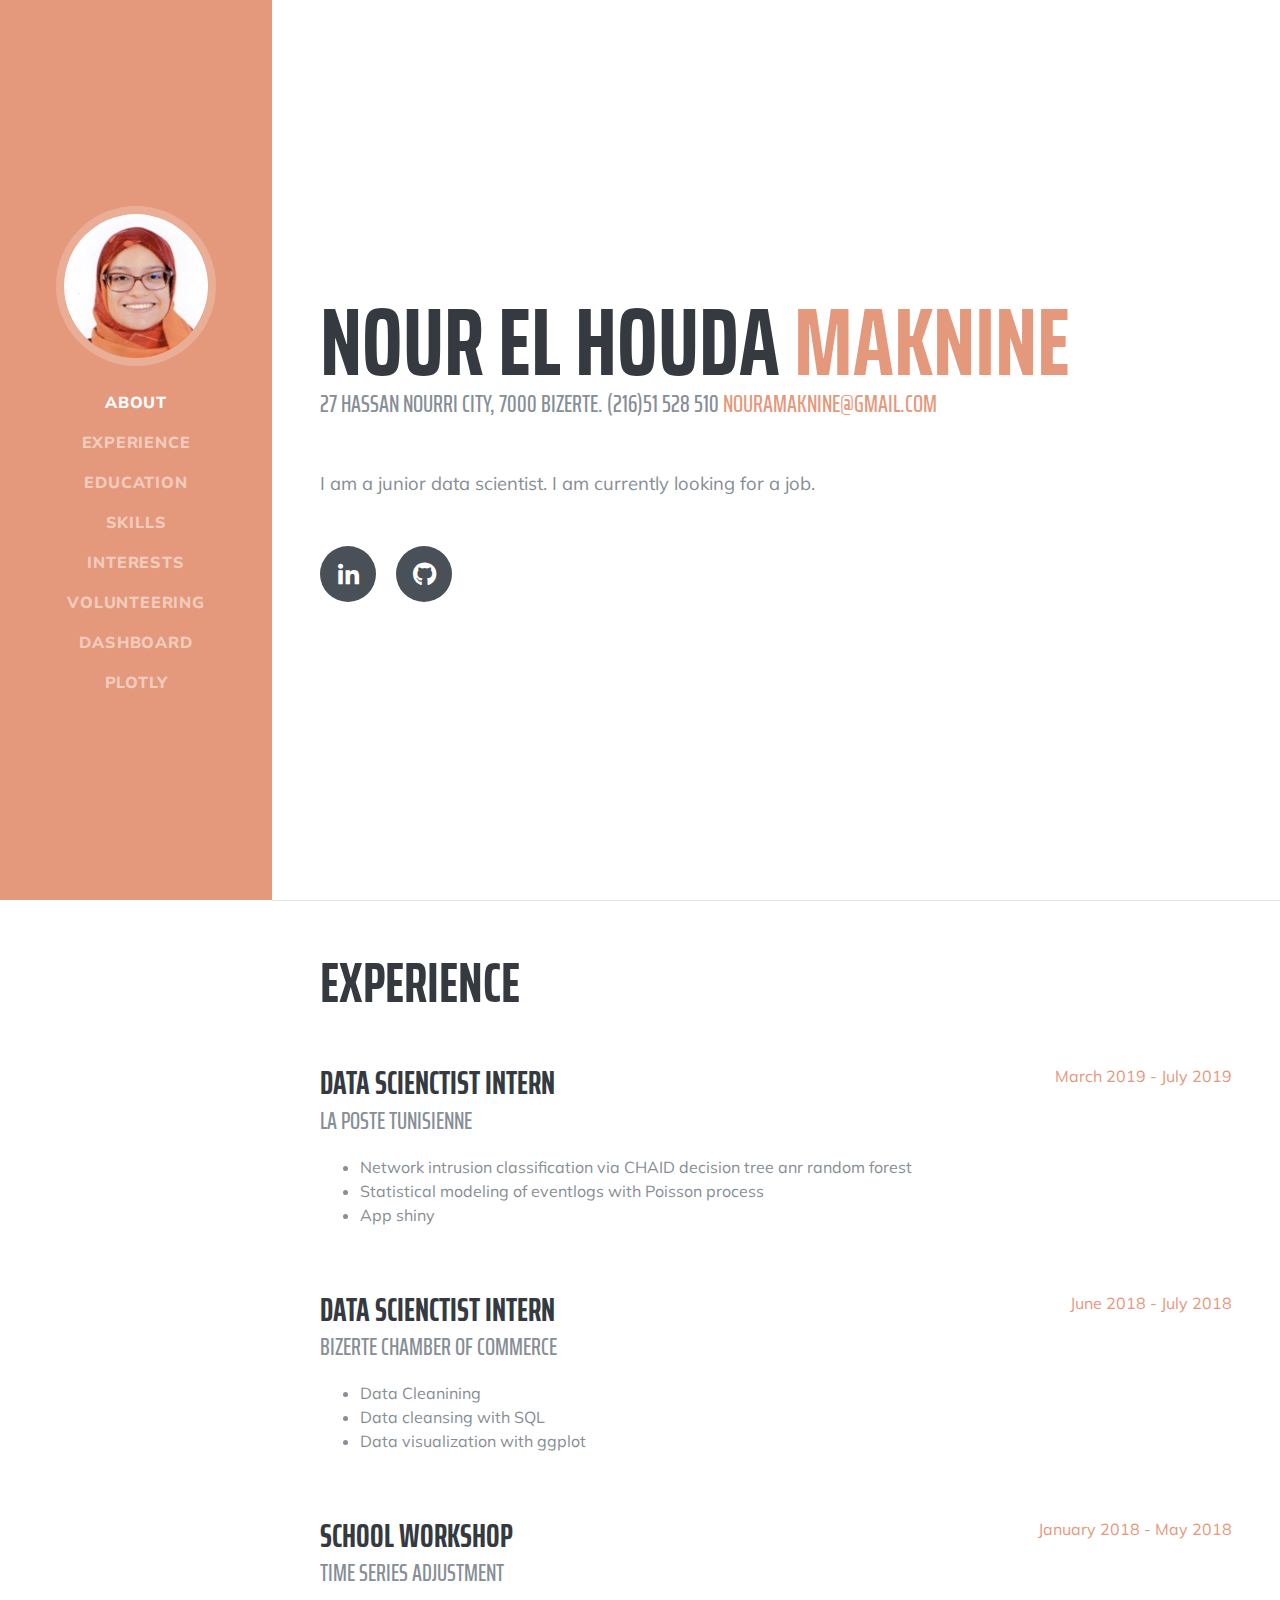
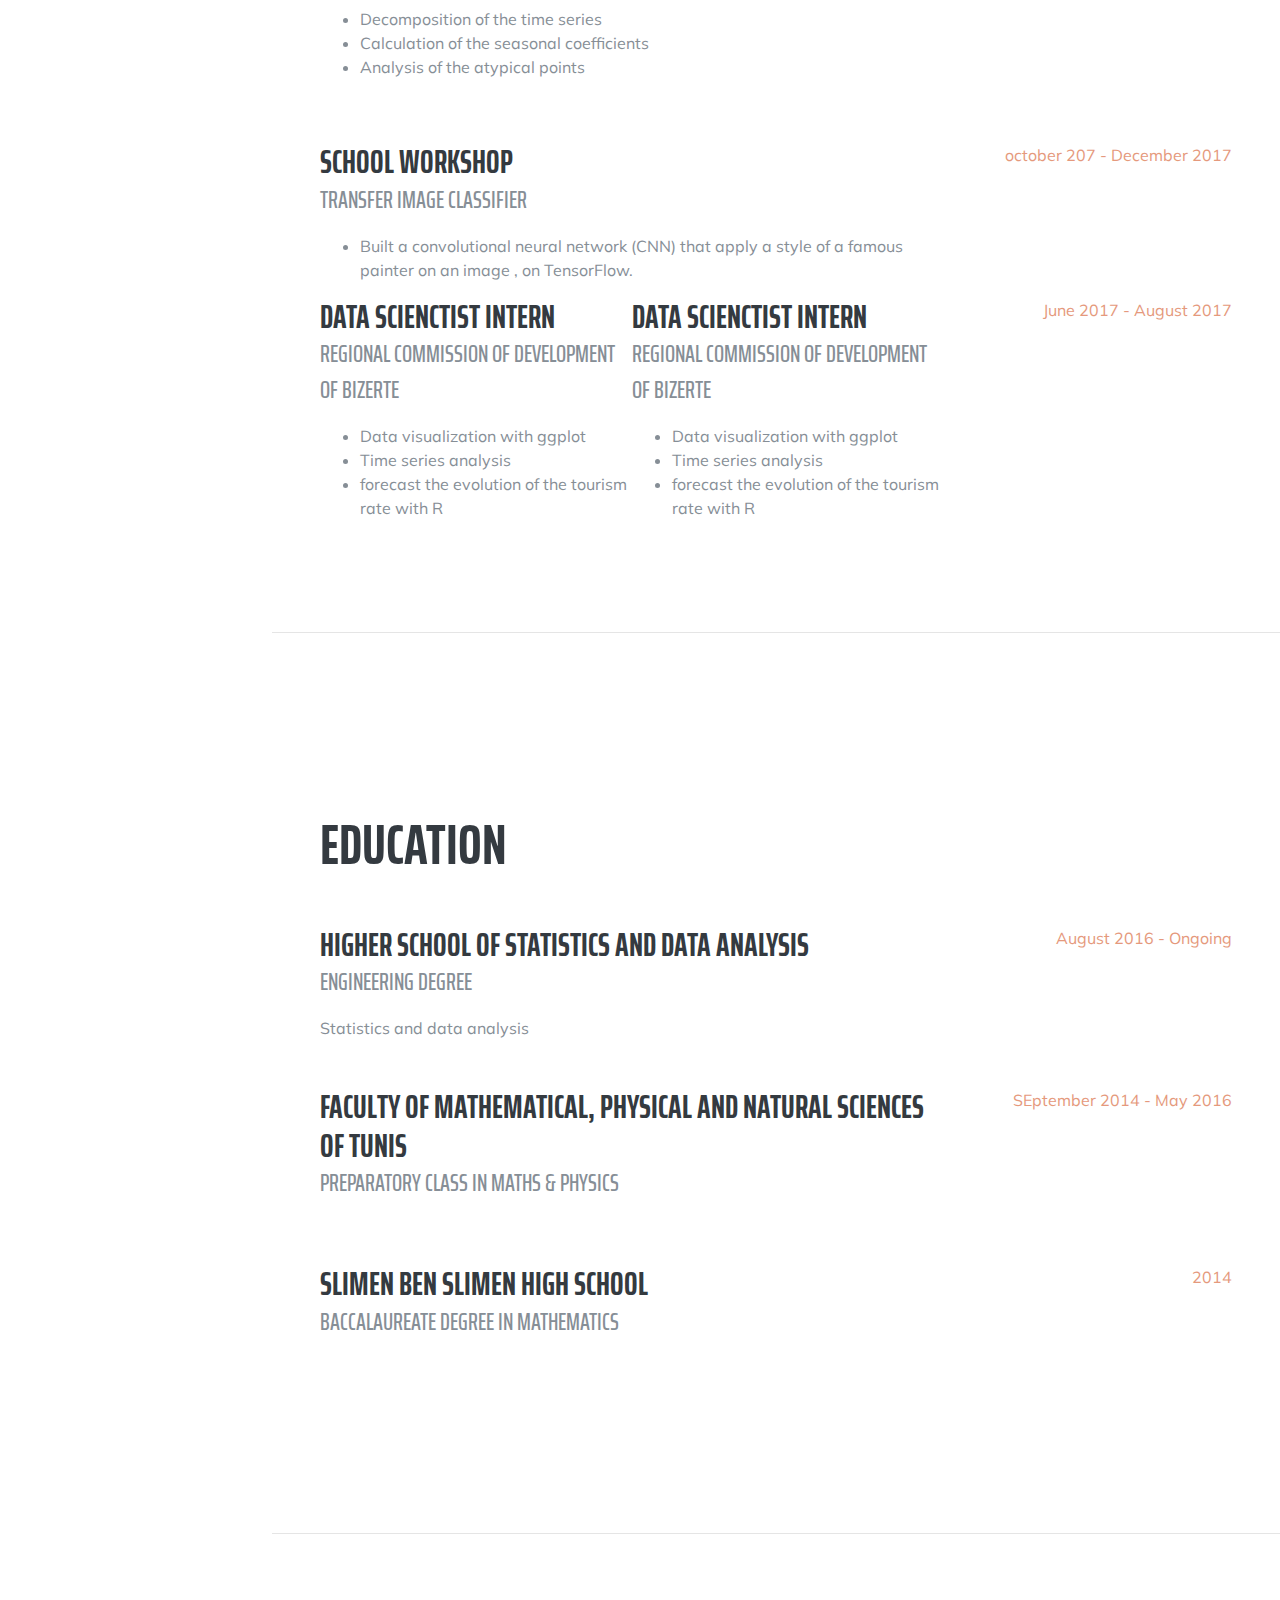
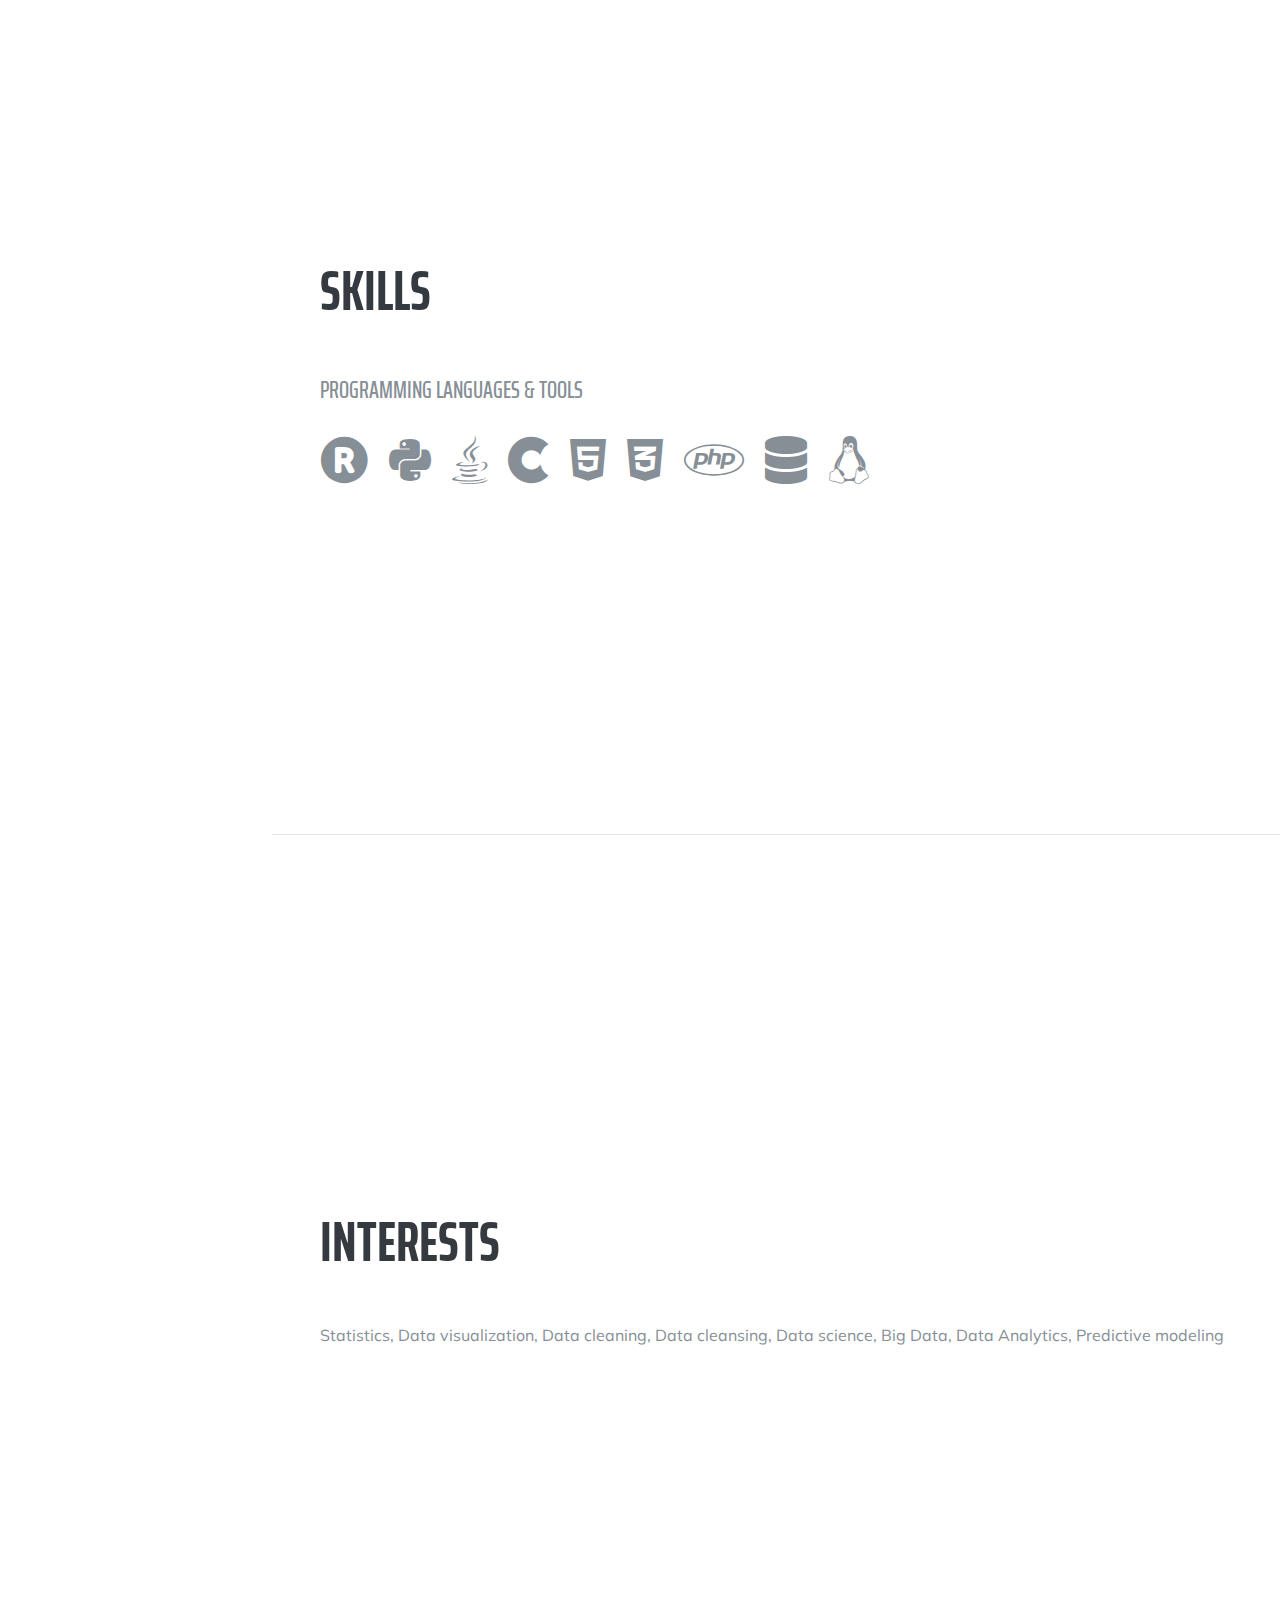
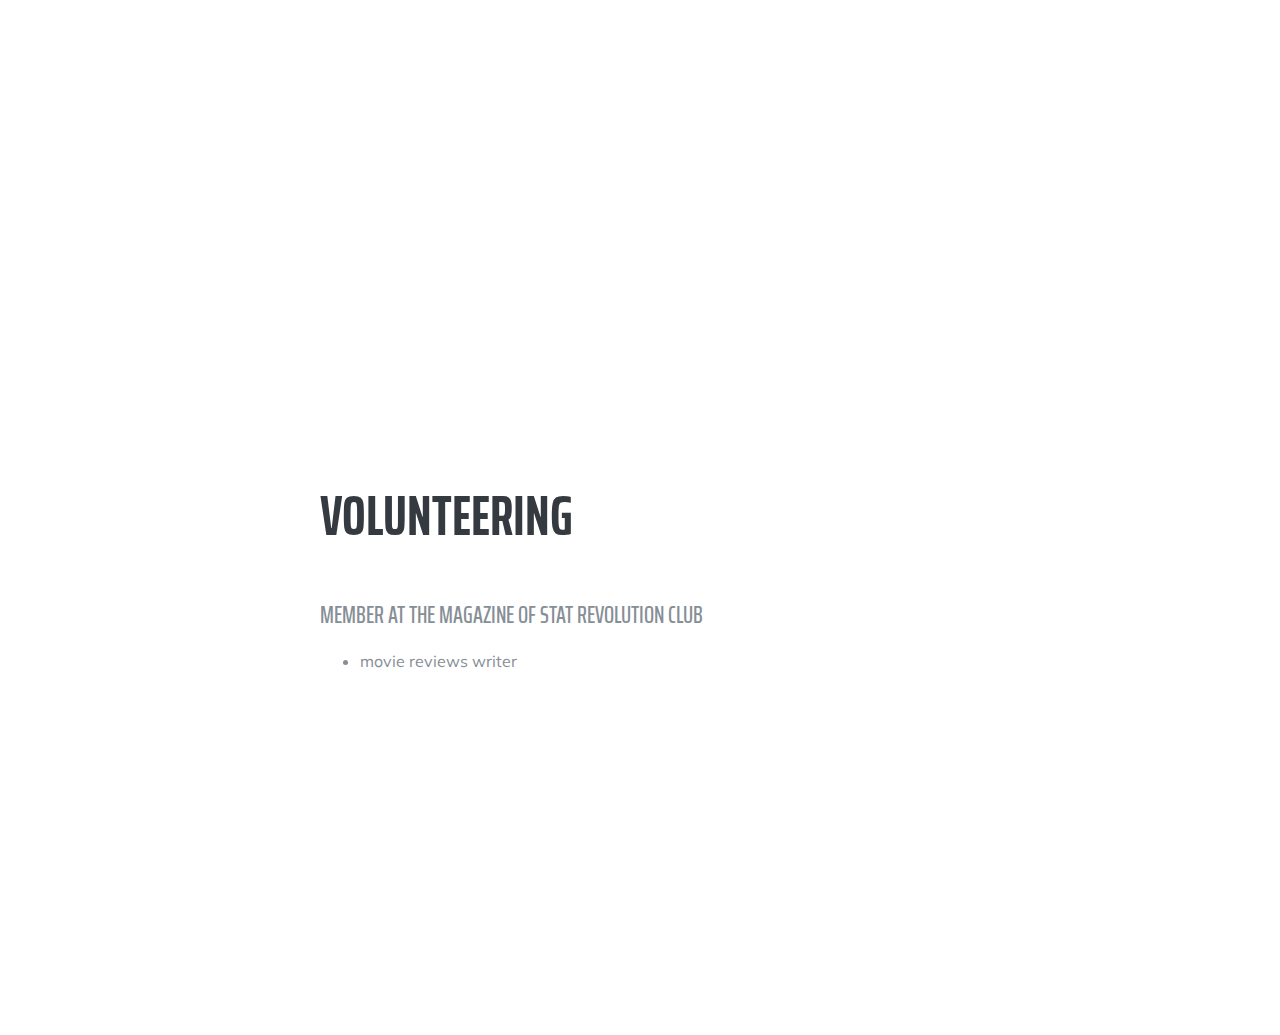
==== commit 2e9e4a2d: "Update index.html" ====
--- a/index.html
+++ b/index.html
@@ -29,7 +29,7 @@
       <a class="navbar-brand js-scroll-trigger" href="#page-top">
         <span class="d-block d-lg-none">Nour EL Houda Maknine</span>
         <span class="d-none d-lg-block">
-          <img class="img-fluid img-profile rounded-circle mx-auto mb-2" src="photoMe.jpg" alt="">
+          <img class="img-fluid img-profile rounded-circle mx-auto mb-2" src="PhotoMe.jpg" alt="">
         </span>
       </a>
       <button class="navbar-toggler" type="button" data-toggle="collapse" data-target="#navbarSupportedContent" aria-controls="navbarSupportedContent" aria-expanded="false" aria-label="Toggle navigation">
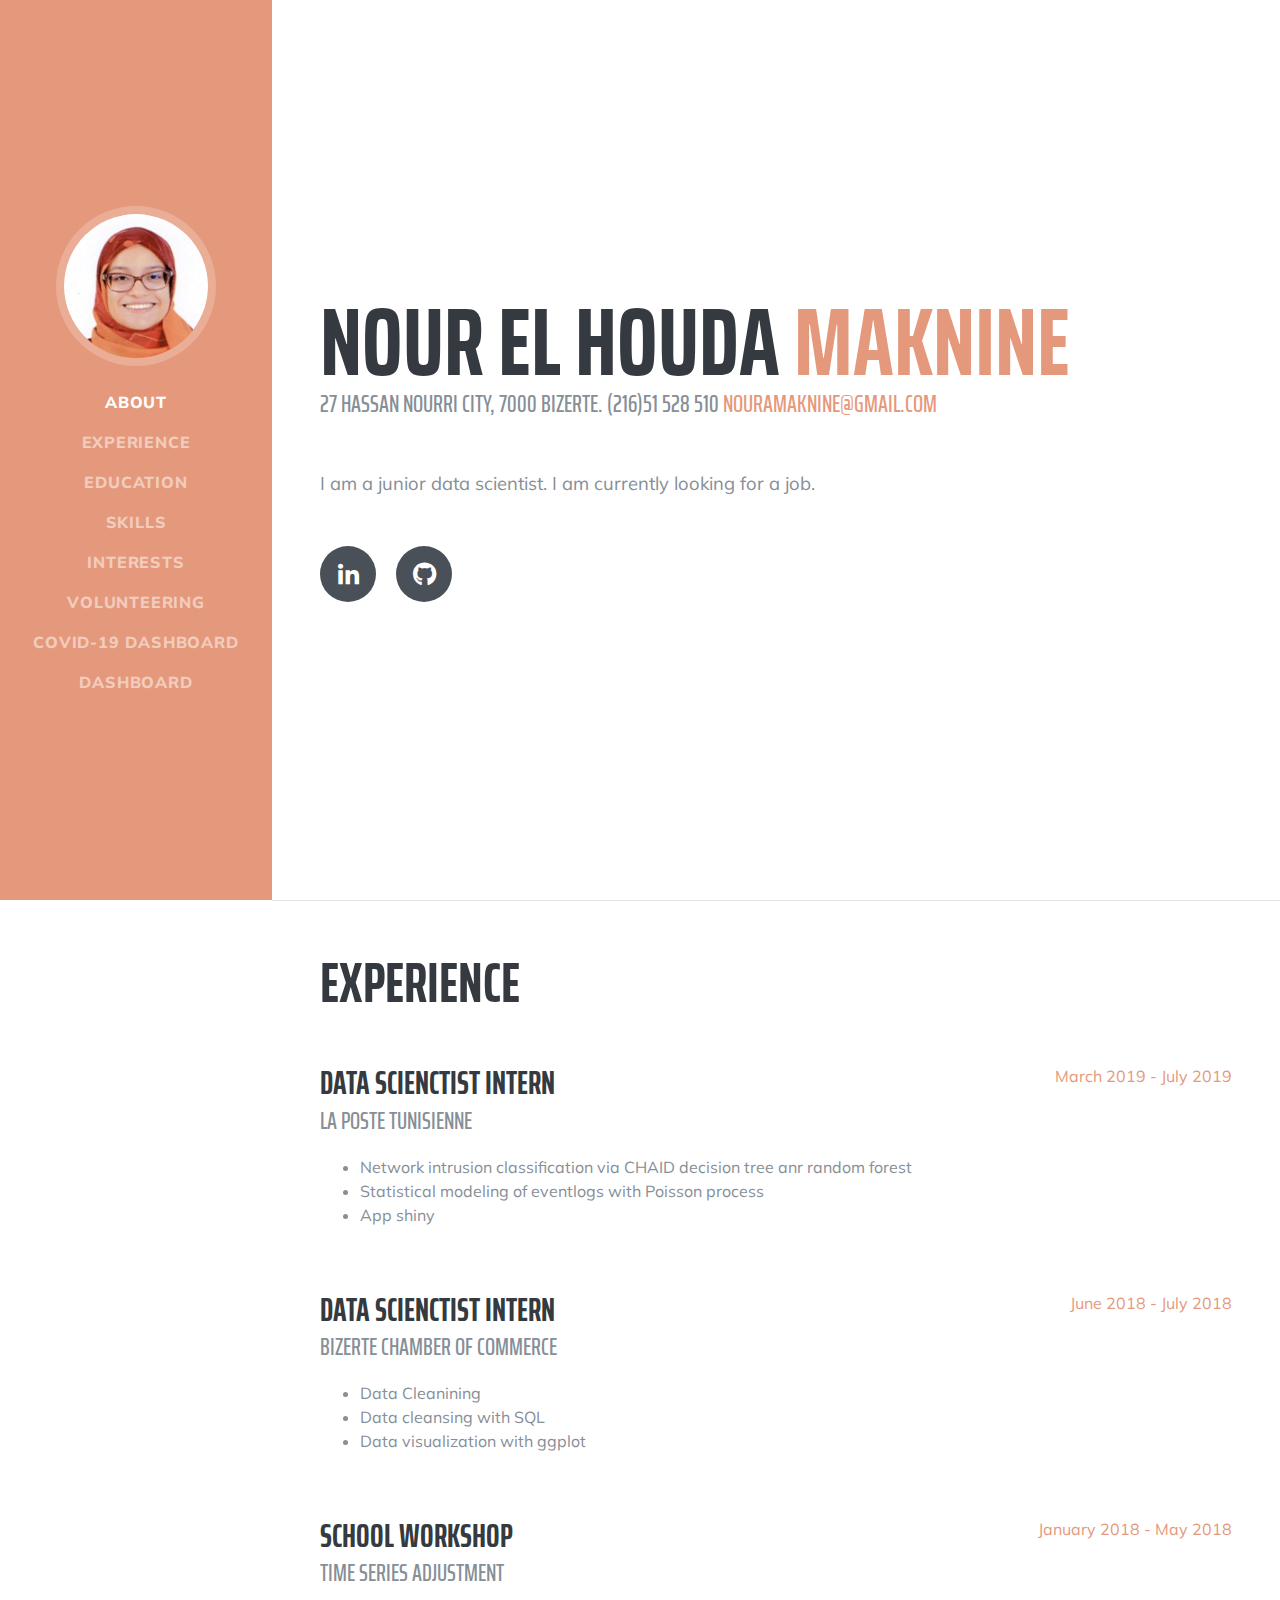
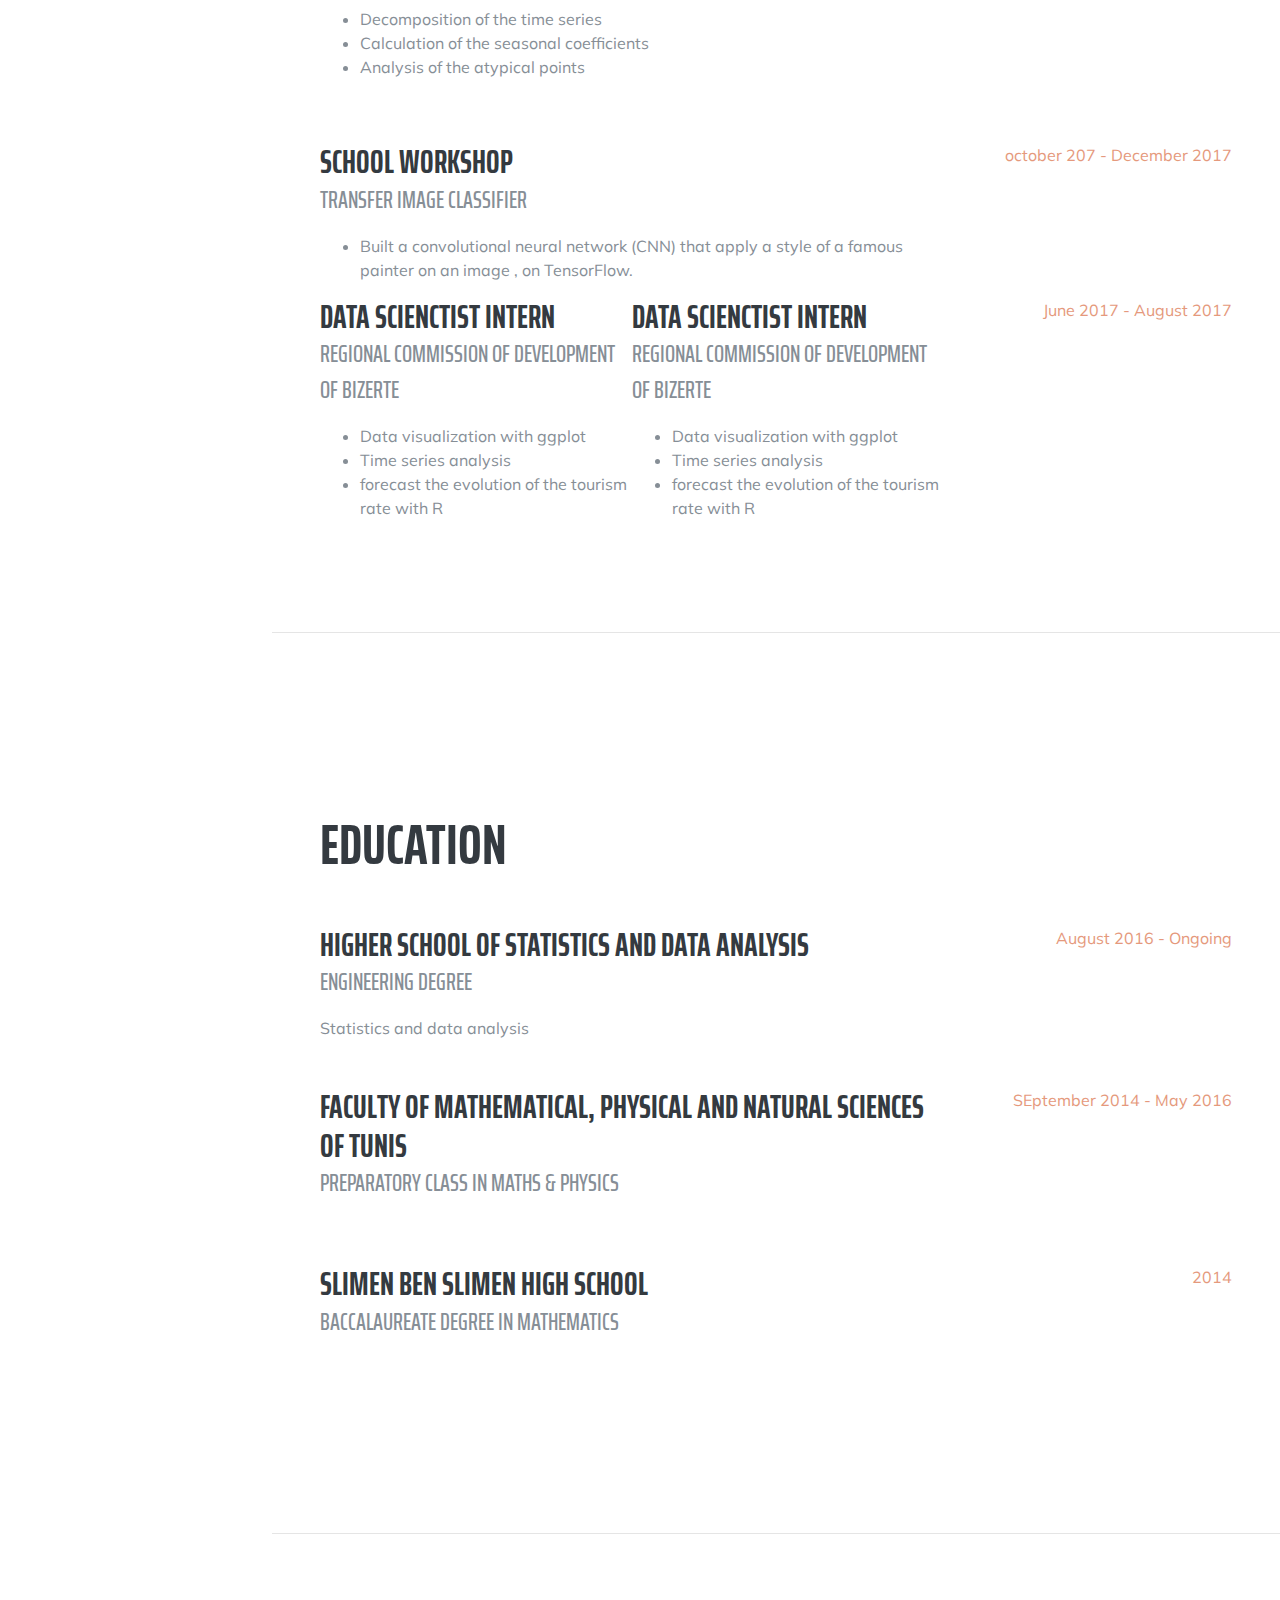
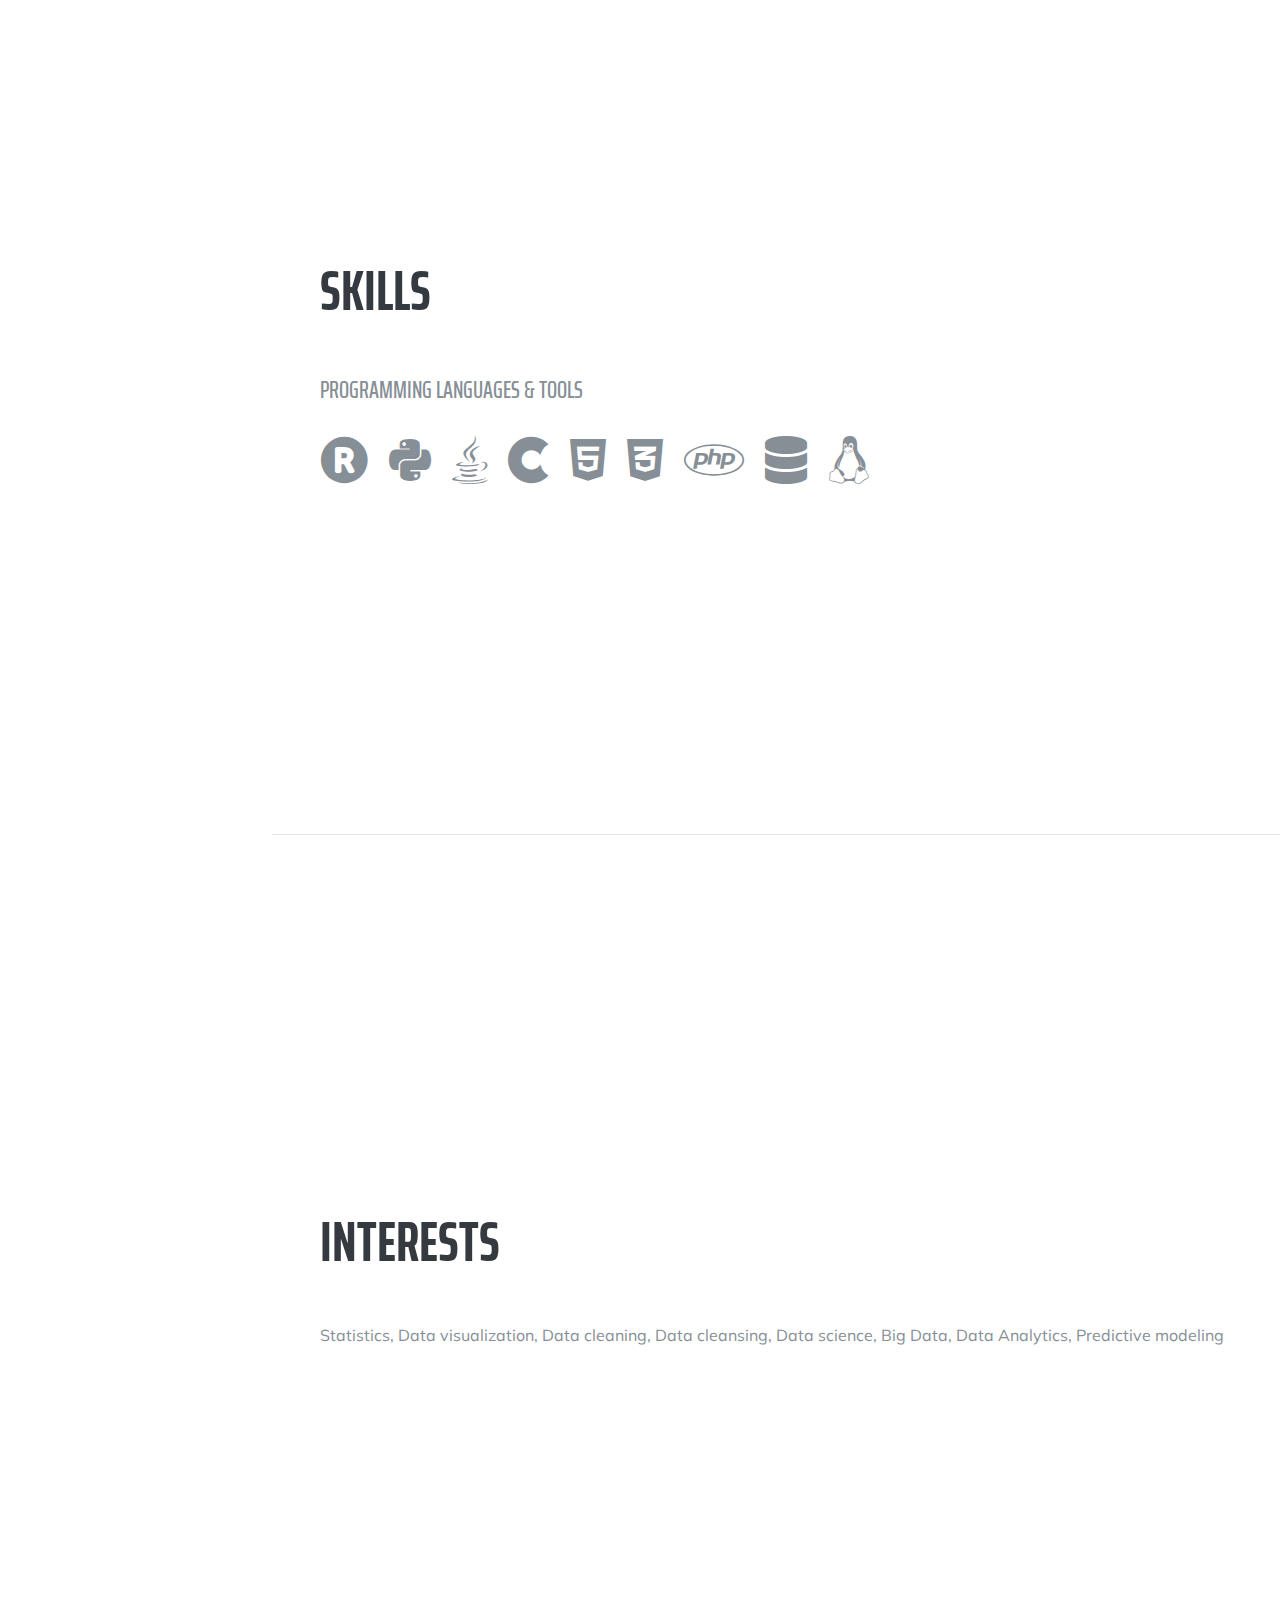
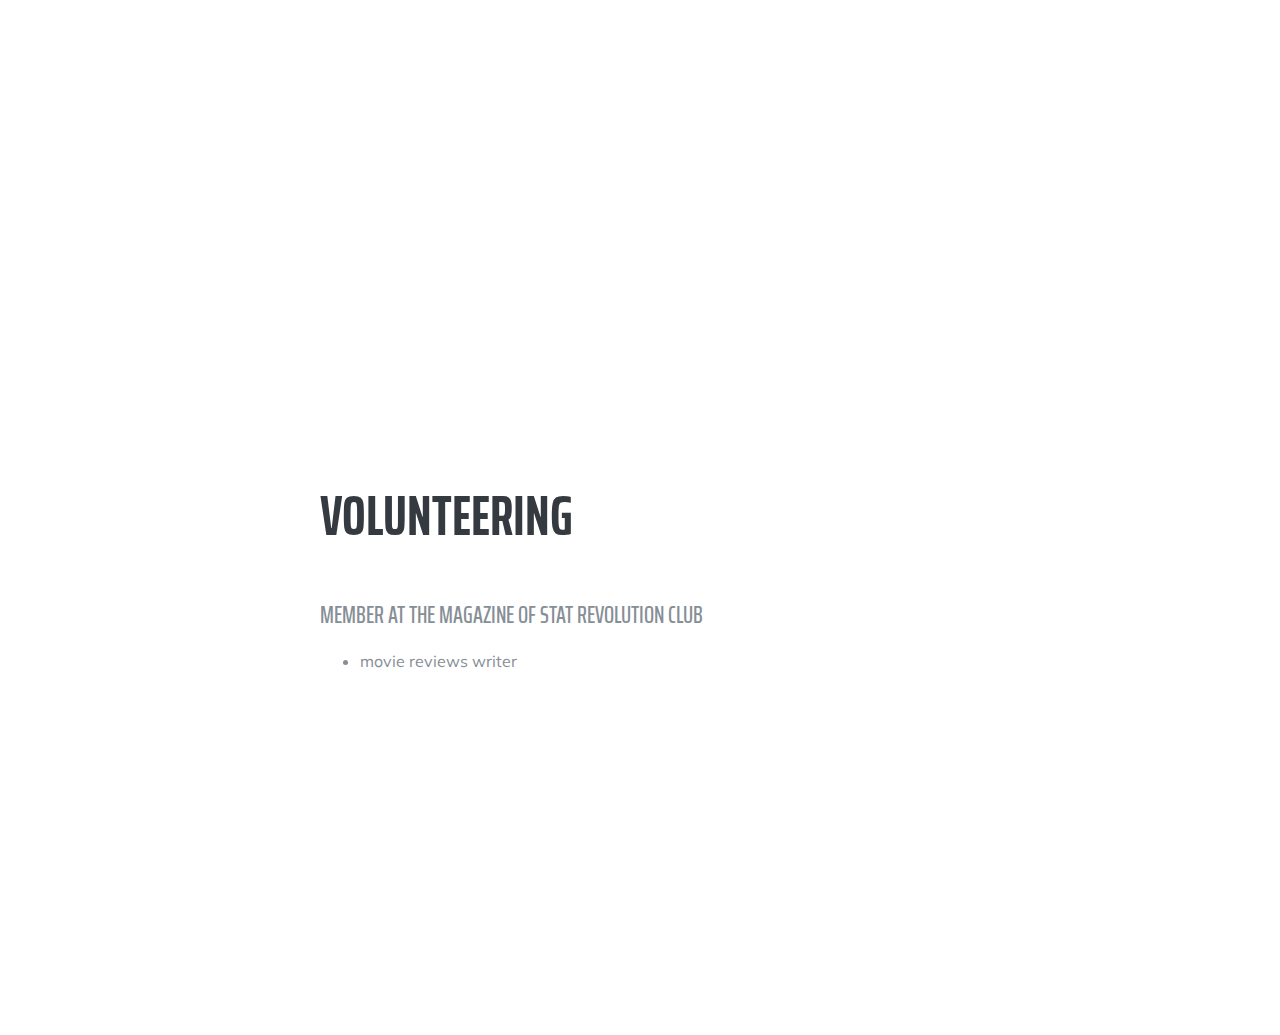
==== commit 8cb1a91b: "Update index.html" ====
--- a/index.html
+++ b/index.html
@@ -56,10 +56,10 @@
             <a class="nav-link js-scroll-trigger" href="#volunteering">Volunteering</a>
           </li>
           <li class="nav-item">
-            <a class="nav-link js-scroll-trigger" href="dash.html">Dashboard</a>
-          </li>
-          <li class="nav-item">
-            <a class="nav-link js-scroll-trigger" href="VIsDash.html">plotly</a>
+            <a class="nav-link js-scroll-trigger" href="dash.html">Covid-19 Dashboard</a>
+          </li>
+          <li class="nav-item">
+            <a class="nav-link js-scroll-trigger" href="DashNAt.html">Dashboard</a>
           </li>
         </ul>
       </div>
